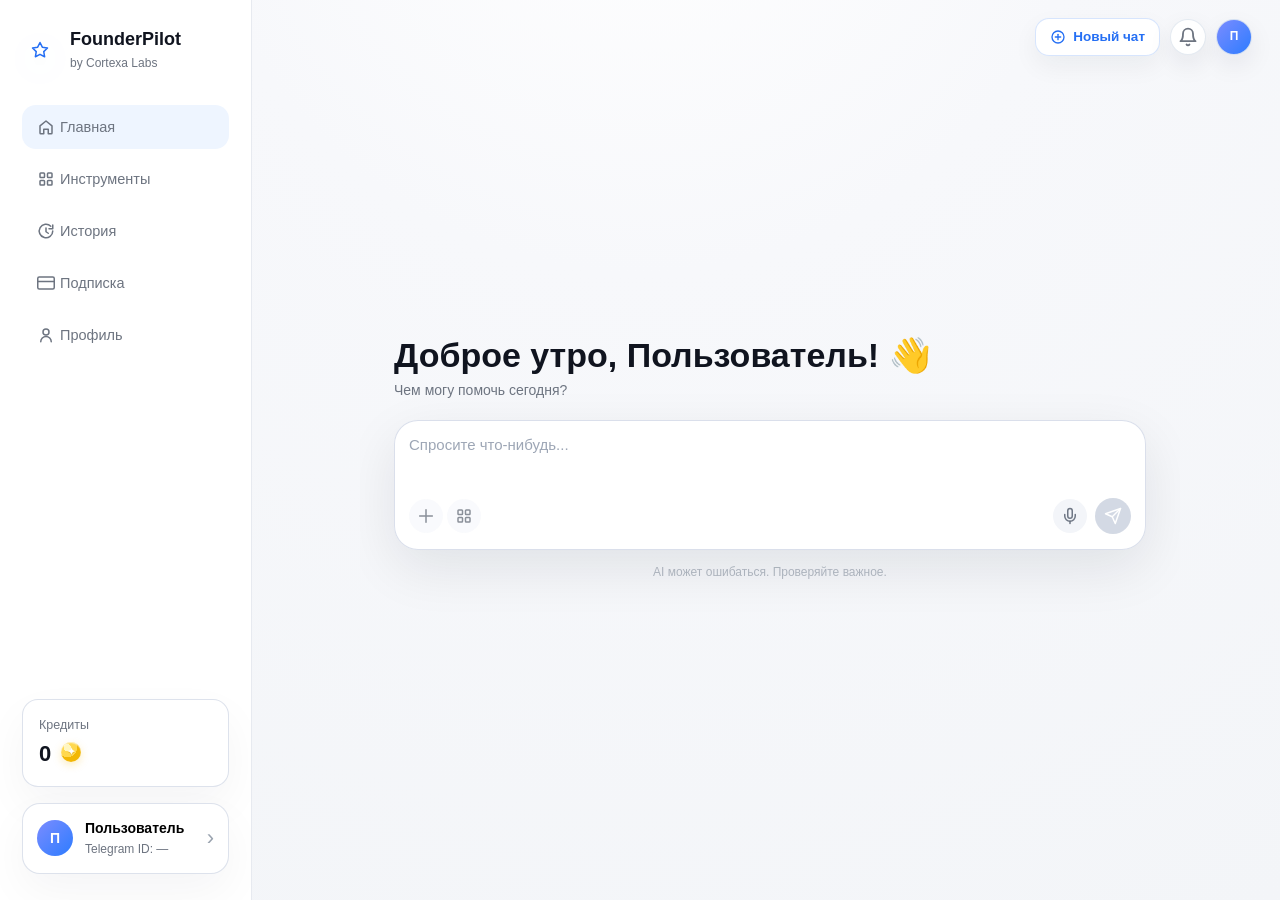
==== static/index.html @ 4bb4a383 "Add files via upload" ====
<!DOCTYPE html>
<html lang="ru">
<head>
  <meta charset="UTF-8">
  <meta name="viewport" content="width=device-width, initial-scale=1.0, maximum-scale=1.0, user-scalable=no, viewport-fit=cover">
  <title>FounderPilot AI</title>
  <link rel="stylesheet" href="/static/styles.css?v=payment-select-1">
  <script src="https://telegram.org/js/telegram-web-app.js"></script>
</head>
<body>
  <div id="appPreloader" class="app-preloader">
    <div class="preloader-content">
      <div class="preloader-mark" data-icon="stars"></div>
      <h2>FounderPilot</h2>
      <p>by Cortexa Labs</p>
      <div class="preloader-track"><div></div></div>
    </div>
  </div>

  <div class="app-shell" id="appContainer">
    <aside class="sidebar">
      <div class="brand-block">
        <div class="brand-mark" data-icon="stars"></div>
        <div>
          <strong>FounderPilot</strong>
          <span>by Cortexa Labs</span>
        </div>
      </div>

      <nav class="app-nav sidebar-nav">
        <button class="nav-item active" data-target="home"><span class="nav-icon" data-icon="home"></span><span>Главная</span></button>
        <button class="nav-item" data-target="tools"><span class="nav-icon" data-icon="tools"></span><span>Инструменты</span></button>
        <button class="nav-item" data-target="history"><span class="nav-icon" data-icon="history"></span><span>История</span></button>
        <button class="nav-item" data-target="subscription"><span class="nav-icon" data-icon="credit-card"></span><span>Подписка</span></button>
        <button class="nav-item" data-target="profile"><span class="nav-icon" data-icon="user"></span><span>Профиль</span></button>
      </nav>

      <div class="sidebar-spacer"></div>

      <div class="sidebar-mini-card">
        <span>Кредиты</span>
        <div class="credits-counter-row">
          <strong id="desktopTopCreditsValue">1 250</strong>
          <span class="coin-badge" aria-hidden="true">✦</span>
        </div>
      </div>

      <button class="sidebar-account" id="headerProfileBtn" type="button">
        <div class="avatar" id="headerUserAvatar">M</div>
        <div>
          <strong class="username" id="profileUserTitle">Пользователь</strong>
          <span class="sub" id="profileUserSubtitle">ID: —</span>
        </div>
        <span class="chevron">›</span>
      </button>
    </aside>

    <main class="main-content">
      <div class="desktop-top-bar desktop-only">
        <button type="button" class="desktop-new-chat-btn" id="newChatBtnDesktop"><span data-icon="plus"></span> Новый чат</button>
        <div class="top-credit-pill desktop-credit-pill" aria-label="Баланс кредитов"><span data-icon="coin"></span><b class="js-credit-balance-value" id="desktopHeaderCreditsValue">20</b></div>
        <button class="icon-soft-btn top-bell-btn"><svg width="20" height="20" viewBox="0 0 24 24" fill="none" stroke="currentColor" stroke-width="2.2" stroke-linecap="round" stroke-linejoin="round"><path d="M18 8A6 6 0 0 0 6 8c0 7-3 9-3 9h18s-3-2-3-9"></path><path d="M13.73 21a2 2 0 0 1-3.46 0"></path></svg></button>
        <div class="avatar compact-avatar" id="desktopTopAvatar">M</div>
      </div>

      <section id="view-home" class="view active">
        <div class="view-inner home-inner">
          <header class="page-head compact-head home-mobile-head chat-home-head">
            <div class="home-title-block">
              <h2 id="homeGreeting">Доброе утро, Пользователь! 👋</h2>
              <p>Чем могу помочь сегодня?</p>
            </div>
            <div class="home-head-actions">
              <button type="button" class="home-round-action" id="newChatBtn" title="Новый чат" aria-label="Новый чат"><span data-icon="plus"></span></button>
              <div class="top-credit-pill" id="mobileCreditsCard" aria-label="Баланс кредитов">
                <span data-icon="coin"></span>
                <b id="mobileCreditsValue" class="js-credit-balance-value">20</b>
              </div>
            </div>
          </header>

          <div class="chat-container">
            <div class="chat-scroll" id="homeChatScroll">
              <div class="chat-empty-state" id="chatEmptyState">
                </div>
            </div>
            
            <div class="chat-composer-zone">
              <textarea id="homeChatInput" rows="2" placeholder="Спросите что-нибудь..."></textarea>
              <div class="composer-actions-row">
                <div class="composer-left-actions">
                  <button type="button" class="icon-soft-btn" title="Добавить файл"><span data-icon="close" style="transform:rotate(45deg);"></span></button>
                  <button type="button" class="icon-soft-btn" title="Настройки"><span data-icon="tools"></span></button>
                  <span class="model-select-badge" id="desktopTopCreditsValueMirror" style="display:none;">FounderPilot AI</span>
                </div>
                <div class="composer-right-actions">
                  <button type="button" class="icon-soft-btn voice-btn"><span data-icon="mic"></span></button>
                  <button id="homeChatSendBtn" class="send-btn-circular" disabled><span data-icon="send"></span></button>
                </div>
              </div>
            </div>
          </div>
          <p class="ai-disclaimer-label">AI может ошибаться. Проверяйте важное.</p>

          <!-- Быстрые действия удалены: главная теперь работает как чистый чат. -->
        </div>
      </section>

      <section id="view-tools" class="view">
        <div class="view-inner">
          <header class="page-head split-head">
            <div>
              <h2>Инструменты</h2>
              <p>Готовые AI-режимы. Нажмите инструмент — промпт откроется в чате.</p>
            </div>
          </header>
          <div class="toolbar-filtering-flex">
            <div class="search-box"><span data-icon="search"></span><input type="text" id="toolsSearchInput" placeholder="Поиск инструментов..."></div>
          </div>
          <div class="list-panel app-style-list" id="toolsGrid"></div>
        </div>
      </section>

      <section id="view-history" class="view">
        <div class="view-inner">
          <header class="page-head split-head">
            <div>
              <h2>История</h2>
              <p>Ваши чаты и документы</p>
            </div>
            <div class="head-actions-group">
              <button type="button" class="plain-btn" id="historyNewChatBtn"><span data-icon="plus"></span> Новый чат</button>
              <button type="button" class="plain-btn" id="exportHistoryBtn"><span data-icon="save"></span> Экспорт</button>
            </div>
          </header>
          <div class="history-toolbar">
            <div class="history-filters" id="historyFilters">
              <button class="chip active" data-filter="all">Все</button>
              <button class="chip" data-filter="chat">Чаты</button>
              <button class="chip" data-filter="tools">Документы</button>
              <button class="chip" data-filter="favorites">Аналитика</button>
            </div>
            <div class="toolbar-right-search-controls desktop-only">
              <div class="search-box"><span data-icon="search"></span><input type="text" id="historySearchInput" placeholder="Поиск по истории..."></div>
              <button type="button" class="selector-dropdown-filter-btn">Все типы <span class="arrow-indicator">⌃</span></button>
              <button type="button" class="selector-dropdown-filter-btn"><span data-icon="history"></span> За всё время <span class="arrow-indicator">⌃</span></button>
            </div>
          </div>
          <div class="search-box mobile-only history-mobile-search"><span data-icon="search"></span><input type="text" id="historySearchInputMobile" placeholder="Поиск по истории..."></div>
          <div class="empty-panel" id="historyEmptyState" hidden>
            <span data-icon="history"></span>
            <h3>Пока здесь пусто</h3>
            <p>Ваши запросы появятся после первого диалога.</p>
          </div>
          <div class="list-panel app-style-list history-app-list" id="historyList"></div>
        </div>
      </section>

      <section id="view-subscription" class="view">
        <div class="view-inner subscription-page">
          <header class="page-head split-head mobile-hidden-head">
            <div>
              <h2>Подписка</h2>
              <p>Планы, кредиты и оплата</p>
            </div>
          </header>

          <div class="segmented-control subscription-tabs" id="subscriptionTabs">
            <button class="segmented-btn active" type="button" data-subscription-tab="plans">Подписки</button>
            <button class="segmented-btn" type="button" data-subscription-tab="credits">Кредиты</button>
          </div>

          <div class="subscription-layout">
            <div class="subscription-main subscription-panel" data-subscription-panel="plans">
              <div class="current-plan-card app-card-shadow">
                <div class="plan-meta-left">
                  <span>Текущий план</span>
                  <h3 id="subscriptionCurrentPlan">Free</h3>
                  <p><b id="subscriptionCurrentPrice">0 ₽</b></p>
                  <div class="plan-status"><span>Активен</span></div>
                </div>
                <div class="plan-decor-right">
                  <div class="stars-logo-medium" data-icon="stars"></div>
                </div>
              </div>

              <div class="benefits-card-container app-card-shadow">
                <h3>План включает</h3>
                <ul class="benefits-checklist" id="subscriptionBenefitsList">
                  <li><span class="bullet-check">✓</span> Базовые инструменты и стартовые лимиты</li>
                  <li><span class="bullet-check">✓</span> История и сохранение результатов</li>
                  <li><span class="bullet-check">✓</span> Серверная защита лимитов и баланса</li>
                </ul>
                <div class="plan-safety-note" id="subscriptionSafetyNote">Лимиты и кредиты обновляются автоматически.</div>
              </div>
            </div>

            <aside class="subscription-side">
              <section class="settings-section subscription-panel" data-subscription-panel="plans">
                <h3 class="section-ios-title">Доступные планы</h3>
                <div class="subscription-plan-list app-style-list" id="subscriptionPlanList"></div>
              </section>

              <section class="settings-section subscription-panel" data-subscription-panel="plans">
                <h3 class="section-ios-title">Способ оплаты</h3>
                <div class="payment-method-mask-card settings-list app-style-list single-row">
                  <div class="settings-row card-info-flex">
                    <span class="card-icon" data-icon="credit-card"></span>
                    <div class="card-masked-numbers">
                      <strong id="autopayStatusTitle">Карта не привязана</strong>
                      <small id="autopayStatusSubtitle">После первой оплаты с сохранением карты здесь появится способ оплаты</small>
                    </div>
                    <button type="button" class="change-payment-method-btn text-link-action-btn" id="unlinkAutopayCardBtn" hidden>Отвязать</button>
                  </div>
                </div>
              </section>

              <section class="settings-section subscription-panel" data-subscription-panel="plans">
                <div class="settings-list app-style-list single-row">
                  <label class="settings-row toggle-row">
                    <span><b>Автопродление</b><small id="subscriptionAutopayNote"></small></span>
                    <input type="checkbox" id="subscriptionAutopayToggle">
                  </label>
                </div>
              </section>


              <section class="settings-section subscription-panel" data-subscription-panel="plans" id="paymentSection" style="display:none;">
                <h3 class="section-ios-title">Выберите способ оплаты</h3>
                <div class="payment-grid" id="subscriptionPaymentProviders"></div>
              </section>

              <section class="settings-section subscription-panel" data-subscription-panel="credits">
                <h3 class="section-ios-title">Пакеты кредитов</h3>
                <div class="credit-pack-list" id="creditPackList"></div>
              </section>
            </aside>
          </div>
        </div>
      </section>

      <section id="view-profile" class="view">
        <div class="view-inner profile-page">
          <header class="page-head desktop-only">
            <h2>Профиль</h2>
            <p>Управление аккаунтом и настройками</p>
          </header>

          <div class="profile-shell" id="profileShell">
            <aside class="profile-menu app-card-shadow" id="profileDesktopRail">
              <button class="rail-link active" data-pane="account"><span data-icon="user"></span>Аккаунт</button>
              <button class="rail-link" data-pane="subscription"><span data-icon="stars"></span>Подписка</button>
              <button class="rail-link" data-pane="business"><span data-icon="wallet"></span>Бизнес-профиль</button>
              <button class="rail-link" data-pane="workspace"><span data-icon="target"></span>Проекты</button>
              <button class="rail-link" data-pane="team"><span data-icon="tools"></span>Команда</button>
              <button class="rail-link" data-pane="settings"><span data-icon="history"></span>Уведомления</button>
              <button class="rail-link" data-pane="support"><span data-icon="message"></span>Поддержка</button>
              <button class="rail-link" data-pane="legal"><span data-icon="save"></span>Реквизиты сервиса</button>
              <button class="rail-link" data-pane="about"><span data-icon="target"></span>О FounderPilot</button>
            </aside>

            <div class="mobile-profile-overview">
              <header class="page-head mobile-profile-head">
                <h2>Профиль</h2>
              </header>
              <button class="profile-hero-card app-card-shadow" type="button" data-pane="account">
                <div class="avatar profile-avatar" id="profileUserAvatar">M</div>
                <div>
                  <h3 id="profileUserTitleMirror">Пользователь</h3>
                  <p id="profileUserSubtitleMirror">ID: —</p>
                  <div class="profile-plan-inline-badge">
                    <span class="mini-plan-badge" id="profilePlanLabel">Free</span>
                    <span class="mini-price" id="profilePlanPrice">0 ₽</span>
                  </div>
                </div>
                <span class="chevron">›</span>
              </button>

              <div class="settings-list app-style-list profile-root-list">
                <button class="settings-row mobile-tab-link" data-pane="account" type="button"><span class="row-icon"><svg viewBox="0 0 24 24" fill="none" stroke="currentColor" stroke-width="2.2"><path d="M20 21v-2a4 4 0 0 0-4-4H8a4 4 0 0 0-4 4v2"></path><circle cx="12" cy="7" r="4"></circle></svg></span><span><b>Аккаунт</b></span><span class="chevron">›</span></button>
                <button class="settings-row mobile-tab-link" data-pane="subscription" type="button"><span class="row-icon"><svg viewBox="0 0 24 24" fill="none" stroke="currentColor" stroke-width="2.2"><polygon points="12 2 15.09 8.26 22 9.27 17 14.14 18.18 21.02 12 17.77 5.82 21.02 7 14.14 2 9.27 8.91 8.26 12 2"></polygon></svg></span><span><b>Подписка</b></span><span class="chevron">›</span></button>
                <button class="settings-row mobile-tab-link" data-pane="business" type="button"><span class="row-icon"><svg viewBox="0 0 24 24" fill="none" stroke="currentColor" stroke-width="2.2"><path d="M22 12V6a2 2 0 0 0-2-2H4a2 2 0 0 0-2 2v12a2 2 0 0 0 2 2h16a2 2 0 0 0 2-2v-2"></path></svg></span><span><b>Бизнес-профиль</b></span><span class="chevron">›</span></button>
                <button class="settings-row mobile-tab-link" data-pane="workspace" type="button"><span class="row-icon"><span data-icon="target"></span></span><span><b>Проекты</b><small>Память, документы, задачи</small></span><span class="chevron">›</span></button>
                <button class="settings-row mobile-tab-link" data-pane="team" type="button"><span class="row-icon"><svg viewBox="0 0 24 24" fill="none" stroke="currentColor" stroke-width="2.2"><rect x="3" y="3" width="7" height="7" rx="1"></rect><rect x="14" y="3" width="7" height="7" rx="1"></rect><rect x="14" y="14" width="7" height="7" rx="1"></rect><rect x="3" y="14" width="7" height="7" rx="1"></rect></svg></span><span><b>Команда</b></span><span class="chevron">›</span></button>
                <button class="settings-row mobile-tab-link" data-pane="settings" type="button"><span class="row-icon"><svg viewBox="0 0 24 24" fill="none" stroke="currentColor" stroke-width="2.2"><circle cx="12" cy="12" r="10"></circle><polyline points="12 6 12 12 16 14"></polyline></svg></span><span><b>Уведомления</b></span><span class="chevron">›</span></button>
                <button class="settings-row mobile-tab-link" data-pane="support" type="button"><span class="row-icon"><svg viewBox="0 0 24 24" fill="none" stroke="currentColor" stroke-width="2.2"><path d="M21 11.5a8.38 8.38 0 0 1-.9 3.8 8.5 8.5 0 0 1-7.6 4.7 8.38 8.38 0 0 1-3.8-.9L3 21l1.9-5.7a8.38 8.38 0 0 1-.9-3.8 8.5 8.5 0 0 1 4.7-7.6 8.38 8.38 0 0 1 3.8-.9h.5a8.48 8.48 0 0 1 8 8v.5z"></path></svg></span><span><b>Поддержка</b></span><span class="chevron">›</span></button>
                <button class="settings-row mobile-tab-link" data-pane="legal" type="button"><span class="row-icon"><svg viewBox="0 0 24 24" fill="none" stroke="currentColor" stroke-width="2.2"><path d="M19 21H5a2 2 0 0 1-2-2V5a2 2 0 0 1 2-2h11l5 5v11a2 2 0 0 1-2 2z"></path></svg></span><span><b>Реквизиты сервиса</b></span><span class="chevron">›</span></button>
                <button class="settings-row mobile-tab-link" data-pane="about" type="button"><span class="row-icon"><svg viewBox="0 0 24 24" fill="none" stroke="currentColor" stroke-width="2.2"><circle cx="12" cy="12" r="10"></circle><circle cx="12" cy="12" r="6"></circle></svg></span><span><b>О FounderPilot</b></span><span class="chevron">›</span></button>
              </div>
            </div>

            <section class="profile-content">
              <div class="profile-sub-pane active" id="pane-account">
                <header class="mobile-sub-header">
                  <button class="profile-back-btn" type="button" data-profile-back>‹</button>
                  <h3>Аккаунт</h3>
                </header>
                <div class="pane-card account-pane-card app-card-shadow">
                  <div class="profile-avatar-large avatar" id="profileUserAvatarLarge">M</div>
                  <div class="account-main-info">
                    <h3 id="profileUserTitleMirror2">Пользователь</h3>
                    <p id="profileUserSubtitleMirror2">Telegram ID: —</p>
                  </div>
                  <div class="account-plan-side"><span>Текущий план</span><b id="profilePlanLabelMirror">Free</b><small id="profilePlanPriceMirror">0 ₽</small></div>
                </div>
                <div class="settings-list app-style-list">
                  <div class="settings-row"><span><b>Имя</b></span><em id="profileNameValue">Пользователь</em></div>
                  <div class="settings-row"><span><b>Username</b></span><em id="profileUsernameValue">ID: —</em></div>
                  <div class="settings-row"><span id="copyTgIdBtn" class="copy-icon-action-trigger" data-copy-trigger="telegram_id" title="Копировать ID"><svg viewBox="0 0 24 24" width="18" height="18" fill="none" stroke="currentColor" stroke-width="2"><rect x="9" y="9" width="13" height="13" rx="2" ry="2"></rect><path d="M5 15H4a2 2 0 0 1-2-2V4a2 2 0 0 1 2-2h9a2 2 0 0 1 2 2v1"></path></svg></span><span><b>Telegram ID</b></span><em id="profileTelegramIdValue">—</em></div>
                  <div class="settings-row"><span><b>Дата регистрации</b></span><em id="profileRegistrationDateValue">—</em></div>
                </div>
              </div>

              <div class="profile-sub-pane" id="pane-subscription">
                 <header class="mobile-sub-header">
                  <button class="profile-back-btn" type="button" data-profile-back>‹</button>
                  <h3>Подписка</h3>
                </header>
                <div class="pane-card compact-plan-pane app-card-shadow">
                  <div>
                    <span>Текущий план</span>
                    <h3 id="profileSubscriptionPlanTitle">Free</h3>
                    <p><b id="profileSubscriptionPrice">0 ₽</b></p>
                  </div>
                  <div class="billing-side-meta-info-list">
                    <div>Следующее списание: <span style="font-weight:600;">—</span></div>
                    <div>Период: <span style="font-weight:600;">Ежемесячно</span></div>
                    <div>Статус: <span class="active-pill-inline-badge">Активна</span></div>
                  </div>
                </div>
                <div class="settings-list app-style-list">
                  <button type="button" class="settings-row" onclick="switchView('subscription')"><span><b>Управление подпиской</b><small>Открыть тарифы и кредиты</small></span></button>
                  <div class="settings-row" id="profileAutopayStatusRow"><span data-icon="credit-card"></span><span><b id="profileAutopayStatusTitle">Карта не привязана</b><small id="profileAutopayStatusSubtitle">Сохранённый способ оплаты появится после подключения автопродления</small></span></div>
                  <button type="button" class="settings-row danger-soft-row" id="profileUnlinkAutopayCardBtn" hidden><span><b>Отключить автопродление и отвязать карту</b><small>Удалить сохранённый способ оплаты из FounderPilot</small></span></button>
                </div>
              </div>

              <div class="profile-sub-pane" id="pane-business">
                <header class="mobile-sub-header">
                  <button class="profile-back-btn" type="button" data-profile-back>‹</button>
                  <h3>Бизнес-профиль</h3>
                </header>
                <div class="form-card app-card-shadow">
                  <label>Название компании</label>
                  <input type="text" id="profileCompanyName" placeholder="Например: Digital Ventures">
                  <label>Описание компании / ниша</label>
                  <textarea id="profileBusinessDescription" placeholder="Опишите нишу, бизнес-цели..."></textarea>
                  <button class="primary-btn" id="saveProfileBtn" type="button">Сохранить</button>
                </div>
              </div>


              <div class="profile-sub-pane" id="pane-workspace">
                <header class="mobile-sub-header">
                  <button class="profile-back-btn" type="button" data-profile-back>‹</button>
                  <h3>Проекты</h3>
                </header>
                <div class="workspace-dashboard-grid">
                  <section class="workspace-card app-card-shadow">
                    <div class="support-card-head"><h3>Активный проект</h3><button class="text-link-action-btn" id="refreshWorkspaceBtn" type="button">Обновить</button></div>
                    <div id="workspaceProjectCard" class="workspace-project-card"></div>
                    <div class="workspace-mini-form">
                      <input id="workspaceProjectName" type="text" placeholder="Название проекта">
                      <textarea id="workspaceProjectDescription" rows="3" placeholder="Кратко опишите идею, нишу и цель"></textarea>
                      <button id="createWorkspaceProjectBtn" type="button" class="primary-btn stretch">Создать проект</button>
                    </div>
                  </section>
                  <section class="workspace-card app-card-shadow">
                    <div class="support-card-head"><h3>FounderPilot Score</h3><button class="text-link-action-btn" id="scoreProjectBtn" type="button">Оценить</button></div>
                    <div id="workspaceScoreBox" class="score-box-empty">Оценка появится после анализа проекта.</div>
                  </section>
                </div>

                <div class="segmented-control workspace-tabs" id="workspaceTabs">
                  <button class="segmented-btn active" type="button" data-workspace-tab="documents">Документы</button>
                  <button class="segmented-btn" type="button" data-workspace-tab="memory">Память</button>
                  <button class="segmented-btn" type="button" data-workspace-tab="roadmap">Roadmap</button>
                  <button class="segmented-btn" type="button" data-workspace-tab="tasks">Задачи</button>
                </div>

                <section class="workspace-tab-panel active" data-workspace-panel="documents">
                  <div class="workspace-actions-row">
                    <button class="plain-btn" type="button" data-generate-document="business_plan">Бизнес-план</button>
                    <button class="plain-btn" type="button" data-generate-document="pitch_deck">Pitch</button>
                    <button class="plain-btn" type="button" data-generate-document="financial_model">Финмодель</button>
                    <button class="plain-btn" type="button" data-generate-document="marketing_plan">Маркетинг</button>
                  </div>
                  <div id="workspaceDocumentsList" class="settings-list app-style-list"></div>
                </section>

                <section class="workspace-tab-panel" data-workspace-panel="memory">
                  <div class="form-card app-card-shadow compact-workspace-form">
                    <textarea id="workspaceMemoryInput" rows="3" placeholder="Добавьте факт о проекте: ЦА, оффер, конкуренты, цена, ограничение..."></textarea>
                    <button class="primary-btn" id="addWorkspaceMemoryBtn" type="button">Добавить в память</button>
                  </div>
                  <div id="workspaceMemoryList" class="settings-list app-style-list"></div>
                </section>

                <section class="workspace-tab-panel" data-workspace-panel="roadmap">
                  <div class="workspace-actions-row"><button id="createRoadmapBtn" class="primary-btn" type="button">Создать roadmap</button></div>
                  <div id="workspaceRoadmapList" class="settings-list app-style-list"></div>
                </section>

                <section class="workspace-tab-panel" data-workspace-panel="tasks">
                  <div class="form-card app-card-shadow compact-workspace-form">
                    <input id="workspaceTaskTitle" type="text" placeholder="Новая задача">
                    <button class="primary-btn" id="addWorkspaceTaskBtn" type="button">Добавить задачу</button>
                  </div>
                  <div id="workspaceTaskList" class="settings-list app-style-list"></div>
                </section>
              </div>

              <div class="profile-sub-pane" id="pane-team">
                <header class="mobile-sub-header">
                  <button class="profile-back-btn" type="button" data-profile-back>‹</button>
                  <h3>Команда</h3>
                </header>
                <div class="business-lock-card app-card-shadow" id="teamBusinessNotice" style="display:block;">
                  <div class="stars-logo-medium" data-icon="stars" style="margin: 0 auto 12px; color: var(--blue);"></div>
                  <h3>Функция доступна на тарифе Business</h3>
                  <p>Расширьте возможности работы с командой и проектами.</p>
                  <ul class="benefits-checklist center-align">
                    <li><span class="bullet-check blue">✓</span> Приглашайте участников</li>
                    <li><span class="bullet-check blue">✓</span> Назначайте роли и права доступа</li>
                    <li><span class="bullet-check blue">✓</span> Работайте над проектами вместе</li>
                  </ul>
                  <button class="primary-btn stretch" type="button" onclick="switchView('subscription')">Перейти на Business</button>
                  <button class="text-link-action-btn stretch" style="margin-top: 10px;" type="button" onclick="switchView('subscription')">Подробнее о тарифах</button>
                </div>
                
                <div id="teamActiveContent" style="display: none;">
                  <div class="settings-section">
                    <h3 class="section-ios-title">Ваша организация</h3>
                    <div class="organization-container-card-header app-card-shadow">
                      <div class="org-meta-info-row-block">
                        <div class="org-avatar-placeholder-circle">FP</div>
                        <div class="org-titles-group-headers">
                          <h4 id="organizationNameLabel">Организация</h4>
                          <p id="organizationMetaLabel">Business • участники</p>
                        </div>
                        <button type="button" class="plain-btn compact-header-action-settings-btn">Настройки</button>
                      </div>
                    </div>
                    
                    <div class="team-workspace-action-grid-rows app-card-shadow" style="margin-top: 16px; padding: 16px;">
                      <div class="action-card-box">
                        <h5 style="margin-bottom: 4px; font-size: 15px;">Пригласить участника</h5>
                        <p style="color: var(--muted); font-size: 13px; margin-bottom: 12px;">Отправьте приглашение через Telegram</p>
                        <div class="input-action-inline-wrapper" style="display: flex; gap: 8px;">
                          <input type="text" id="organizationInviteUsername" placeholder="@username" style="flex:1;">
                          <button class="plain-btn" id="inviteOrganizationBtn" type="button">Пригласить</button>
                        </div>
                      </div>
                    </div>

                    <h3 class="section-ios-title" style="margin-top: 24px;">Участники команды</h3>
                    <div id="organizationList" class="settings-list app-style-list"></div>
                    <div id="organizationInviteList" class="settings-list app-style-list" style="margin-top: 12px; display:none;"></div>
                  </div>
                </div>
              </div>

              <div class="profile-sub-pane" id="pane-settings">
                <header class="mobile-sub-header">
                  <button class="profile-back-btn" type="button" data-profile-back>‹</button>
                  <h3>Уведомления</h3>
                </header>
                <p class="section-ios-desc">Уведомления в приложении</p>
                <div class="settings-list app-style-list single-row">
                  <label class="settings-row toggle-row">
                    <span class="row-icon-no-bg"><svg viewBox="0 0 24 24" width="22" height="22" fill="none" stroke="currentColor" stroke-width="2"><path d="M18 8A6 6 0 0 0 6 8c0 7-3 9-3 9h18s-3-2-3-9"></path><path d="M13.73 21a2 2 0 0 1-3.46 0"></path></svg></span>
                    <span><b>Лимиты</b><small>Уведомлять, когда лимиты почти исчерпаны</small></span>
                    <input type="checkbox" id="notifyLimitToggle" checked>
                  </label>
                  <label class="settings-row toggle-row">
                    <span class="row-icon-no-bg"><svg viewBox="0 0 24 24" width="22" height="22" fill="none" stroke="currentColor" stroke-width="2"><rect x="1" y="4" width="22" height="16" rx="2" ry="2"></rect><line x1="1" y1="10" x2="23" y2="10"></line></svg></span>
                    <span><b>Платежи</b><small>Уведомления о платежах и списаниях</small></span>
                    <input type="checkbox" id="notifyBillingToggle" checked>
                  </label>
                  <label class="settings-row toggle-row">
                    <span class="row-icon-no-bg"><svg viewBox="0 0 24 24" width="22" height="22" fill="none" stroke="currentColor" stroke-width="2"><circle cx="12" cy="12" r="10"></circle><polyline points="12 6 12 12 16 14"></polyline></svg></span>
                    <span><b>Обновления</b><small>Важные новости и обновления сервиса</small></span>
                    <input type="checkbox" id="notifyProductToggle" checked>
                  </label>
                </div>
                <p class="section-ios-desc" style="margin-top: 12px; font-size: 12px;">Уведомления приходят в Telegram и сохраняются здесь.</p>
                <button class="primary-btn stretch" id="saveNotificationsBtn" type="button" style="margin-top: 16px;">Сохранить настройки</button>
                <div class="notification-feed-card app-card-shadow">
                  <div class="support-card-head"><h3>Лента уведомлений</h3><button class="text-link-action-btn" id="markNotificationsReadBtn" type="button">Прочитать всё</button></div>
                  <div class="notification-feed" id="notificationFeed"></div>
                </div>
              </div>

              <div class="profile-sub-pane" id="pane-support">
                <header class="mobile-sub-header">
                  <button class="profile-back-btn" type="button" data-profile-back>‹</button>
                  <h3>Поддержка</h3>
                </header>

                <div class="segmented-control support-tabs" id="supportTabs">
                  <button class="segmented-btn active" type="button" data-support-tab="new">Новое</button>
                  <button class="segmented-btn" type="button" data-support-tab="history">История</button>
                  <button class="segmented-btn" type="button" data-support-tab="chat">Чат</button>
                </div>

                <div class="support-layout">
                  <section class="support-create-card form-card app-card-shadow support-tab-panel" data-support-panel="new">
                    <h3>Новое обращение</h3>
                    <p class="field-description">Опишите баг, проблему с оплатой или идею. Мы получим обращение и ответим в этом чате.</p>
                    <label>Категория</label>
                    <div class="fp-select" id="supportCategoryCustomSelect">
                      <select id="supportCategorySelect" class="field-select native-select-hidden" aria-hidden="true" tabindex="-1">
                        <option value="bug">Баг</option>
                        <option value="payment">Оплата</option>
                        <option value="account">Аккаунт</option>
                        <option value="idea">Идея</option>
                        <option value="other">Другое</option>
                      </select>
                      <button class="fp-select-trigger" id="supportCategoryTrigger" type="button" aria-haspopup="listbox" aria-expanded="false">
                        <span class="fp-select-icon" data-support-category-icon="bug"><span data-icon="bug"></span></span>
                        <span class="fp-select-value" id="supportCategoryValue">Баг</span>
                        <span class="fp-select-arrow" aria-hidden="true"></span>
                      </button>
                      <div class="fp-select-menu" id="supportCategoryMenu" role="listbox" aria-label="Категория обращения">
                        <button class="fp-select-option active" type="button" role="option" aria-selected="true" data-value="bug" data-icon="bug">
                          <span class="fp-select-option-icon"><span data-icon="bug"></span></span>
                          <span><b>Баг</b><small>Ошибка, визуальный баг или поломка функции</small></span>
                        </button>
                        <button class="fp-select-option" type="button" role="option" aria-selected="false" data-value="payment" data-icon="credit-card">
                          <span class="fp-select-option-icon"><span data-icon="credit-card"></span></span>
                          <span><b>Оплата</b><small>Платёж, подписка, кредиты или чек</small></span>
                        </button>
                        <button class="fp-select-option" type="button" role="option" aria-selected="false" data-value="account" data-icon="user">
                          <span class="fp-select-option-icon"><span data-icon="user"></span></span>
                          <span><b>Аккаунт</b><small>Профиль, Telegram ID или доступ</small></span>
                        </button>
                        <button class="fp-select-option" type="button" role="option" aria-selected="false" data-value="idea" data-icon="spark">
                          <span class="fp-select-option-icon"><span data-icon="spark"></span></span>
                          <span><b>Идея</b><small>Предложение по улучшению сервиса</small></span>
                        </button>
                        <button class="fp-select-option" type="button" role="option" aria-selected="false" data-value="other" data-icon="support">
                          <span class="fp-select-option-icon"><span data-icon="support"></span></span>
                          <span><b>Другое</b><small>Вопрос, который не подходит под категории</small></span>
                        </button>
                      </div>
                    </div>
                    <label>Тема</label>
                    <input id="supportSubjectInput" type="text" placeholder="Например: не обновилась подписка">
                    <label>Сообщение</label>
                    <textarea id="supportMessageInput" placeholder="Что произошло, где нажимали, что ожидали увидеть..."></textarea>
                    <button class="primary-btn" id="sendSupportTicketBtn" type="button">Отправить в поддержку</button>
                  </section>

                  <section class="support-history-card app-card-shadow support-tab-panel" data-support-panel="history">
                    <div class="support-card-head"><h3>История обращений</h3><button class="text-link-action-btn" id="closeSupportTicketBtn" type="button">Закрыть тикет</button></div>
                    <div class="settings-list app-style-list" id="supportTicketList"></div>
                  </section>

                  <section class="support-chat-card app-card-shadow support-tab-panel" data-support-panel="chat">
                    <div class="support-card-head"><h3>Чат поддержки</h3><span>Диалог по выбранному обращению</span></div>
                    <div class="support-chat-messages" id="supportChatMessages"></div>
                    <div class="support-reply-box">
                      <textarea id="supportReplyInput" rows="2" placeholder="Написать уточнение по выбранному тикету..."></textarea>
                      <button class="send-btn-circular" id="sendSupportReplyBtn" type="button"><span data-icon="send"></span></button>
                    </div>
                  </section>
                </div>
              </div>

              <div class="profile-sub-pane" id="pane-legal">
                <header class="mobile-sub-header">
                  <button class="profile-back-btn" type="button" data-profile-back>‹</button>
                  <h3>Реквизиты сервиса</h3>
                </header>
                <div class="pane-card legal-card app-card-shadow">
                  <span>Сервис и юридическая информация</span>
                  <h3 data-owner-name>Самозанятый Муравьев К.А</h3>
                  <p data-legal-inn>ИНН 713304603876</p>
                  <button class="plain-btn" type="button" data-copy-inn>Скопировать ИНН</button>
                </div>
                <p class="safe-note">Cortexa Labs — бренд продукта. Юридический владелец сервиса: Самозанятый Муравьев К.А.</p>
              </div>

              <div class="profile-sub-pane" id="pane-about">
                <header class="mobile-sub-header">
                  <button class="profile-back-btn" type="button" data-profile-back>‹</button>
                  <h3>О FounderPilot</h3>
                </header>
                <div class="settings-list app-style-list single-row">
                  <div class="settings-row"><span><b>Версия сервиса</b></span><em id="appVersionValue">—</em></div>
                  <div class="settings-row"><span><b>Дата обновления</b></span><em id="appUpdatedAtValue">—</em></div>
                  <div class="settings-row"><span><b>Поддержка</b><small>Профиль → Поддержка</small></span><em id="appSupportValue" style="color: var(--blue);">FounderPilot Support</em></div>
                </div>
              </div>
            </section>
          </div>
        </div>
      </section>
    </main>

    <nav class="mobile-nav app-nav">
      <button class="nav-item active" data-target="home"><span class="nav-icon" data-icon="home"></span><span>Главная</span></button>
      <button class="nav-item" data-target="tools"><span class="nav-icon" data-icon="tools"></span><span>Инструменты</span></button>
      <button class="nav-item" data-target="history"><span class="nav-icon" data-icon="history"></span><span>История</span></button>
      <button class="nav-item" data-target="subscription"><span class="nav-icon" data-icon="credit-card"></span><span>Подписка</span></button>
      <button class="nav-item" data-target="profile"><span class="nav-icon" data-icon="user"></span><span>Профиль</span></button>
    </nav>
  </div>

  <div id="billingModal" class="modal-overlay">
    <div class="modal-sheet">
      <div class="modal-header">
        <h3 id="billingTitle">Выбор тарифа</h3>
        <button id="closeBillingBtn" class="modal-close-btn" type="button"><span data-icon="close"></span></button>
      </div>
      <div class="modal-scroll-content">
        <div id="billingError" class="error-banner-zone" hidden></div>
        <div id="billingPlanList" class="plans-layout-stack"></div>
        <div id="paymentProviderBox" class="providers-layout-zone" hidden>
          <p class="provider-intro-text">Выберите способ оплаты</p>
          <div id="providerList" class="providers-stack"></div>
          <button id="backToPlansBtn" class="btn-text-back" type="button"><span data-icon="back"></span> К тарифам</button>
        </div>
      </div>
    </div>
  </div>

  <div id="onboardingModal" class="modal-overlay">
    <div class="modal-sheet onboarding-sheet">
      <div class="modal-header no-border"><div class="onboarding-progress-indicator" id="onboardingProgressRow"><span class="dot"></span><span class="dot"></span><span class="dot"></span></div></div>
      <div class="modal-scroll-content">
        <h2 class="onboarding-step-title" id="onboardingTitle">Конфигурация</h2>
        <div id="onboardingError" class="error-banner-zone mb-16" hidden></div>
        <div id="onboardingBody" class="onboarding-interactive-body"></div>
      </div>
      <div class="modal-footer-actions">
        <button id="onboardingBackBtn" class="btn-secondary" disabled type="button">Назад</button>
        <button id="onboardingNextBtn" class="btn-primary" type="button">Продолжить</button>
      </div>
    </div>
  </div>

  <div id="organizationInviteBannerModal" class="modal-overlay">
    <div class="modal-sheet mini-sheet">
      <div class="modal-header"><h3>Приглашение в команду</h3><button type="button" class="modal-close-btn" onclick="document.getElementById('organizationInviteBannerModal').classList.remove('active')"><span data-icon="close"></span></button></div>
      <div class="modal-scroll-content"><p class="field-description" id="incomingInviteBannerText">Вас пригласили присоединиться к общему пространству.</p><div class="modal-footer-actions"><button id="declineIncomingInviteBtn" class="btn-secondary" type="button">Отклонить</button><button id="acceptIncomingInviteBtn" class="btn-primary" type="button">Вступить</button></div></div>
    </div>
  </div>

  <div id="organizationAcceptedModal" class="modal-overlay">
    <div class="modal-sheet mini-sheet">
      <div class="modal-header"><h3>Вы вступили в компанию</h3><button id="closeOrganizationAcceptedBtn" class="modal-close-btn" type="button"><span data-icon="close"></span></button></div>
      <div class="modal-scroll-content"><p class="field-description" id="organizationAcceptedText">Теперь организация отображается в профиле.</p><button id="closeOrganizationAcceptedBtn2" class="primary-btn stretch" type="button" onclick="document.getElementById('organizationAcceptedModal').classList.remove('active')">Ок</button></div>
    </div>
  </div>

  <div id="profileCreditsMonthPct" style="display:none;"></div>
  <div id="profileCreditsTodayPct" style="display:none;"></div>
  <div id="toast" class="toast-component">Оповещение</div>
  <script src="/static/app.js?v=payment-select-1"></script>
</body>
</html>
---- static/styles.css ----
:root {
  --bg: #F6F8FA;
  --surface: #ffffff;
  --surface-soft: #f8f9fc;
  --line: #E7EAF0;
  --line-strong: #d8deea;
  --text: #10141f;
  --muted: #6d7480;
  --ghost: #9aa3af;
  --blue: #256ff4;
  --blue-soft: #eef5ff;
  --green: #29a357;
  --red: #d83a3a;
  --shadow: 0 12px 34px rgba(22, 28, 45, .04);
  --radius: 16px;
  --font: -apple-system, BlinkMacSystemFont, "SF Pro Text", "SF Pro Display", "Segoe UI", Roboto, Arial, sans-serif;
  --safe-bottom: env(safe-area-inset-bottom, 0px);
  --safe-top: env(safe-area-inset-top, 0px);
}

* { box-sizing: border-box; margin: 0; padding: 0; -webkit-tap-highlight-color: transparent; }
html, body { width: 100%; height: 100%; }
body {
  font-family: var(--font);
  background: var(--bg);
  color: var(--text);
  overflow: hidden;
  font-size: 15px;
  line-height: 1.45;
  -webkit-font-smoothing: antialiased;
}
button, input, textarea { font: inherit; }
button { cursor: pointer; }
[data-icon] { width: 20px; height: 20px; display: inline-flex; align-items: center; justify-content: center; flex: 0 0 auto; }
[data-icon] svg { width: 100%; height: 100%; }

/* Boot */
.app-preloader {
  position: fixed; inset: 0; z-index: 9999;
  background: #fff; display: grid; place-items: center;
  opacity: 1; visibility: visible; transition: .28s ease;
}
.app-preloader.loaded { opacity: 0; visibility: hidden; pointer-events: none; }
.preloader-content { text-align: center; display: flex; flex-direction: column; align-items: center; gap: 8px; }
.preloader-content h2 { font-size: 24px; letter-spacing: 0; }
.preloader-content p { color: var(--muted); font-size: 12px; }
.preloader-mark { width: 42px; height: 42px; color: var(--blue); }
.preloader-track { margin-top: 14px; width: 124px; height: 3px; background: #eef0f4; border-radius: 99px; overflow: hidden; }
.preloader-track div { width: 44px; height: 100%; background: var(--blue); border-radius: inherit; animation: load 1.05s infinite ease-in-out; }
@keyframes load { from { transform: translateX(-44px); } to { transform: translateX(124px); } }

/* Shell */
.app-shell { width: 100vw; height: 100vh; display: flex; opacity: 0; transition: opacity .3s ease; }
.app-shell.loaded { opacity: 1; }
.sidebar { display: none; }
.main-content { flex: 1; min-width: 0; height: 100vh; display: flex; flex-direction: column; overflow: hidden; position: relative; }
.mobile-header { display: none !important; }

.avatar, .compact-avatar {
  border-radius: 50%; background: linear-gradient(135deg, #7b8cff, #2d7cff);
  color: #fff; display: grid; place-items: center; font-weight: 750; background-size: cover; background-position: center;
}
.avatar { width: 36px; height: 36px; font-size: 14px; }
.compact-avatar { width: 30px; height: 30px; font-size: 12px; }

.view { display: none; min-height: 0; flex: 1; overflow: hidden; }
.view.active { display: block; }
.view-inner {
  height: 100%; overflow-y: auto; padding: calc(24px + var(--safe-top)) 18px calc(90px + var(--safe-bottom));
  max-width: 1060px; margin: 0 auto; width: 100%;
}
.page-head { margin-bottom: 24px; }
.page-head h2 { font-size: 28px; line-height: 1.1; letter-spacing: 0; font-weight: 760; }
.page-head p { margin-top: 4px; color: var(--muted); font-size: 15px; }
.split-head { display: flex; align-items: flex-start; justify-content: space-between; gap: 18px; }
.desktop-only { display: none; }

/* Navigation */
.mobile-nav {
  position: fixed; left: 0; right: 0; bottom: 0; z-index: 70;
  height: calc(70px + var(--safe-bottom)); padding: 8px 6px calc(7px + var(--safe-bottom));
  display: grid; grid-template-columns: repeat(5, 1fr); gap: 2px;
  background: rgba(255,255,255,.93); backdrop-filter: blur(24px); -webkit-backdrop-filter: blur(24px);
  border-top: 1px solid var(--line);
}
.nav-item {
  border: 0; background: transparent; color: var(--muted); border-radius: 14px;
  display: flex; align-items: center; justify-content: center; gap: 5px; font-weight: 600;
}
.mobile-nav .nav-item { flex-direction: column; font-size: 10px; }
.nav-item .nav-icon { width: 22px; height: 22px; }
.mobile-nav .nav-item.active { background: transparent; color: var(--blue); }

/* Home */
.home-inner { display: flex; flex-direction: column; gap: 20px; }
.compact-head { margin-bottom: 0; }
.compact-head h2 { font-size: 24px; }
.chat-container {
  background: var(--surface); border: 1px solid var(--line); border-radius: 20px;
  min-height: 200px; display: flex; flex-direction: column; overflow: hidden; box-shadow: var(--shadow);
}
.chat-scroll { flex: 1; overflow-y: auto; padding: 16px; display: flex; flex-direction: column; gap: 12px; }
.chat-empty-state { margin: auto; }
.chat-composer-zone { border-top: 1px solid var(--line); padding: 12px; background: #fff; }
.chat-composer-zone textarea { width: 100%; border: 0; outline: 0; resize: none; min-height: 44px; color: var(--text); background: transparent; font-size: 15px; }
.chat-composer-zone textarea::placeholder { color: var(--ghost); }
.composer-actions-row { display: flex; justify-content: space-between; align-items: center; gap: 10px; }
.composer-left-actions { display: flex; align-items: center; gap: 4px; min-width: 0; }
.composer-right-actions { display: flex; align-items: center; justify-content: flex-end; gap: 8px; margin-left: auto; flex: 0 0 auto; }
.icon-soft-btn { width: 34px; height: 34px; border: 0; border-radius: 50%; background: var(--surface-soft); color: var(--muted); display: grid; place-items: center; transition: background .2s; }
.icon-soft-btn:hover { background: #E7EAF0; }
.model-select-badge { color: var(--ghost); font-size: 12px; font-weight: 700; }
.send-btn-circular { width: 36px; height: 36px; border: 0; border-radius: 50%; background: var(--blue); color: #fff; display: grid; place-items: center; }
.send-btn-circular:disabled { background: #d9dee8; }
.ai-disclaimer-label { color: var(--ghost); font-size: 12px; text-align: center; }
.quick-section h3, .settings-section h3 { font-size: 17px; font-weight: 720; margin-bottom: 12px; letter-spacing: 0; }
.quick-strip { display: grid; gap: 10px; }
.quick-pill {
  border: 1px solid var(--line); background: var(--surface); border-radius: 16px; padding: 14px; text-align: left;
  display: grid; grid-template-columns: 40px 1fr 18px; align-items: center; gap: 12px; color: var(--text); min-height: 64px;
}
.quick-pill::after { content: '›'; color: var(--ghost); font-size: 22px; justify-self: right; }
.quick-pill > span { grid-row: span 2; background: var(--blue-soft); color: var(--blue); border-radius: 12px; width: 40px; height: 40px; display: grid; place-items: center; }
.quick-pill b { display: block; font-size: 14.5px; font-weight: 600; }
.quick-pill small { display: block; color: var(--muted); font-size: 12.5px; margin-top: 2px; }
.app-card-shadow { background: var(--surface); border: 1px solid var(--line); border-radius: 20px; box-shadow: var(--shadow); }

/* Lists & Tables */
.search-box { height: 44px; border: 1px solid var(--line); background: var(--surface); border-radius: 14px; display: flex; align-items: center; gap: 10px; padding: 0 14px; color: var(--ghost); }
.search-box input { border: 0; background: transparent; outline: 0; min-width: 0; width: 100%; color: var(--text); font-size: 15px; }
.app-style-list {
  background: var(--surface); border: 1px solid var(--line); border-radius: var(--radius); overflow: hidden; box-shadow: var(--shadow);
}
.tool-card, .history-item, .settings-row, .workspace-row, .template-row, .pack-row, .organization-row {
  width: 100%; border: 0; background: transparent; display: flex; align-items: center; gap: 14px;
  padding: 16px; border-bottom: 1px solid var(--line); text-align: left; color: var(--text);
}
.tool-card:last-child, .history-item:last-child, .settings-row:last-child, .workspace-row:last-child, .template-row:last-child, .pack-row:last-child, .organization-row:last-child { border-bottom: 0; }
.tool-icon-bg, .row-icon, .menu-icon-box { width: 36px; height: 36px; border-radius: 10px; background: var(--blue-soft); color: var(--blue); display: grid; place-items: center; flex: 0 0 auto; }
.row-icon-no-bg { width: 28px; height: 28px; color: var(--muted); display: grid; place-items: center; flex: 0 0 auto; }
.tool-info h4, .history-item h4, .settings-row b { font-size: 15px; font-weight: 600; }
.tool-info p, .settings-row small, .workspace-row small, .template-row small, .organization-row small { display: block; color: var(--muted); font-size: 13px; margin-top: 2px; }
.tool-card::after, .settings-row .chevron, .sidebar-account .chevron { content: '›'; margin-left: auto; color: var(--ghost); font-size: 22px; }
.history-toolbar { display: flex; flex-direction: column; gap: 12px; margin-bottom: 16px; }
.history-filters { display: flex; gap: 8px; overflow-x: auto; scrollbar-width: none; }
.history-filters::-webkit-scrollbar { display: none; }
.chip { border: 1px solid var(--line); background: var(--surface); color: var(--muted); padding: 8px 14px; border-radius: 999px; white-space: nowrap; font-weight: 600; font-size: 13.5px; }
.chip.active { background: var(--blue-soft); border-color: var(--blue-soft); color: var(--blue); }
.plain-btn { border: 1px solid var(--line); background: var(--surface); color: var(--text); border-radius: 14px; padding: 10px 16px; font-weight: 600; display: inline-flex; align-items: center; justify-content: center; gap: 8px; }
.primary-btn, .btn-primary { border: 0; background: var(--blue); color: #fff; border-radius: 14px; padding: 14px 18px; font-weight: 600; font-size: 15px; }
.btn-secondary { border: 1px solid var(--line); background: var(--surface); color: var(--text); border-radius: 14px; padding: 14px 18px; font-weight: 600; font-size: 15px; }
.stretch { width: 100%; }
.text-link-action-btn { background: transparent; border: 0; color: var(--blue); font-size: 14px; font-weight: 500; }
.empty-panel { background: var(--surface); border: 1px solid var(--line); border-radius: var(--radius); padding: 34px; text-align: center; color: var(--muted); }
.empty-panel span { margin: 0 auto 14px; color: var(--blue); }
.empty-panel h3 { color: var(--text); font-weight: 600; font-size: 16px; margin-bottom: 4px; }

/* Subscription */
.subscription-layout { display: grid; gap: 20px; }
.subscription-main, .subscription-side { display: flex; flex-direction: column; gap: 20px; }
.current-plan-card, .pane-card {
  background: var(--surface); border: 1px solid var(--line); border-radius: 20px; padding: 22px;
  box-shadow: var(--shadow); display: flex; justify-content: space-between; gap: 16px; align-items: center;
}
.current-plan-card span, .pane-card span { color: var(--muted); font-size: 13.5px; }
.current-plan-card h3, .pane-card h3 { margin-top: 4px; font-size: 28px; letter-spacing: 0; font-weight: 700; }
.plan-status span, .mini-plan-badge { display: inline-flex; align-items: center; border-radius: 6px; background: #eaf8ef; color: var(--green); font-weight: 600; font-size: 11px; padding: 4px 8px; text-transform: uppercase; margin-top: 8px; }
.benefits-card-container { background: var(--surface); border: 1px solid var(--line); border-radius: 20px; padding: 22px; box-shadow: var(--shadow); }
.benefits-checklist { list-style: none; padding: 0; margin: 12px 0 0; display: flex; flex-direction: column; gap: 12px; }
.benefits-checklist li { display: flex; align-items: flex-start; gap: 10px; font-size: 14px; color: var(--text); }
.bullet-check { color: var(--text); font-weight: bold; font-size: 13px; }
.bullet-check.blue { color: var(--blue); }
.center-align { align-items: center; text-align: left; max-width: 260px; margin: 0 auto 20px; }
.subscription-plan-row, .plan-card {
  border: 0; border-bottom: 1px solid var(--line); background: transparent; padding: 18px; display: grid; grid-template-columns: 1fr auto 24px; align-items: center; gap: 12px; width: 100%; text-align: left;
}
.subscription-plan-row:last-child, .plan-card:last-child { border-bottom: 0; }
.subscription-plan-row h4, .plan-card strong { font-size: 16px; font-weight: 600; }
.subscription-plan-row small, .plan-card p { color: var(--muted); font-size: 13px; }
.subscription-price { font-size: 16px; font-weight: 600; white-space: nowrap; color: var(--text); }
.subscription-plan-row .check { width: 22px; height: 22px; border-radius: 50%; border: 1px solid var(--line-strong); display: grid; place-items: center; color: transparent; transition: all 0.2s; font-size: 12px; }
.subscription-plan-row.active .check { background: var(--blue); border-color: var(--blue); color: #fff; }
.subscription-plan-row.active h4 { color: var(--blue); }
.subscription-plan-row.active .subscription-price { color: var(--blue); }
.settings-section > p, .safe-note, .field-description, .hint-line { color: var(--muted); font-size: 13px; margin: 8px 0 12px; }
.payment-grid { display: grid; grid-template-columns: 1fr 1fr; gap: 12px; }
.payment-btn, .provider-btn { min-height: 60px; border: 1px solid var(--line); background: var(--surface); border-radius: 16px; padding: 14px; display: flex; align-items: center; gap: 12px; text-align: left; }
.payment-btn span:first-child, .provider-btn span:first-child { color: var(--blue); }

/* Profile */
.profile-shell { display: grid; gap: 20px; }
.profile-menu { display: none; }
.mobile-profile-head { margin-bottom: 16px; }
.profile-hero-card { width: 100%; border: 1px solid var(--line); background: var(--surface); border-radius: 20px; padding: 20px; display: flex; align-items: center; gap: 16px; text-align: left; margin-bottom: 20px; }
.profile-avatar { width: 64px; height: 64px; font-size: 26px; }
.profile-hero-card h3 { font-size: 20px; letter-spacing: 0; font-weight: 600; margin-bottom: 2px; }
.profile-hero-card p { color: var(--muted); font-size: 14px; margin-bottom: 6px; }
.profile-plan-inline-badge { display: flex; align-items: center; gap: 8px; }
.mini-plan-badge { background: var(--blue-soft); color: var(--blue); border-radius: 6px; padding: 3px 8px; font-size: 11px; font-weight: 600; text-transform: uppercase; margin: 0; }
.mini-price { color: var(--muted); font-size: 13px; font-weight: 500; }
.profile-content { min-width: 0; }
.profile-sub-pane { display: none; }
.profile-sub-pane.active { display: flex; flex-direction: column; gap: 20px; }
.mobile-sub-header { display: flex; align-items: center; gap: 12px; margin-bottom: 4px; }
.mobile-sub-header h3 { font-size: 20px; font-weight: 600; }
.profile-back-btn { border: 0; background: transparent; color: var(--text); font-size: 26px; font-weight: 300; line-height: 1; padding: 0 8px 4px 0; }
.profile-avatar-large { width: 84px; height: 84px; font-size: 34px; margin-right: 8px; }
.account-pane-card { align-items: center; padding: 24px; }
.account-main-info { flex: 1; }
.account-main-info h3 { font-size: 22px; margin-bottom: 4px; }
.account-main-info p { color: var(--muted); font-size: 14px; }
.account-plan-side { text-align: right; }
.account-plan-side b { display: block; color: var(--blue); font-size: 16px; margin: 2px 0; }
.settings-row em { margin-left: auto; color: var(--muted); font-style: normal; font-size: 14px; text-align: right; }
.danger-row { width: 100%; border: 1px solid var(--line); background: var(--surface); border-radius: 16px; color: var(--red); padding: 16px; font-weight: 600; font-size: 15px; }
.form-card { background: var(--surface); border: 1px solid var(--line); border-radius: var(--radius); padding: 20px; display: flex; flex-direction: column; gap: 12px; }
.form-card label { font-weight: 600; font-size: 14px; color: var(--text); }
.form-card input, .form-card textarea, .form-inline input, .settings-section input, .settings-section textarea {
  border: 1px solid var(--line); background: var(--surface-soft); border-radius: 14px; padding: 14px; outline: 0; color: var(--text); width: 100%; font-size: 15px;
}
.form-card textarea { min-height: 120px; resize: vertical; }
.section-ios-title { font-size: 13px; text-transform: uppercase; color: var(--muted); margin-bottom: 8px; font-weight: 600; letter-spacing: 0.05em; padding-left: 12px; }
.section-ios-desc { color: var(--muted); font-size: 13px; padding-left: 12px; margin-bottom: 8px; }
.business-lock-card { background: var(--surface); border: 1px solid var(--line); border-radius: 20px; padding: 32px 24px; text-align: center; }
.business-lock-card h3 { margin: 12px 0 8px; font-size: 18px; }
.business-lock-card p { color: var(--muted); margin-bottom: 20px; font-size: 14px; }
.legal-card { align-items: flex-start; flex-direction: column; gap: 8px; }
.legal-card h3 { font-size: 18px; margin-top: 8px; }
.legal-card p { color: var(--muted); margin-bottom: 8px; }

/* Toggles */
.toggle-row { cursor: pointer; }
.toggle-row input { appearance: none; margin-left: auto; width: 48px !important; height: 28px; border: 0; background: #E7EAF0; border-radius: 999px; position: relative; flex: 0 0 auto; transition: .2s ease; outline: none; }
.toggle-row input::before { content: ''; position: absolute; width: 24px; height: 24px; top: 2px; left: 2px; background: #fff; border-radius: 50%; box-shadow: 0 2px 6px rgba(0,0,0,.15); transition: .2s ease; }
.toggle-row input:checked { background: var(--blue); }
.toggle-row input:checked::before { transform: translateX(20px); }

/* Modal */
.modal-overlay { position: fixed; inset: 0; z-index: 200; display: none; align-items: flex-end; justify-content: center; background: rgba(16,20,31,.3); backdrop-filter: blur(8px); -webkit-backdrop-filter: blur(8px); }
.modal-overlay.active { display: flex; }
.modal-sheet { width: 100%; max-height: 88vh; background: var(--surface); border-radius: 24px 24px 0 0; overflow: hidden; box-shadow: 0 -10px 40px rgba(0,0,0,.1); }
.modal-header { padding: 20px 20px 14px; display: flex; align-items: center; justify-content: space-between; border-bottom: 1px solid var(--line); }
.modal-header h3 { font-size: 18px; font-weight: 600; }
.modal-close-btn { border: 0; width: 34px; height: 34px; border-radius: 50%; background: var(--surface-soft); color: var(--muted); display: grid; place-items: center; transition: background .2s; }
.modal-scroll-content { max-height: 72vh; overflow-y: auto; padding: 20px; }
.plans-layout-stack, .providers-stack { display: flex; flex-direction: column; gap: 12px; }
.choice-btn { border: 1px solid var(--line); border-radius: 16px; background: var(--surface); padding: 16px; text-align: left; }
.btn-text-back { border: 0; background: transparent; color: var(--blue); margin-top: 16px; font-weight: 600; display: inline-flex; gap: 8px; align-items: center; font-size: 15px; }
.modal-footer-actions { display: flex; gap: 12px; padding: 20px; border-top: 1px solid var(--line); }
.modal-footer-actions > * { flex: 1; }
.onboarding-interactive-body { display: grid; gap: 12px; }
.onboarding-choice { border: 1px solid var(--line); background: var(--surface); border-radius: 16px; padding: 16px; text-align: left; font-weight: 500; font-size: 15px; }
.onboarding-choice.active { border-color: var(--blue); background: var(--blue-soft); color: var(--blue); }
.toast-component { position: fixed; left: 50%; bottom: calc(96px + var(--safe-bottom)); transform: translateX(-50%) translateY(10px); background: rgba(16,20,31,.95); color: #fff; padding: 12px 18px; border-radius: 999px; font-weight: 500; font-size: 14px; opacity: 0; pointer-events: none; transition: .2s ease; z-index: 300; box-shadow: 0 8px 24px rgba(0,0,0,.15); }
.toast-component.visible { opacity: 1; transform: translateX(-50%) translateY(0); }

/* Markdown */
.md-content { line-height: 1.55; font-size: 15px; }
.md-content > * + * { margin-top: .7em; }
.md-content h1, .md-content h2, .md-content h3, .md-content h4, .md-content h5, .md-content h6 { font-size: 1em; font-weight: 600; margin-top: .9em; }
.md-content ul, .md-content ol { padding-left: 1.4em; }
.md-content code { background: #f0f2f5; border: 1px solid #E7EAF0; padding: .15em .4em; border-radius: 6px; font-family: ui-monospace, SFMono-Regular, Menlo, Consolas, monospace; font-size: .9em; }
.md-content pre { background: #f8f9fc; border: 1px solid var(--line); border-radius: 12px; padding: 14px; overflow-x: auto; }
.md-content pre code { border: 0; background: transparent; padding: 0; }
.md-content blockquote { border-left: 3px solid var(--blue); padding-left: 12px; color: var(--muted); }
.md-content a { color: var(--blue); text-decoration: none; font-weight: 500; }
.msg { max-width: 88%; padding: 12px 16px; border-radius: 18px; word-break: break-word; }
.msg.user { align-self: flex-end; background: var(--blue); color: #fff; border-bottom-right-radius: 4px; }
.msg.bot { align-self: flex-start; background: #fff; border: 1px solid var(--line); border-bottom-left-radius: 4px; box-shadow: 0 4px 12px rgba(0,0,0,.03); }
.msg.system { align-self: center; color: var(--muted); font-size: 13px; }
.msg.user .md-content code { background: rgba(255,255,255,.2); border-color: rgba(255,255,255,.3); }
.message-actions { display: flex; gap: 8px; margin-top: 12px; padding-top: 10px; border-top: 1px solid var(--line); }
.message-actions button { border: 1px solid var(--line); background: var(--surface); border-radius: 8px; padding: 6px 10px; color: var(--muted); font-size: 12px; font-weight: 500; display: flex; gap: 6px; align-items: center; transition: background .2s; }
.message-actions button:hover { background: var(--surface-soft); }

/* --- MOCKUP OVERRIDES & DESKTOP --- */
.desktop-top-bar { display: none; }
.history-mobile-search { margin-bottom: 16px; }

@media (max-width: 1099px) {
  .profile-shell.detail-open .mobile-profile-overview { display: none; }
  .profile-shell:not(.detail-open) .profile-content { display: none; }
  .profile-shell:not(.detail-open) .profile-sub-pane { display: none !important; }
}

@media (min-width: 760px) {
  .quick-strip { grid-template-columns: repeat(2, 1fr); }
  .form-inline { grid-template-columns: repeat(2, 1fr) auto; align-items: end; }
  .subscription-layout { grid-template-columns: 1.35fr .85fr; align-items: start; }
}

@media (min-width: 1100px) {
  .desktop-top-bar { display: flex; justify-content: flex-end; align-items: center; gap: 16px; padding: 24px 34px 0; position: absolute; top: 0; right: 0; left: 0; z-index: 10; pointer-events: none; }
  .desktop-top-bar > * { pointer-events: auto; }
  .top-bell-btn { width: 38px; height: 38px; background: #fff; border: 1px solid var(--line); box-shadow: var(--shadow); }
  
  .sidebar {
    width: 250px; flex: 0 0 250px; height: 100vh; display: flex; flex-direction: column;
    background: #fff; border-right: 1px solid var(--line); padding: 24px 20px;
  }
  .brand-block { display: flex; align-items: center; gap: 12px; margin-bottom: 32px; }
  .brand-mark { width: 36px; height: 36px; color: var(--blue); }
  .brand-block strong { display: block; font-size: 18px; letter-spacing: 0; font-weight: 700; }
  .brand-block span { color: var(--muted); font-size: 12px; }
  .sidebar-nav { display: flex; flex-direction: column; gap: 8px; }
  .sidebar-nav .nav-item { justify-content: flex-start; min-height: 44px; padding: 0 14px; font-size: 14.5px; font-weight: 500; }
  .sidebar-nav .nav-item.active { background: var(--blue-soft); }
  .sidebar-spacer { flex: 1; }
  .sidebar-mini-card { border: 1px solid var(--line); border-radius: 16px; padding: 16px; margin-bottom: 16px; background: #fff; }
  .sidebar-mini-card span { color: var(--muted); font-size: 12.5px; display: block; margin-bottom: 4px; }
  .sidebar-mini-card strong { font-size: 22px; font-weight: 600; }
  .coin-badge { background: #FFD233; color: #fff; width: 22px; height: 22px; border-radius: 50%; display: inline-flex; align-items: center; justify-content: center; font-size: 12px; font-weight: bold; margin-left: auto; }
  .credits-counter-row { display: flex; align-items: center; }
  .sidebar-account { border: 1px solid var(--line); background: #fff; border-radius: 18px; padding: 14px; display: grid; grid-template-columns: auto 1fr auto; gap: 12px; align-items: center; text-align: left; transition: background .2s; }
  .sidebar-account:hover { background: var(--surface-soft); }
  .sidebar-account strong { display: block; font-size: 14px; font-weight: 600; }
  .sidebar-account span.sub { color: var(--muted); font-size: 12px; }
  .mobile-nav { display: none; }
  
  .main-content { height: 100vh; }
  .view-inner { max-width: 1140px; padding: 40px 40px 40px; margin-top: 30px; }
  .page-head h2 { font-size: 32px; }
  .home-inner { max-width: 880px; margin-left: 0; }
  .chat-container { min-height: 240px; }
  .quick-strip { grid-template-columns: repeat(2, minmax(0, 1fr)); }
  .search-box { min-width: 360px; }
  .history-toolbar { display: grid; grid-template-columns: auto 1fr; align-items: center; }
  .mobile-hidden-head { display: flex !important; }
  .history-mobile-search { display: none; }
  .subscription-layout { grid-template-columns: 1.2fr .8fr; gap: 24px; }
  .subscription-plan-list { display: grid; grid-template-columns: repeat(3, 1fr); gap: 12px; border: 0; background: transparent; box-shadow: none; }
  .subscription-plan-row { border: 1px solid var(--line); border-radius: 18px; min-height: 120px; display: flex; flex-direction: column; align-items: flex-start; justify-content: space-between; background: var(--surface); box-shadow: var(--shadow); }
  .subscription-plan-row .check { position: absolute; visibility: hidden; }
  .payment-grid { grid-template-columns: 1fr; }
  
  .profile-shell { grid-template-columns: 260px minmax(0, 1fr); align-items: start; gap: 24px; }
  .profile-menu { display: flex; flex-direction: column; gap: 8px; background: var(--surface); border: 1px solid var(--line); border-radius: 20px; padding: 12px; min-height: 420px; }
  .rail-link { border: 0; background: transparent; border-radius: 12px; padding: 14px 16px; display: flex; align-items: center; gap: 12px; color: var(--text); font-weight: 500; text-align: left; font-size: 15px; transition: background .2s; }
  .rail-link span { color: var(--muted); }
  .rail-link:hover { background: var(--surface-soft); }
  .rail-link.active { background: var(--blue-soft); color: var(--blue); font-weight: 600; }
  .rail-link.active span { color: var(--blue); }
  .mobile-profile-overview, .mobile-profile-head, .mobile-sub-header { display: none !important; }
  .profile-content { display: block !important; }
  .account-pane-card { padding: 32px; }
  
  .modal-overlay { align-items: center; }
  .modal-sheet { max-width: 580px; border-radius: 24px; }
  .desktop-only { display: flex; }
}
/* --- FOUNDERPILOT PIXEL PASS: clean iOS/Stripe layout fixes --- */
:root {
  --content-max: 980px;
  --content-wide: 1020px;
  --sidebar-w: 260px;
}

/* Mobile-first tightening */
body {
  font-size: 14.5px;
}

.view-inner {
  max-width: var(--content-max);
  padding: calc(18px + var(--safe-top)) 16px calc(96px + var(--safe-bottom));
}

.page-head {
  margin-bottom: 18px;
}

.page-head h2 {
  font-size: 24px;
  letter-spacing: 0;
}

.page-head p {
  font-size: 13.5px;
  line-height: 1.45;
}

/* Home chat: light floating composer instead of heavy bottom block */
#view-home .view-inner {
  min-height: 100%;
}

#view-home .chat-container {
  min-height: 0;
  border: 0;
  background: transparent;
  box-shadow: none;
  overflow: visible;
  gap: 12px;
}

#view-home .chat-scroll {
  min-height: 160px;
  max-height: min(44vh, 330px);
  border: 1px solid var(--line);
  background: var(--surface);
  border-radius: 20px;
  box-shadow: var(--shadow);
}

#view-home .chat-composer-zone {
  position: sticky;
  bottom: calc(78px + var(--safe-bottom));
  z-index: 12;
  border: 1px solid var(--line);
  border-radius: 20px;
  padding: 12px;
  background: rgba(255, 255, 255, .96);
  backdrop-filter: blur(18px);
  -webkit-backdrop-filter: blur(18px);
  box-shadow: 0 16px 44px rgba(16, 20, 31, .10);
}

#view-home .chat-composer-zone textarea {
  min-height: 42px;
  font-size: 14.5px;
}

/* Quick actions: strict 2-column mobile grid and fixed icon/text separation */
.quick-section h3,
.settings-section h3 {
  font-size: 16px;
  margin-bottom: 10px;
}

.quick-strip {
  display: grid;
  grid-template-columns: repeat(2, minmax(0, 1fr));
  gap: 10px;
}

.quick-pill {
  min-height: 86px;
  grid-template-columns: 34px minmax(0, 1fr);
  grid-template-rows: auto;
  align-items: center;
  gap: 10px;
  padding: 12px;
  border-radius: 16px;
  overflow: hidden;
}

.quick-pill::after {
  display: none;
}

.quick-pill > span[data-icon] {
  width: 34px;
  height: 34px;
  border-radius: 10px;
  display: grid;
  place-items: center;
  background: var(--blue-soft);
  color: var(--blue);
  grid-row: auto;
}

.quick-pill > span[data-icon] svg {
  width: 18px;
  height: 18px;
}

.quick-pill > span:not([data-icon]) {
  min-width: 0;
  background: transparent;
  color: inherit;
  width: auto;
  height: auto;
  display: block;
  grid-row: auto;
}

.quick-pill b {
  font-size: 13.5px;
  line-height: 1.2;
}

.quick-pill small {
  font-size: 12px;
  line-height: 1.25;
  display: -webkit-box;
  -webkit-line-clamp: 2;
  -webkit-box-orient: vertical;
  overflow: hidden;
}

/* iOS-like row sizing */
.tool-card,
.history-item,
.settings-row,
.workspace-row,
.template-row,
.pack-row,
.organization-row {
  padding: 13px 14px;
  gap: 12px;
}

.tool-info h4,
.history-item h4,
.settings-row b {
  font-size: 14.5px;
}

.tool-info p,
.settings-row small,
.workspace-row small,
.template-row small,
.organization-row small {
  font-size: 12.5px;
}

.app-style-list,
.app-card-shadow,
.current-plan-card,
.pane-card,
.benefits-card-container,
.profile-hero-card {
  border: 1px solid var(--line);
  box-shadow: 0 10px 30px rgba(22, 28, 45, .035);
}

/* Subscription mobile: clean rows */
.subscription-layout,
.subscription-main,
.subscription-side {
  gap: 16px;
}

.current-plan-card,
.pane-card,
.benefits-card-container {
  border-radius: 20px;
  padding: 18px;
}

.current-plan-card h3,
.pane-card h3 {
  font-size: 25px;
}

.subscription-plan-row,
.plan-card {
  padding: 14px;
}

.subscription-plan-row h4,
.plan-card strong {
  font-size: 15px;
}

.subscription-price {
  font-size: 14.5px;
}

.payment-grid {
  gap: 10px;
}

.payment-btn,
.provider-btn {
  min-height: 52px;
  border-radius: 16px;
  padding: 12px;
}

/* Profile mobile: settings style, no dashboard heaviness */
.profile-shell {
  gap: 16px;
}

.profile-hero-card {
  margin-bottom: 16px;
  padding: 16px;
  border-radius: 20px;
}

.profile-avatar {
  width: 58px;
  height: 58px;
  font-size: 24px;
}

.mobile-sub-header {
  position: sticky;
  top: 0;
  z-index: 6;
  padding: 6px 0 10px;
  background: linear-gradient(to bottom, var(--bg) 70%, rgba(246,248,250,0));
}

/* Desktop precision pass */
@media (min-width: 1100px) {
  body {
    background: #f7f8fb;
  }

  .app-shell {
    align-items: stretch;
  }

  .sidebar {
    position: fixed;
    left: 0;
    top: 0;
    bottom: 0;
    width: var(--sidebar-w);
    flex-basis: var(--sidebar-w);
    padding: 26px 22px;
    overflow-y: auto;
  }

  .main-content {
    margin-left: var(--sidebar-w);
    width: calc(100vw - var(--sidebar-w));
  }

  .desktop-top-bar {
    position: fixed;
    left: var(--sidebar-w);
    right: 28px;
    top: 20px;
    padding: 0;
    z-index: 40;
  }

  .view-inner {
    max-width: var(--content-wide);
    margin: 0 auto;
    padding: 44px 28px 48px;
  }

  .page-head {
    margin-bottom: 22px;
  }

  .page-head h2 {
    font-size: 28px;
  }

  .page-head p {
    font-size: 14px;
  }

  .home-inner {
    max-width: 900px;
    margin: 0 auto;
  }

  #view-home .chat-container {
    gap: 14px;
  }

  #view-home .chat-scroll {
    max-height: 360px;
    min-height: 210px;
  }

  #view-home .chat-composer-zone {
    position: static;
    border-radius: 20px;
    box-shadow: 0 14px 38px rgba(22, 28, 45, .055);
  }

  .quick-strip {
    grid-template-columns: repeat(2, minmax(0, 1fr));
  }

  .quick-pill {
    min-height: 72px;
  }

  #view-tools .view-inner,
  #view-history .view-inner,
  #view-subscription .view-inner,
  #view-profile .view-inner {
    max-width: var(--content-wide);
  }

  .subscription-layout {
    grid-template-columns: minmax(0, 1fr);
    gap: 20px;
  }

  .subscription-main {
    display: grid;
    grid-template-columns: minmax(0, .95fr) minmax(0, 1.05fr);
    gap: 18px;
  }

  .subscription-side {
    display: grid;
    grid-template-columns: minmax(0, 1.25fr) minmax(280px, .75fr);
    gap: 18px;
    align-items: start;
  }

  .subscription-side .settings-section:first-child {
    grid-row: span 3;
  }

  .subscription-plan-list {
    display: grid;
    grid-template-columns: repeat(3, minmax(0, 1fr));
    gap: 12px;
    border: 0;
    background: transparent;
    box-shadow: none;
  }

  .subscription-plan-row {
    min-height: 118px;
    padding: 16px;
    border: 1px solid var(--line);
    border-radius: 18px;
    background: #fff;
    box-shadow: 0 10px 26px rgba(22, 28, 45, .035);
  }

  .subscription-plan-row.active {
    border-color: rgba(37, 111, 244, .55);
    box-shadow: 0 12px 28px rgba(37, 111, 244, .08);
  }

  .profile-shell {
    display: grid;
    grid-template-columns: 250px minmax(0, 1fr);
    align-items: start;
    gap: 24px;
  }

  .profile-menu {
    position: sticky;
    top: 44px;
    align-self: start;
    min-height: 0;
    max-height: calc(100vh - 88px);
    overflow-y: auto;
  }

  .profile-content {
    min-width: 0;
  }

  .profile-sub-pane.active {
    gap: 18px;
  }

  .account-pane-card {
    padding: 26px;
  }

  .modal-sheet {
    max-width: 560px;
  }
}

@media (min-width: 1440px) {
  .view-inner {
    max-width: 1020px;
  }
}


/* === FounderPilot emergency preloader/layout patch === */
.app-shell.loaded { opacity: 1; }
.app-preloader.loaded { opacity: 0; visibility: hidden; pointer-events: none; }

.credit-pack-list { display: grid; gap: 10px; }
.credit-pack {
  border: 1px solid var(--line);
  background: var(--surface);
  border-radius: 16px;
  padding: 14px;
  display: flex;
  align-items: center;
  justify-content: space-between;
  gap: 12px;
}
.credit-pack h5 { font-size: 14px; font-weight: 650; }
.credit-pack p { color: var(--muted); font-size: 12px; margin-top: 2px; }
.price-btn {
  border: 1px solid var(--line);
  background: var(--blue-soft);
  color: var(--blue);
  border-radius: 999px;
  padding: 8px 12px;
  font-weight: 650;
  white-space: nowrap;
}
#paymentSection { scroll-margin: 16px; }

.quick-pill .icon-box,
.quick-pill > .icon-box {
  background: var(--blue-soft);
  color: var(--blue);
  border-radius: 12px;
  width: 40px;
  height: 40px;
  display: grid;
  place-items: center;
}
.quick-pill .text-box { min-width: 0; }
.quick-pill .text-box b { display: block; }
.quick-pill .text-box small { display: block; color: var(--muted); font-size: 12px; white-space: nowrap; overflow: hidden; text-overflow: ellipsis; }

.view-home.chat-active .quick-section,
#view-home.chat-active .quick-section { display: none !important; }
#view-home.chat-active .chat-container { flex: 1; min-height: min(58vh, 620px); }

@media (max-width: 1099px) {
  .view-inner { padding-top: calc(18px + var(--safe-top)); }
  .home-inner { min-height: 100%; }
  #view-home.chat-active .home-inner { height: 100%; }
  #view-home.chat-active .chat-container { min-height: 0; flex: 1; }
}

@media (min-width: 1100px) {
  .sidebar { display: flex; width: 260px; flex: 0 0 260px; position: sticky; top: 0; height: 100vh; }
  .main-content { width: calc(100vw - 260px); }
  .view-inner { max-width: 980px; padding-top: 56px; }
  .desktop-top-bar { position: fixed; top: 20px; right: 24px; z-index: 80; display: flex; gap: 10px; align-items: center; }
  .subscription-plan-list { display: grid; grid-template-columns: repeat(3, minmax(0, 1fr)); }
  .subscription-plan-list .plan-card { border-bottom: 0; border-right: 1px solid var(--line); min-height: 112px; }
  .subscription-plan-list .plan-card:nth-child(3n) { border-right: 0; }
}


/* === FounderPilot checked functional/layout patch v2 === */
.quick-pill .icon-box,
.quick-pill > .icon-box {
  grid-row: auto !important;
  background: var(--blue-soft) !important;
  color: var(--blue) !important;
  border-radius: 12px;
  width: 40px;
  height: 40px;
  display: grid;
  place-items: center;
}
.quick-pill .text-box { min-width: 0; }
.quick-pill .text-box b { display: block; font-size: 14px; white-space: nowrap; overflow: hidden; text-overflow: ellipsis; }
.quick-pill .text-box small { display: block; color: var(--muted); font-size: 12px; white-space: nowrap; overflow: hidden; text-overflow: ellipsis; }
#view-home.chat-active .quick-section { display: none !important; }
#view-home.chat-active .chat-container { flex: 1; min-height: min(64vh, 680px); }
#view-home.chat-active .chat-scroll { min-height: 0; }
#view-home.chat-active .home-mobile-head { display: none; }

.organization-container-card-header { padding: 16px; border-radius: 20px; border: 1px solid var(--line); background: var(--surface); }
.org-meta-info-row-block { display: flex; align-items: center; gap: 12px; }
.org-avatar-placeholder-circle { width: 42px; height: 42px; border-radius: 50%; background: var(--blue-soft); color: var(--blue); display: grid; place-items: center; font-weight: 750; }
.org-titles-group-headers { min-width: 0; flex: 1; }
.org-titles-group-headers h4 { font-size: 15px; font-weight: 650; }
.org-titles-group-headers p { color: var(--muted); font-size: 13px; }

@media (max-width: 1099px) {
  .view-inner { padding: calc(18px + var(--safe-top)) 18px calc(86px + var(--safe-bottom)); }
  .home-inner { min-height: 100%; gap: 14px; }
  #view-home.chat-active .home-inner { height: 100%; }
  #view-home.chat-active .chat-container { min-height: 0; height: 100%; }
  .chat-container { background: transparent; border: 0; box-shadow: none; overflow: visible; }
  .chat-scroll { padding: 4px 0 12px; }
  .chat-composer-zone { border: 1px solid var(--line); border-radius: 22px; box-shadow: 0 12px 34px rgba(22,28,45,.08); }
  .quick-strip { grid-template-columns: repeat(2, minmax(0, 1fr)); }
  .quick-pill { grid-template-columns: 36px minmax(0,1fr); min-height: 70px; padding: 12px; }
  .quick-pill::after { display: none; }
}

@media (min-width: 1100px) {
  .sidebar { display: flex !important; width: 260px; flex: 0 0 260px; position: fixed; inset: 0 auto 0 0; height: 100vh; }
  .main-content { margin-left: 260px; width: calc(100vw - 260px); }
  .mobile-nav { display: none !important; }
  .view-inner { max-width: 980px; padding: 54px 28px 56px; }
  .home-inner { max-width: 900px; }
  #view-home.chat-active .chat-container { min-height: calc(100vh - 170px); }
  #view-home.chat-active .chat-scroll { max-height: none; }
  .desktop-top-bar { position: fixed; top: 20px; right: 28px; z-index: 80; display: flex !important; gap: 10px; align-items: center; }
  .profile-shell { display: grid; grid-template-columns: 250px minmax(0, 1fr); align-items: start; gap: 24px; }
  .profile-menu { display: flex !important; position: sticky; top: 48px; align-self: start; }
  .subscription-plan-list { display: grid; grid-template-columns: repeat(3, minmax(0, 1fr)); gap: 12px; border: 0; background: transparent; box-shadow: none; }
  .subscription-plan-list .plan-card { border: 1px solid var(--line); border-radius: 18px; background: var(--surface); min-height: 118px; }
}


/* Server-backed functions polish */
.provider-btn.disabled,
.provider-btn:disabled {
  opacity: .55;
  cursor: not-allowed;
  background: var(--surface-soft);
}
.provider-btn.disabled:hover,
.provider-btn:disabled:hover {
  transform: none !important;
  border-color: var(--line) !important;
}
.provider-soon {
  display: inline-flex;
  align-items: center;
  margin-left: 6px;
  padding: 2px 6px;
  border-radius: 999px;
  background: var(--surface-soft);
  color: var(--muted);
  font-size: 10px;
  font-weight: 700;
  vertical-align: middle;
}
.org-create-form {
  display: grid !important;
  grid-template-columns: 1fr auto;
  gap: 10px;
  align-items: center;
}
.org-create-form input {
  min-width: 0;
  border: 1px solid var(--line);
  background: var(--surface-soft);
  border-radius: 14px;
  padding: 12px 14px;
  outline: none;
}
@media (max-width: 520px) {
  .org-create-form { grid-template-columns: 1fr; }
}


/* === FounderPilot mockup alignment pass === */
:root {
  --panel-radius: 18px;
  --control-radius: 14px;
  --content-wide: 1040px;
}

body,
button,
input,
textarea,
h1,
h2,
h3,
h4,
h5,
h6,
p,
span,
b,
strong,
small,
label,
em {
  letter-spacing: 0 !important;
}

.mobile-only { display: block; }
.mobile-only.search-box { display: flex; }
.toolbar-filtering-flex {
  display: grid;
  grid-template-columns: minmax(0, 1fr) max-content;
  gap: 12px;
  align-items: center;
  margin-bottom: 16px;
}
.toolbar-filtering-flex .search-box,
.toolbar-right-search-controls .search-box {
  min-width: 0;
}
.toolbar-right-search-controls {
  display: flex;
  justify-content: flex-end;
  align-items: center;
  gap: 10px;
  min-width: 0;
}
.selector-dropdown-filter-btn {
  min-height: 44px;
  border: 1px solid var(--line);
  background: var(--surface);
  color: var(--text);
  border-radius: var(--control-radius);
  padding: 0 14px;
  display: inline-flex;
  align-items: center;
  justify-content: center;
  gap: 8px;
  font-weight: 600;
  white-space: nowrap;
  box-shadow: 0 8px 24px rgba(22, 28, 45, .025);
}
.selector-dropdown-filter-btn .arrow-indicator {
  color: var(--ghost);
  font-size: 12px;
  line-height: 1;
}

.app-style-list .list-row {
  width: 100%;
  min-height: 68px;
  border: 0;
  border-bottom: 1px solid var(--line);
  background: var(--surface);
  display: flex;
  align-items: center;
  gap: 14px;
  padding: 14px 16px;
  text-align: left;
  color: var(--text);
  transition: background .18s ease, border-color .18s ease, transform .18s ease;
}
.app-style-list .list-row:last-child { border-bottom: 0; }
.app-style-list .list-row:hover { background: #fbfcff; }
.tool-card::after { content: none !important; }
.icon-box {
  width: 38px;
  height: 38px;
  border-radius: 12px;
  background: var(--blue-soft);
  color: var(--blue);
  display: grid;
  place-items: center;
  flex: 0 0 auto;
}
.icon-box [data-icon],
.icon-box svg {
  width: 19px;
  height: 19px;
}
.info {
  min-width: 0;
  flex: 1 1 auto;
}
.info h4,
.info h5 {
  margin: 0;
  color: var(--text);
  font-size: 15px;
  font-weight: 650;
  line-height: 1.25;
  overflow: hidden;
  text-overflow: ellipsis;
}
.info p {
  margin-top: 3px;
  color: var(--muted);
  font-size: 13px;
  line-height: 1.35;
  display: -webkit-box;
  -webkit-line-clamp: 2;
  -webkit-box-orient: vertical;
  overflow: hidden;
}
.list-row .meta {
  color: var(--muted);
  font-size: 12.5px;
  white-space: nowrap;
  margin-left: auto;
}
.chevron {
  margin-left: auto;
  color: var(--ghost);
  font-size: 22px;
  line-height: 1;
  flex: 0 0 auto;
}
.embedded-empty {
  border: 0;
  box-shadow: none;
  border-radius: 0;
}

.settings-row > span,
.profile-hero-card > div,
.account-main-info,
.card-masked-numbers {
  min-width: 0;
}
.settings-row b,
.settings-row small,
.card-masked-numbers strong,
.card-masked-numbers small {
  overflow: hidden;
  text-overflow: ellipsis;
}
.settings-list.single-row .settings-row,
.payment-method-mask-card .settings-row {
  border-bottom: 0;
}
.card-info-flex {
  display: grid;
  grid-template-columns: auto minmax(0, 1fr) auto;
  align-items: center;
}
.card-icon {
  width: 34px;
  height: 34px;
  border-radius: 10px;
  background: var(--blue-soft);
  color: var(--blue);
  display: grid;
  place-items: center;
}
.active-pill-inline-badge {
  display: inline-flex;
  align-items: center;
  justify-content: center;
  border-radius: 999px;
  padding: 3px 8px;
  background: #eaf8ef;
  color: var(--green);
  font-size: 11px;
  font-weight: 700;
}
.billing-side-meta-info-list {
  display: grid;
  gap: 8px;
  color: var(--muted);
  font-size: 13px;
  text-align: right;
}
.copy-icon-action-trigger {
  width: 28px;
  height: 28px;
  border-radius: 9px;
  color: var(--muted);
  display: grid;
  place-items: center;
  flex: 0 0 auto;
}
.copy-icon-action-trigger:hover {
  background: var(--surface-soft);
  color: var(--blue);
}
.provider-btn .icon {
  width: 34px;
  height: 34px;
  border-radius: 10px;
  background: var(--blue-soft);
  color: var(--blue);
  display: grid;
  place-items: center;
  flex: 0 0 auto;
}
.provider-btn .info h5 {
  display: flex;
  align-items: center;
  gap: 6px;
  flex-wrap: wrap;
}
.credit-pack,
.provider-btn,
.subscription-plan-row,
.settings-row {
  min-width: 0;
}

@media (max-width: 1099px) {
  body { background: #f7f9fc; }
  .desktop-only { display: none !important; }
  .mobile-hidden-head { display: none !important; }
  #view-subscription .mobile-hidden-head {
    display: block !important;
    text-align: center;
    margin-bottom: 18px;
  }
  #view-subscription .mobile-hidden-head p {
    display: none;
  }
  .view-inner {
    padding: calc(16px + var(--safe-top)) 16px calc(92px + var(--safe-bottom));
  }
  .page-head h2 { font-size: 24px; line-height: 1.12; }
  .page-head p { font-size: 13.5px; }
  .toolbar-filtering-flex {
    grid-template-columns: 1fr;
    gap: 8px;
  }
  .toolbar-filtering-flex .selector-dropdown-filter-btn {
    justify-self: start;
    min-height: 32px;
    padding: 0 10px;
    font-size: 13px;
    border-radius: 8px;
    box-shadow: none;
  }
  .app-style-list {
    border-radius: 16px;
  }
  .app-style-list .list-row {
    min-height: 72px;
    padding: 14px 16px;
  }
  .history-toolbar {
    gap: 10px;
    margin-bottom: 12px;
  }
  .history-mobile-search {
    margin: 0 0 14px;
  }
  .profile-hero-card {
    min-height: 122px;
    border-radius: 18px;
    padding: 16px;
  }
  .profile-root-list .settings-row,
  .profile-sub-pane .settings-row {
    min-height: 60px;
  }
  .profile-sub-pane.active {
    gap: 16px;
  }
  .mobile-sub-header {
    min-height: 40px;
    justify-content: center;
    position: relative;
  }
  .profile-back-btn {
    position: absolute;
    left: 0;
  }
  .account-pane-card {
    display: grid;
    grid-template-columns: auto minmax(0, 1fr);
    align-items: center;
  }
  .account-plan-side {
    grid-column: 1 / -1;
    text-align: left;
    padding-top: 12px;
    border-top: 1px solid var(--line);
    width: 100%;
  }
  .current-plan-card,
  .benefits-card-container,
  .pane-card,
  .form-card,
  .business-lock-card {
    border-radius: 18px;
  }
  .current-plan-card {
    min-height: 120px;
    border-color: rgba(37, 111, 244, .22);
  }
  .subscription-layout,
  .subscription-main,
  .subscription-side {
    gap: 16px;
  }
  .subscription-plan-list {
    display: flex !important;
    flex-direction: column;
    gap: 0 !important;
  }
  .subscription-plan-row {
    min-height: 72px !important;
    border: 0 !important;
    border-bottom: 1px solid var(--line) !important;
    border-radius: 0 !important;
    box-shadow: none !important;
    background: var(--surface) !important;
    display: grid !important;
    grid-template-columns: minmax(0, 1fr) auto 24px !important;
  }
  .subscription-plan-row:last-child {
    border-bottom: 0 !important;
  }
  .subscription-plan-row.active {
    background: #f8fbff !important;
  }
  .payment-grid {
    grid-template-columns: 1fr;
  }
  .card-info-flex {
    grid-template-columns: auto minmax(0, 1fr);
  }
  .change-payment-method-btn {
    grid-column: 2;
    justify-self: start;
    margin-top: 4px;
  }
  .billing-side-meta-info-list {
    text-align: left;
  }
}

@media (min-width: 1100px) {
  .mobile-only { display: none !important; }
  .desktop-only { display: flex !important; }
  .page-head.desktop-only:not(.split-head) {
    display: block !important;
  }
  .page-head.desktop-only:not(.split-head) p {
    margin-top: 4px;
  }
  .sidebar {
    width: var(--sidebar-w) !important;
    flex-basis: var(--sidebar-w) !important;
  }
  .main-content {
    margin-left: var(--sidebar-w) !important;
    width: calc(100vw - var(--sidebar-w)) !important;
  }
  .desktop-top-bar {
    top: 18px !important;
    right: 28px !important;
  }
  .view-inner {
    max-width: var(--content-wide);
    padding: 54px 32px 56px;
    margin-top: 0;
  }
  #view-home .view-inner {
    max-width: 900px;
  }
  #view-profile .view-inner {
    max-width: 980px;
  }
  #view-subscription .view-inner,
  #view-tools .view-inner,
  #view-history .view-inner {
    max-width: 1060px;
  }
  .page-head {
    margin-bottom: 22px;
  }
  .page-head h2 {
    font-size: 30px;
    line-height: 1.12;
  }
  .search-box {
    height: 46px;
  }
  .app-style-list,
  .app-card-shadow,
  .current-plan-card,
  .pane-card,
  .benefits-card-container,
  .form-card,
  .business-lock-card {
    border-radius: var(--panel-radius);
  }
  .history-toolbar {
    display: grid;
    grid-template-columns: minmax(240px, auto) minmax(0, 1fr);
    gap: 14px;
  }
  .profile-shell {
    grid-template-columns: 250px minmax(0, 1fr) !important;
    gap: 24px !important;
  }
  .profile-menu {
    border-radius: var(--panel-radius) !important;
    padding: 12px !important;
    min-height: 420px;
  }
  .rail-link {
    min-height: 48px;
    border-radius: 12px;
  }
  .account-pane-card {
    display: grid;
    grid-template-columns: auto minmax(0, 1fr) auto;
    min-height: 138px;
  }
  .settings-list .settings-row {
    min-height: 58px;
  }
  .subscription-layout {
    grid-template-columns: minmax(0, 1fr) 420px !important;
    gap: 24px !important;
    align-items: start;
  }
  .subscription-main,
  .subscription-side {
    display: flex !important;
    flex-direction: column;
    gap: 18px !important;
  }
  .current-plan-card {
    min-height: 146px;
  }
  .subscription-plan-list {
    display: flex !important;
    flex-direction: column;
    gap: 0 !important;
    border: 1px solid var(--line) !important;
    background: var(--surface) !important;
    box-shadow: var(--shadow) !important;
    border-radius: var(--panel-radius) !important;
    overflow: hidden;
  }
  .subscription-plan-list .subscription-plan-row,
  .subscription-plan-list .plan-card {
    min-height: 72px !important;
    padding: 14px 16px !important;
    border: 0 !important;
    border-bottom: 1px solid var(--line) !important;
    border-radius: 0 !important;
    background: var(--surface) !important;
    box-shadow: none !important;
    display: grid !important;
    grid-template-columns: minmax(0, 1fr) auto 24px !important;
    align-items: center !important;
  }
  .subscription-plan-list .subscription-plan-row:last-child,
  .subscription-plan-list .plan-card:last-child {
    border-bottom: 0 !important;
  }
  .subscription-plan-list .subscription-plan-row.active,
  .subscription-plan-list .plan-card.active {
    background: #f8fbff !important;
    box-shadow: inset 0 0 0 1px rgba(37, 111, 244, .35) !important;
  }
  .payment-grid {
    grid-template-columns: 1fr;
  }
}

@media (max-width: 560px) {
  .view-inner {
    padding-left: 14px;
    padding-right: 14px;
  }
  .quick-strip {
    grid-template-columns: 1fr;
  }
  .quick-pill {
    min-height: 68px;
  }
  .profile-hero-card {
    grid-template-columns: auto minmax(0, 1fr) auto;
  }
  .profile-avatar {
    width: 60px;
    height: 60px;
  }
  .current-plan-card,
  .pane-card {
    padding: 18px;
  }
  .current-plan-card h3,
  .pane-card h3 {
    font-size: 24px;
  }
  .subscription-price,
  .settings-row em {
    font-size: 13px;
  }
  .toast-component {
    max-width: calc(100vw - 28px);
    border-radius: 16px;
    text-align: center;
  }
}

/* Chat composer action alignment */
.chat-composer-zone {
  display: flex;
  flex-direction: column;
  gap: 8px;
}
.chat-composer-zone textarea {
  display: block;
}
.composer-actions-row,
.composer-left-actions,
.composer-right-actions {
  min-height: 38px;
}
.composer-actions-row {
  width: 100%;
  align-items: center !important;
}
.composer-left-actions,
.composer-right-actions {
  display: flex !important;
  align-items: center !important;
}
.composer-left-actions { justify-content: flex-start; }
.composer-right-actions {
  justify-content: flex-end;
  gap: 8px;
  margin-left: auto;
}
.chat-composer-zone .icon-soft-btn,
.chat-composer-zone .send-btn-circular {
  flex: 0 0 auto;
  display: grid;
  place-items: center;
}
.voice-btn {
  color: #6f7785;
  background: #f3f5f9;
}
.send-btn-circular:disabled {
  background: #d3d9e4;
  color: #fff;
  opacity: 1;
}
#view-home:not(.chat-active) .chat-scroll {
  display: none;
}
#view-home:not(.chat-active) .chat-composer-zone {
  position: static;
}

@media (max-width: 560px) {
  #view-home .chat-composer-zone {
    min-height: 142px;
    padding: 12px;
  }
  #view-home .chat-composer-zone textarea {
    min-height: 54px;
  }
  .composer-actions-row {
    margin-top: auto;
  }
  .chat-composer-zone .icon-soft-btn,
  .chat-composer-zone .send-btn-circular {
    width: 36px;
    height: 36px;
  }
}

/* === FounderPilot production polish patch: payment UX + mockup alignment === */
:root {
  --surface-elevated: rgba(255, 255, 255, .96);
  --focus-ring: 0 0 0 4px rgba(37, 111, 244, .12);
}

button, a, input, textarea { transition: background-color .18s ease, border-color .18s ease, box-shadow .18s ease, transform .18s ease, opacity .18s ease; }
button:active { transform: scale(.985); }
input:focus, textarea:focus, button:focus-visible { outline: none; box-shadow: var(--focus-ring); }

.app-style-list,
.list-panel,
.current-plan-card,
.benefits-card-container,
.pane-card,
.form-card,
.profile-menu,
.sidebar-mini-card,
.sidebar-account,
.profile-hero-card {
  border-color: rgba(214, 220, 232, .82) !important;
  box-shadow: 0 18px 45px rgba(20, 28, 45, .045) !important;
}

.brand-mark,
.preloader-mark,
.stars-logo-medium {
  filter: drop-shadow(0 8px 16px rgba(37, 111, 244, .14));
}

.list-row,
.settings-row,
.quick-pill,
.subscription-plan-row,
.provider-btn,
.credit-pack {
  min-height: 56px;
}

.quick-pill:hover,
.tool-card:hover,
.subscription-plan-row:hover,
.provider-btn:hover,
.settings-row:hover {
  background: #f8fbff;
  border-color: rgba(37, 111, 244, .2) !important;
}

.subscription-plan-row.active,
.plan-card.active {
  background: linear-gradient(180deg, #ffffff 0%, #f7fbff 100%) !important;
  border-color: rgba(37, 111, 244, .5) !important;
  box-shadow: 0 0 0 3px rgba(37, 111, 244, .08), 0 18px 40px rgba(37, 111, 244, .07) !important;
}

.subscription-price {
  white-space: nowrap;
  font-weight: 750;
  color: var(--text);
}

.provider-btn {
  border: 1px solid var(--line);
  background: var(--surface);
  border-radius: 18px;
  padding: 14px;
  display: grid;
  grid-template-columns: 40px minmax(0, 1fr);
  gap: 12px;
  text-align: left;
  align-items: center;
  color: var(--text);
}
.provider-btn.provider-primary {
  grid-column: 1 / -1;
  color: #fff;
  border-color: transparent !important;
  background: linear-gradient(135deg, #256ff4, #1f61dd);
  box-shadow: 0 18px 40px rgba(37, 111, 244, .24) !important;
}
.provider-btn.provider-primary .icon {
  background: rgba(255,255,255,.18);
  color: #fff;
}
.provider-btn.provider-primary p,
.provider-btn.provider-primary h5 { color: #fff; }
.provider-btn.disabled { opacity: .52; cursor: not-allowed; }
.provider-btn .icon,
.provider-empty-note::before {
  width: 38px;
  height: 38px;
  border-radius: 12px;
  display: grid;
  place-items: center;
  background: var(--blue-soft);
  color: var(--blue);
}
.provider-btn h5 { font-size: 14px; font-weight: 750; display: flex; gap: 6px; align-items: center; }
.provider-btn p { font-size: 12px; color: var(--muted); margin-top: 2px; }
.provider-soon {
  font-size: 11px;
  border-radius: 999px;
  padding: 2px 7px;
  background: #eef2f7;
  color: var(--muted);
}
.provider-empty-note {
  border: 1px dashed var(--line-strong);
  border-radius: 18px;
  padding: 16px;
  background: #fbfcff;
  color: var(--text);
}
.provider-empty-note p { color: var(--muted); margin-top: 4px; font-size: 13px; }

.payment-grid { gap: 10px !important; }
.credit-pack-list { display: grid; gap: 10px; }
.credit-pack {
  border: 1px solid var(--line);
  background: var(--surface);
  border-radius: 16px;
  padding: 12px;
  display: grid;
  grid-template-columns: minmax(0, 1fr) auto;
  gap: 10px;
  align-items: center;
}
.credit-pack h5 { font-size: 14px; font-weight: 750; }
.credit-pack p { font-size: 12px; color: var(--muted); }
.price-btn {
  border: 1px solid rgba(37, 111, 244, .18);
  background: var(--blue-soft);
  color: var(--blue);
  border-radius: 999px;
  padding: 8px 12px;
  font-weight: 750;
}
.price-btn:hover { background: #e4efff; }
.toast-component { box-shadow: 0 18px 45px rgba(20,28,45,.18); }

@media (min-width: 900px) {
  body { background: radial-gradient(circle at 50% -180px, #ffffff 0, #f7f8fb 36%, #f3f5f8 100%); }
  .sidebar { width: 252px !important; flex: 0 0 252px !important; }
  .view-inner { max-width: 1120px; padding: 34px 34px 42px; }
  .page-head h2 { font-size: 30px; }
  .chat-container { min-height: 160px; border-radius: 20px; }
  .quick-strip { grid-template-columns: repeat(2, minmax(0, 1fr)); }
  .tools-grid, #toolsGrid { border-radius: 18px; }
  .subscription-layout { grid-template-columns: minmax(0, .95fr) minmax(340px, .8fr); gap: 22px; align-items: start; }
  .payment-grid { grid-template-columns: repeat(2, minmax(0, 1fr)); }
  .profile-shell { gap: 22px; }
  .profile-menu { min-height: 420px; }
}

@media (max-width: 899px) {
  .view-inner { padding-left: 16px; padding-right: 16px; }
  .app-shell { background: #fff; }
  .page-head h2 { font-size: 22px; }
  .chat-container { border-radius: 18px; min-height: 174px; }
  .quick-section { margin-top: 2px; }
  .quick-strip { gap: 8px; }
  .quick-pill { border-radius: 14px; padding: 12px; grid-template-columns: 36px 1fr 14px; }
  .subscription-page .current-plan-card { min-height: 126px; }
  .subscription-plan-list { border-radius: 18px; overflow: hidden; }
  .subscription-plan-row { grid-template-columns: minmax(0, 1fr) auto 20px !important; padding: 15px 14px !important; }
  .payment-grid { display: grid; grid-template-columns: 1fr; }
  .provider-btn { border-radius: 16px; }
  .credit-pack { border-radius: 14px; }
  .mobile-nav { box-shadow: 0 -12px 32px rgba(20, 28, 45, .07); }
}

@media (max-width: 390px) {
  .subscription-price { font-size: 13px; }
  .nav-item span:last-child { font-size: 9px; }
  .quick-pill small, .settings-row small, .provider-btn p { font-size: 11px; }
}

/* Economics guard polish */
.plan-row-main { min-width: 0; }
.plan-feature-chips {
  display: flex;
  flex-wrap: wrap;
  gap: 6px;
  margin-top: 8px;
}
.plan-feature-chips span {
  display: inline-flex;
  align-items: center;
  min-height: 22px;
  border-radius: 999px;
  padding: 3px 8px;
  background: rgba(37, 111, 244, .07);
  color: #31527a;
  font-size: 11px;
  font-weight: 650;
  line-height: 1.2;
}
.plan-safety-note {
  margin-top: 12px;
  border-radius: 14px;
  padding: 10px 12px;
  background: linear-gradient(180deg, rgba(37,111,244,.08), rgba(37,111,244,.04));
  border: 1px solid rgba(37,111,244,.14);
  color: #31527a;
  font-size: 12px;
  font-weight: 650;
}
.subscription-plan-row {
  align-items: start !important;
  transition: transform .16s ease, border-color .16s ease, background .16s ease, box-shadow .16s ease;
}
.subscription-plan-row:hover {
  transform: translateY(-1px);
  box-shadow: 0 12px 30px rgba(20, 28, 45, .06);
}
.subscription-plan-row.active .plan-feature-chips span {
  background: rgba(37, 111, 244, .12);
  color: var(--blue);
}
@media (max-width: 899px) {
  .plan-feature-chips { gap: 5px; margin-top: 7px; }
  .plan-feature-chips span { font-size: 10px; padding: 3px 7px; }
  .plan-safety-note { font-size: 11px; }
}

/* === FounderPilot final mobile billing UX fix === */
.disabled-row {
  opacity: .62;
}
.disabled-row input {
  cursor: not-allowed;
}

.toast-component {
  max-width: min(520px, calc(100vw - 28px));
  width: max-content;
  white-space: normal;
  text-align: center;
  border-radius: 18px;
  line-height: 1.35;
}

@media (max-width: 899px) {
  body { background: #fff; }
  .main-content { height: 100dvh; }
  .view-inner {
    padding: calc(16px + var(--safe-top)) 16px calc(82px + var(--safe-bottom)) !important;
  }
  .home-inner {
    gap: 12px !important;
  }
  .compact-head h2,
  .page-head h2 {
    font-size: 24px !important;
    line-height: 1.12 !important;
    letter-spacing: -.02em;
  }
  .compact-head p,
  .page-head p {
    font-size: 14px !important;
    margin-top: 3px !important;
  }
  #view-home .chat-container,
  #view-home:not(.chat-active) .chat-container {
    min-height: 0 !important;
    height: auto !important;
    background: transparent !important;
    border: 0 !important;
    box-shadow: none !important;
    overflow: visible !important;
  }
  #view-home:not(.chat-active) .chat-scroll {
    display: none !important;
  }
  #view-home .chat-composer-zone {
    min-height: 120px !important;
    padding: 12px 11px 10px !important;
    border: 1px solid var(--line) !important;
    border-radius: 21px !important;
    background: #fff !important;
    box-shadow: 0 10px 28px rgba(20, 28, 45, .055) !important;
  }
  #view-home .chat-composer-zone textarea {
    min-height: 44px !important;
    font-size: 15px !important;
    line-height: 1.35 !important;
  }
  .composer-actions-row {
    min-height: 36px !important;
    margin-top: auto !important;
  }
  .chat-composer-zone .icon-soft-btn,
  .chat-composer-zone .send-btn-circular {
    width: 36px !important;
    height: 36px !important;
  }
  .ai-disclaimer-label {
    display: none !important;
  }
  .quick-section {
    margin-top: 0 !important;
    padding-bottom: 4px;
  }
  .quick-section h3 {
    margin-bottom: 8px !important;
    font-size: 16px !important;
  }
  .quick-strip {
    grid-template-columns: 1fr !important;
    gap: 8px !important;
  }
  .quick-pill {
    min-height: 64px !important;
    padding: 10px 12px !important;
    border-radius: 15px !important;
    grid-template-columns: 36px minmax(0, 1fr) 12px !important;
    gap: 10px !important;
    box-shadow: none !important;
  }
  .quick-pill::after {
    display: block !important;
    content: '›' !important;
    color: var(--ghost) !important;
    font-size: 20px !important;
  }
  .quick-pill > span[data-icon],
  .quick-pill .icon-box,
  .quick-pill > .icon-box {
    width: 34px !important;
    height: 34px !important;
    border-radius: 11px !important;
  }
  .quick-pill b,
  .quick-pill .text-box b {
    font-size: 14px !important;
    line-height: 1.15 !important;
    white-space: nowrap;
    overflow: hidden;
    text-overflow: ellipsis;
  }
  .quick-pill small,
  .quick-pill .text-box small {
    font-size: 12px !important;
    line-height: 1.2 !important;
    margin-top: 2px !important;
    white-space: nowrap;
    overflow: hidden;
    text-overflow: ellipsis;
  }
  .mobile-nav {
    height: calc(64px + var(--safe-bottom)) !important;
    padding: 6px 8px calc(5px + var(--safe-bottom)) !important;
  }
  .mobile-nav .nav-item {
    border: 0 !important;
    outline: 0 !important;
    box-shadow: none !important;
    background: transparent !important;
    border-radius: 12px !important;
  }
  .mobile-nav .nav-item.active {
    color: var(--blue) !important;
    background: transparent !important;
  }
  .toast-component {
    bottom: calc(82px + var(--safe-bottom)) !important;
    width: calc(100vw - 28px);
    max-width: 420px;
    padding: 12px 14px;
    border-radius: 16px;
    font-size: 13px;
  }
}

@media (max-width: 390px) {
  .view-inner { padding-left: 14px !important; padding-right: 14px !important; }
  .compact-head h2,
  .page-head h2 { font-size: 23px !important; }
  #view-home .chat-composer-zone { min-height: 116px !important; }
  .quick-pill { min-height: 62px !important; }
}

/* === FounderPilot clean ChatGPT-style home patch ===
   Быстрые действия полностью убраны. Главная: только приветствие + чат по центру.
   После первого сообщения поле ввода плавно опускается вниз, чат занимает экран. */
#view-home .quick-section,
#quickStrip {
  display: none !important;
}

#view-home .view-inner.home-inner {
  width: 100%;
  min-height: 100%;
  height: 100%;
  max-width: 780px;
  display: flex !important;
  flex-direction: column;
  justify-content: center;
  gap: 14px;
  overflow: hidden !important;
  padding-top: calc(18px + var(--safe-top)) !important;
  padding-bottom: calc(84px + var(--safe-bottom)) !important;
  transition: max-width .38s cubic-bezier(.22,.61,.36,1), padding .38s cubic-bezier(.22,.61,.36,1);
}

#view-home .home-mobile-head {
  width: 100%;
  max-width: 720px;
  margin: 0 auto 6px !important;
  transition: opacity .26s ease, transform .34s cubic-bezier(.22,.61,.36,1), max-height .34s ease, margin .34s ease;
}

#view-home .home-mobile-head h2 {
  font-size: clamp(24px, 6vw, 34px) !important;
  line-height: 1.08 !important;
  font-weight: 760 !important;
}

#view-home .home-mobile-head p {
  margin-top: 6px !important;
  font-size: 14px !important;
}

#view-home .chat-container {
  width: 100% !important;
  max-width: 720px;
  min-height: 0 !important;
  height: auto;
  margin: 0 auto;
  display: flex !important;
  flex-direction: column;
  gap: 10px;
  border: 0 !important;
  background: transparent !important;
  box-shadow: none !important;
  overflow: visible !important;
  transition: max-width .38s cubic-bezier(.22,.61,.36,1), height .38s cubic-bezier(.22,.61,.36,1);
}

#view-home:not(.chat-active) .chat-scroll {
  display: none !important;
}

#view-home .chat-composer-zone {
  width: 100%;
  min-height: 118px !important;
  border: 1px solid rgba(216, 222, 234, .95) !important;
  border-radius: 24px !important;
  background: rgba(255, 255, 255, .97) !important;
  backdrop-filter: blur(18px);
  -webkit-backdrop-filter: blur(18px);
  box-shadow: 0 18px 54px rgba(16, 20, 31, .09) !important;
  padding: 14px !important;
  position: relative !important;
  bottom: auto !important;
  z-index: 16;
  transition: border-radius .34s ease, box-shadow .34s ease, min-height .34s ease, padding .34s ease;
}

#view-home .chat-composer-zone textarea {
  min-height: 46px !important;
  max-height: 138px;
  font-size: 15px !important;
  line-height: 1.35 !important;
}

#view-home .composer-actions-row {
  margin-top: 8px;
}

#view-home .ai-disclaimer-label {
  width: 100%;
  max-width: 720px;
  margin: 0 auto !important;
  font-size: 12px !important;
  opacity: .72;
  transition: opacity .24s ease, transform .3s ease, max-height .3s ease, margin .3s ease;
}

#view-home.chat-active .view-inner.home-inner {
  max-width: 920px;
  justify-content: flex-start;
  gap: 0;
  padding-top: calc(12px + var(--safe-top)) !important;
  padding-bottom: calc(76px + var(--safe-bottom)) !important;
}

#view-home.chat-active .home-mobile-head {
  max-height: 0;
  margin: 0 !important;
  opacity: 0;
  transform: translateY(-10px);
  pointer-events: none;
  overflow: hidden;
}

#view-home.chat-active .chat-container {
  flex: 1 1 auto;
  height: 100%;
  max-width: 920px;
  min-height: 0 !important;
  overflow: hidden !important;
}

#view-home.chat-active .chat-scroll {
  display: flex !important;
  flex: 1 1 auto;
  min-height: 0 !important;
  max-height: none !important;
  overflow-y: auto !important;
  padding: 8px 2px 16px !important;
  gap: 12px;
  border: 0 !important;
  border-radius: 0 !important;
  background: transparent !important;
  box-shadow: none !important;
  scroll-behavior: smooth;
}

#view-home.chat-active .chat-composer-zone {
  flex: 0 0 auto;
  min-height: 86px !important;
  margin-top: auto;
  border-radius: 24px !important;
  box-shadow: 0 14px 44px rgba(16, 20, 31, .12) !important;
}

#view-home.chat-active .ai-disclaimer-label {
  max-height: 0;
  opacity: 0;
  transform: translateY(8px);
  margin: 0 !important;
  pointer-events: none;
  overflow: hidden;
}

#view-home .msg {
  max-width: min(86%, 720px);
}

@media (max-width: 560px) {
  #view-home .view-inner.home-inner {
    padding-left: 22px !important;
    padding-right: 22px !important;
    padding-bottom: calc(76px + var(--safe-bottom)) !important;
  }

  #view-home .home-mobile-head h2 {
    font-size: 25px !important;
  }

  #view-home .chat-composer-zone {
    min-height: 112px !important;
    border-radius: 22px !important;
  }

  #view-home.chat-active .view-inner.home-inner {
    padding-left: 14px !important;
    padding-right: 14px !important;
    padding-top: calc(8px + var(--safe-top)) !important;
    padding-bottom: calc(70px + var(--safe-bottom)) !important;
  }

  #view-home.chat-active .chat-scroll {
    padding-top: 4px !important;
  }

  #view-home.chat-active .chat-composer-zone {
    min-height: 82px !important;
    border-radius: 22px !important;
  }
}

@media (min-width: 1100px) {
  #view-home .view-inner.home-inner {
    max-width: 820px !important;
    padding-top: 72px !important;
    padding-bottom: 54px !important;
  }

  #view-home .chat-container,
  #view-home .home-mobile-head,
  #view-home .ai-disclaimer-label {
    max-width: 760px;
  }

  #view-home.chat-active .view-inner.home-inner {
    max-width: 960px !important;
    padding-top: 54px !important;
    padding-bottom: 40px !important;
  }

  #view-home.chat-active .chat-container {
    max-width: 920px;
  }

  #view-home.chat-active .chat-scroll {
    padding-left: 18px !important;
    padding-right: 18px !important;
  }
}

/* === FounderPilot global polish: support center and final click states === */
.field-select {
  border: 1px solid var(--line);
  background: var(--surface-soft);
  border-radius: 14px;
  padding: 13px 14px;
  outline: 0;
  color: var(--text);
  width: 100%;
  font: inherit;
}

.disabled-row { opacity: .62; }

.support-layout {
  display: grid;
  gap: 16px;
}

.support-create-card h3,
.support-history-card h3,
.support-chat-card h3 {
  font-size: 17px;
  font-weight: 700;
  margin: 0;
}

.support-history-card,
.support-chat-card {
  background: var(--surface);
  border: 1px solid var(--line);
  border-radius: 20px;
  padding: 16px;
  box-shadow: var(--shadow);
  min-width: 0;
}

.support-card-head {
  display: flex;
  align-items: center;
  justify-content: space-between;
  gap: 12px;
  margin-bottom: 12px;
}

.support-card-head span {
  color: var(--muted);
  font-size: 12.5px;
  text-align: right;
}

.support-ticket-row.active {
  background: var(--blue-soft);
}

.support-ticket-row.active b {
  color: var(--blue);
}

.support-chat-messages {
  min-height: 220px;
  max-height: 420px;
  overflow-y: auto;
  padding: 12px;
  border: 1px solid var(--line);
  border-radius: 16px;
  background: #fbfcff;
  display: flex;
  flex-direction: column;
  gap: 10px;
}

.support-empty {
  margin: auto;
  text-align: center;
  color: var(--muted);
  display: flex;
  flex-direction: column;
  gap: 4px;
}

.support-empty b { color: var(--text); }

.support-msg {
  max-width: 88%;
  padding: 11px 13px;
  border-radius: 16px;
  background: #fff;
  border: 1px solid var(--line);
  box-shadow: 0 6px 16px rgba(22,28,45,.035);
}

.support-msg.user {
  align-self: flex-end;
  background: var(--blue);
  border-color: var(--blue);
  color: #fff;
}

.support-msg.support {
  align-self: flex-start;
}

.support-msg-author {
  font-size: 11px;
  font-weight: 700;
  opacity: .72;
  margin-bottom: 4px;
}

.support-msg.user .md-content code {
  background: rgba(255,255,255,.2);
  border-color: rgba(255,255,255,.3);
}

.support-reply-box {
  margin-top: 12px;
  display: grid;
  grid-template-columns: minmax(0, 1fr) auto;
  gap: 10px;
  align-items: end;
}

.support-reply-box textarea {
  width: 100%;
  min-height: 48px;
  max-height: 120px;
  resize: vertical;
  border: 1px solid var(--line);
  background: var(--surface-soft);
  border-radius: 16px;
  padding: 13px 14px;
  outline: 0;
}

@media (min-width: 1100px) {
  .support-layout {
    grid-template-columns: minmax(280px, .85fr) minmax(0, 1.15fr);
    align-items: start;
  }
  .support-create-card { grid-column: 1; }
  .support-history-card { grid-column: 1; }
  .support-chat-card { grid-column: 2; grid-row: 1 / span 2; }
  .support-chat-messages { min-height: 430px; max-height: calc(100vh - 250px); }
}

@media (max-width: 560px) {
  .support-history-card,
  .support-chat-card,
  .support-create-card { padding: 14px; border-radius: 18px; }
  .support-card-head { align-items: flex-start; }
  .support-card-head span { text-align: left; }
  .support-chat-messages { min-height: 260px; max-height: 46vh; }
  .support-msg { max-width: 94%; }
}

/* === FounderPilot casual chat + markdown polish patch === */
.coin-badge {
  width: 20px !important;
  height: 20px !important;
  min-width: 20px !important;
  margin-left: 8px !important;
  border-radius: 50% !important;
  display: inline-grid !important;
  place-items: center !important;
  background: radial-gradient(circle at 32% 28%, #fff6bf 0 18%, #ffd84f 19% 48%, #f2b705 49% 100%) !important;
  color: #fff !important;
  font-size: 10px !important;
  font-weight: 900 !important;
  line-height: 1 !important;
  box-shadow: inset 0 1px 1px rgba(255,255,255,.65), 0 3px 8px rgba(242,183,5,.25) !important;
  text-shadow: 0 1px 0 rgba(151, 103, 0, .28) !important;
}

.credits-counter-row {
  display: flex !important;
  align-items: center !important;
  gap: 2px !important;
}

.md-content {
  font-size: 15px;
  line-height: 1.62;
  color: inherit;
  overflow-wrap: anywhere;
}

.md-content > *:first-child { margin-top: 0 !important; }
.md-content > *:last-child { margin-bottom: 0 !important; }

.md-content p {
  margin: 0 0 .72em;
}

.md-content h1,
.md-content h2,
.md-content h3,
.md-content h4 {
  margin: 1em 0 .45em;
  line-height: 1.22;
  font-weight: 760;
  color: var(--text);
}

.md-content h1 { font-size: 1.24em; }
.md-content h2 { font-size: 1.16em; }
.md-content h3 { font-size: 1.08em; }
.md-content h4 { font-size: 1em; }

.md-content ul,
.md-content ol {
  margin: .5em 0 .85em;
  padding-left: 1.35em;
}

.md-content li {
  margin: .28em 0;
  padding-left: .12em;
}

.md-content li::marker {
  color: var(--blue);
  font-weight: 700;
}

.md-content a {
  color: var(--blue);
  text-decoration: none;
  border-bottom: 1px solid rgba(37,111,244,.22);
}

.md-content a:hover { border-bottom-color: rgba(37,111,244,.55); }

.md-content code {
  background: #f1f4f9;
  border: 1px solid #e3e8f2;
  color: #172033;
  padding: .13em .38em;
  border-radius: 7px;
  font-family: ui-monospace, SFMono-Regular, Menlo, Consolas, monospace;
  font-size: .92em;
}

.md-content pre {
  margin: .75em 0 1em;
  background: #0f172a;
  color: #e7eefc;
  border: 1px solid rgba(15,23,42,.85);
  border-radius: 14px;
  padding: 14px;
  overflow-x: auto;
  -webkit-overflow-scrolling: touch;
  box-shadow: inset 0 1px 0 rgba(255,255,255,.06);
}

.md-content pre code {
  background: transparent;
  border: 0;
  color: inherit;
  padding: 0;
  border-radius: 0;
  white-space: pre;
}

.md-content blockquote {
  margin: .75em 0;
  padding: .1em 0 .1em 12px;
  border-left: 3px solid var(--blue);
  color: var(--muted);
}

.md-table-wrap {
  width: 100%;
  overflow-x: auto;
  margin: .75em 0 1em;
  border: 1px solid var(--line);
  border-radius: 14px;
  background: #fff;
}

.md-content table {
  width: 100%;
  border-collapse: collapse;
  min-width: 420px;
  font-size: 14px;
}

.md-content th,
.md-content td {
  padding: 10px 12px;
  border-bottom: 1px solid var(--line);
  text-align: left;
  vertical-align: top;
}

.md-content th {
  background: #f7f9fd;
  font-weight: 700;
  color: var(--text);
}

.md-content tr:last-child td { border-bottom: 0; }

.msg {
  animation: msgIn .22s ease both;
}

@keyframes msgIn {
  from { opacity: 0; transform: translateY(6px); }
  to { opacity: 1; transform: translateY(0); }
}

#view-home.chat-active .msg.bot {
  max-width: min(100%, 760px) !important;
  padding: 16px 18px !important;
  border-radius: 20px !important;
  background: rgba(255,255,255,.92) !important;
  border: 1px solid rgba(231,234,240,.92) !important;
  box-shadow: 0 10px 28px rgba(22,28,45,.045) !important;
}

#view-home.chat-active .msg.user {
  max-width: min(78%, 560px) !important;
  padding: 11px 15px !important;
  border-radius: 18px 18px 5px 18px !important;
  box-shadow: 0 8px 20px rgba(37,111,244,.18) !important;
}

#view-home.chat-active .msg.system {
  padding: 7px 12px !important;
  border-radius: 999px !important;
  background: rgba(255,255,255,.68) !important;
  border: 1px solid rgba(231,234,240,.75) !important;
}

#view-home.chat-active .chat-scroll {
  padding-bottom: 18px !important;
}

#view-home .chat-composer-zone {
  max-width: 100%;
}

#view-home .chat-composer-zone textarea::placeholder {
  color: #9da6b5 !important;
}

#view-home .composer-left-actions .icon-soft-btn[title="Добавить файл"],
#view-home .composer-left-actions .icon-soft-btn[title="Настройки"] {
  opacity: .8;
}

#view-home .composer-left-actions .icon-soft-btn[title="Добавить файл"]:hover,
#view-home .composer-left-actions .icon-soft-btn[title="Настройки"]:hover {
  opacity: 1;
}

@media (max-width: 560px) {
  .md-content { font-size: 15px; line-height: 1.58; }
  .md-content table { min-width: 360px; font-size: 13.5px; }
  .md-content th,
  .md-content td { padding: 9px 10px; }

  #view-home.chat-active .msg.bot {
    max-width: calc(100vw - 28px) !important;
    padding: 14px 15px !important;
    border-radius: 18px !important;
  }

  #view-home.chat-active .msg.user {
    max-width: 82% !important;
  }

  #view-home.chat-active .chat-scroll {
    padding-left: 2px !important;
    padding-right: 2px !important;
  }
}

/* === FounderPilot final polish: clean frames, tabs, animations, support/history/notifications === */
* { -webkit-tap-highlight-color: transparent; }
textarea:focus,
input:focus,
select:focus,
button:focus { outline: none !important; }
textarea:focus-visible,
input:focus-visible,
select:focus-visible,
button:focus-visible { outline: none !important; box-shadow: 0 0 0 3px rgba(37,111,244,.10); }
#homeChatInput:focus,
#homeChatInput:focus-visible { outline: none !important; border: 0 !important; box-shadow: none !important; }
#homeChatInput { display: block; border: 0 !important; outline: none !important; box-shadow: none !important; }

.view.active .view-inner { animation: viewSoftIn .28s cubic-bezier(.22,.61,.36,1) both; }
@keyframes viewSoftIn { from { opacity: 0; transform: translateY(8px); } to { opacity: 1; transform: translateY(0); } }

.nav-item,
.settings-row,
.tool-card-modern,
.history-row-clean,
.support-ticket-card,
.credit-pack,
.plan-card,
.provider-btn,
.primary-btn,
.plain-btn,
.icon-soft-btn {
  transition: transform .18s ease, background .18s ease, border-color .18s ease, box-shadow .18s ease, color .18s ease, opacity .18s ease;
}
.nav-item:active,
.settings-row:active,
.tool-card-modern:active,
.history-row-clean:active,
.support-ticket-card:active,
.credit-pack:active,
.plan-card:active,
.provider-btn:active,
.primary-btn:active,
.plain-btn:active,
.icon-soft-btn:active { transform: scale(.985); }

[data-icon] svg,
.nav-icon svg,
.row-icon svg,
.icon-box svg { stroke-width: 2.15; }
.nav-icon { width: 20px !important; height: 20px !important; }
.row-icon,
.icon-box,
.menu-icon-box {
  width: 34px !important;
  height: 34px !important;
  border-radius: 11px !important;
}
.row-icon svg,
.icon-box svg,
.menu-icon-box svg { width: 18px !important; height: 18px !important; }
.row-icon-no-bg svg { width: 19px !important; height: 19px !important; }

.segmented-control {
  display: inline-grid;
  grid-auto-flow: column;
  gap: 4px;
  padding: 4px;
  border: 1px solid var(--line);
  background: rgba(255,255,255,.72);
  border-radius: 16px;
  box-shadow: 0 10px 28px rgba(22,28,45,.035);
  backdrop-filter: blur(18px);
  -webkit-backdrop-filter: blur(18px);
}
.segmented-btn {
  border: 0;
  min-height: 36px;
  padding: 0 16px;
  border-radius: 12px;
  background: transparent;
  color: var(--muted);
  font-weight: 650;
  white-space: nowrap;
}
.segmented-btn.active { background: #fff; color: var(--blue); box-shadow: 0 6px 18px rgba(37,111,244,.10); }
.subscription-tabs,
.support-tabs { margin: -4px 0 18px; width: max-content; max-width: 100%; }

.subscription-page.tab-credits [data-subscription-panel="plans"] { display: none !important; }
.subscription-page:not(.tab-credits) [data-subscription-panel="credits"] { display: none !important; }
.subscription-page.tab-credits .subscription-layout { display: block; }
.subscription-page.tab-credits .subscription-side { display: block !important; max-width: 760px; }
.subscription-page.tab-credits .credit-pack-list { display: grid; gap: 12px; }
.polished-pack { animation: listItemIn .28s ease both; animation-delay: calc(var(--i, 0) * 28ms); }

.tool-card-modern {
  width: 100%;
  min-height: 76px;
  border: 1px solid var(--line);
  background: rgba(255,255,255,.92);
  border-radius: 18px;
  padding: 14px;
  display: grid;
  grid-template-columns: 38px minmax(0, 1fr) auto;
  gap: 12px;
  align-items: center;
  text-align: left;
  color: var(--text);
  box-shadow: 0 10px 28px rgba(22,28,45,.035);
  animation: listItemIn .3s ease both;
  animation-delay: calc(var(--i, 0) * 25ms);
}
.tool-card-modern + .tool-card-modern { margin-top: 10px; }
.tool-card-modern:hover { border-color: rgba(37,111,244,.28); box-shadow: 0 14px 32px rgba(37,111,244,.065); transform: translateY(-1px); }
.tool-mini-icon,
.support-ticket-icon {
  width: 38px;
  height: 38px;
  border-radius: 12px;
  display: grid;
  place-items: center;
  color: var(--blue);
  background: linear-gradient(180deg, #f2f7ff, #eaf2ff);
  flex: 0 0 auto;
}
.tool-mini-icon svg,
.support-ticket-icon svg { width: 18px; height: 18px; }
.tool-card-text { min-width: 0; }
.tool-card-text b { display: block; font-size: 15px; line-height: 1.25; overflow: hidden; text-overflow: ellipsis; white-space: nowrap; }
.tool-card-text small { display: -webkit-box; color: var(--muted); font-size: 13px; line-height: 1.3; margin-top: 3px; -webkit-line-clamp: 2; -webkit-box-orient: vertical; overflow: hidden; }
.tool-open-label { color: var(--blue); font-size: 12px; font-weight: 700; background: var(--blue-soft); padding: 7px 10px; border-radius: 999px; }

.history-row-clean { animation: listItemIn .28s ease both; animation-delay: calc(var(--i, 0) * 24ms); }
.history-row-clean:hover { background: #fbfdff; }
@keyframes listItemIn { from { opacity: 0; transform: translateY(7px); } to { opacity: 1; transform: translateY(0); } }

.support-layout { display: grid; gap: 16px; }
.support-tab-panel { display: none !important; }
.support-tab-panel.active { display: flex !important; }
.support-history-card.support-tab-panel.active,
.support-chat-card.support-tab-panel.active { display: flex !important; flex-direction: column; }
.support-create-card { gap: 13px; }
.field-select,
.support-create-card input,
.support-create-card textarea,
.support-reply-box textarea {
  border: 1px solid var(--line);
  background: #f9fbff;
  border-radius: 16px;
  padding: 13px 14px;
  width: 100%;
  color: var(--text);
}
.field-select { min-height: 48px; }
.support-create-card textarea { min-height: 120px; resize: vertical; }
.support-card-head { display: flex; align-items: center; justify-content: space-between; gap: 12px; margin-bottom: 12px; }
.support-card-head h3 { font-size: 17px; font-weight: 730; }
.support-card-head span { color: var(--muted); font-size: 12.5px; }
.support-history-card,
.support-chat-card,
.notification-feed-card {
  border: 1px solid var(--line);
  background: var(--surface);
  border-radius: 20px;
  padding: 16px;
  box-shadow: 0 10px 30px rgba(22,28,45,.035);
}
.support-ticket-card {
  width: 100%;
  border: 1px solid var(--line);
  background: #fff;
  border-radius: 16px;
  padding: 12px;
  display: grid;
  grid-template-columns: 38px minmax(0,1fr);
  align-items: center;
  gap: 12px;
  text-align: left;
  color: var(--text);
  animation: listItemIn .25s ease both;
  animation-delay: calc(var(--i, 0) * 24ms);
}
.support-ticket-card + .support-ticket-card { margin-top: 10px; }
.support-ticket-card.active { border-color: rgba(37,111,244,.45); background: #f8fbff; box-shadow: inset 0 0 0 1px rgba(37,111,244,.15); }
.support-ticket-main { min-width: 0; }
.support-ticket-main b { display: block; font-size: 14.5px; line-height: 1.25; overflow: hidden; white-space: nowrap; text-overflow: ellipsis; }
.support-ticket-main small { display: block; color: var(--blue); font-size: 12px; margin-top: 2px; }
.support-ticket-main em { display: block; color: var(--muted); font-style: normal; font-size: 12.5px; margin-top: 3px; overflow: hidden; white-space: nowrap; text-overflow: ellipsis; }
.support-empty.clean { padding: 28px 18px; text-align: center; color: var(--muted); }
.support-empty.clean b { display: block; color: var(--text); margin-bottom: 4px; }
.support-empty.clean small { display: block; line-height: 1.45; }
.support-chat-messages { min-height: 260px; max-height: 48vh; overflow-y: auto; display: flex; flex-direction: column; gap: 10px; padding: 4px; }
.support-msg { max-width: 88%; border-radius: 18px; padding: 11px 13px; animation: msgIn .2s ease both; }
.support-msg.user { align-self: flex-end; background: var(--blue); color: #fff; border-bottom-right-radius: 5px; }
.support-msg.support { align-self: flex-start; background: #f7f9fd; border: 1px solid var(--line); border-bottom-left-radius: 5px; }
.support-msg-author { font-size: 11px; opacity: .75; margin-bottom: 4px; font-weight: 700; }
.support-reply-box { display: grid; grid-template-columns: minmax(0,1fr) 40px; gap: 10px; align-items: end; margin-top: 12px; }
.support-reply-box textarea { min-height: 46px; max-height: 110px; resize: none; }

.notification-feed-card { margin-top: 18px; }
.notification-feed { display: grid; gap: 9px; }
.notification-item { display: grid; grid-template-columns: 10px minmax(0,1fr); gap: 10px; align-items: start; padding: 12px; border: 1px solid var(--line); border-radius: 15px; background: #fff; animation: listItemIn .24s ease both; animation-delay: calc(var(--i, 0) * 22ms); }
.notification-item.unread { background: #f8fbff; border-color: rgba(37,111,244,.22); }
.notification-dot { width: 8px; height: 8px; margin-top: 6px; border-radius: 50%; background: #c6cfdd; }
.notification-item.unread .notification-dot { background: var(--blue); box-shadow: 0 0 0 4px rgba(37,111,244,.10); }
.notification-item b { display: block; font-size: 14px; }
.notification-item small { display: block; color: var(--muted); margin-top: 2px; line-height: 1.35; }
.notification-item em { display: block; color: var(--ghost); margin-top: 5px; font-size: 11.5px; font-style: normal; }

.settings-row em { max-width: 55%; overflow: hidden; text-overflow: ellipsis; white-space: nowrap; }
.danger-row { display: none !important; }
.account-pane-card { overflow: hidden; }

@media (max-width: 1099px) {
  .segmented-control { width: 100%; grid-auto-columns: 1fr; }
  .segmented-btn { padding: 0 10px; }
  .support-tabs,
  .subscription-tabs { width: 100%; margin-top: -2px; }
  .tool-card-modern { min-height: 70px; }
  .tool-open-label { display: none; }
  .support-chat-messages { min-height: 330px; max-height: calc(100vh - 320px); }
  #view-tools .page-head { margin-bottom: 14px; }
  #view-tools .toolbar-filtering-flex { margin-bottom: 12px; }
  .profile-root-list .row-icon { width: 32px !important; height: 32px !important; }
  .profile-root-list .row-icon svg { width: 17px !important; height: 17px !important; }
}

@media (min-width: 1100px) {
  .support-layout { grid-template-columns: minmax(0, 1fr); max-width: 860px; }
  .support-tab-panel.active { min-height: 360px; }
  .support-chat-messages { min-height: 360px; max-height: 56vh; }
  .tool-card-modern { grid-template-columns: 40px minmax(0,1fr) auto; }
  #view-tools .list-panel { display: grid; grid-template-columns: repeat(2, minmax(0,1fr)); gap: 12px; border: 0; background: transparent; box-shadow: none; }
  .tool-card-modern + .tool-card-modern { margin-top: 0; }
}

/* === FounderPilot UI polish v3: subscription credits + support, no mockup chaos === */
:root {
  --fp-card-shadow: 0 18px 48px rgba(20, 28, 45, .055);
  --fp-card-shadow-soft: 0 10px 30px rgba(20, 28, 45, .04);
}

/* Small, calmer icons across the product */
[data-icon] svg,
.nav-icon svg,
.row-icon svg,
.icon-box svg,
.tool-mini-icon svg,
.support-ticket-icon svg,
.card-icon svg {
  width: 18px !important;
  height: 18px !important;
  stroke-width: 2 !important;
}
.nav-icon { width: 19px !important; height: 19px !important; }
.row-icon,
.icon-box,
.card-icon,
.tool-mini-icon,
.support-ticket-icon {
  width: 34px !important;
  height: 34px !important;
  border-radius: 12px !important;
  background: linear-gradient(180deg, #f3f7ff 0%, #eaf2ff 100%) !important;
  color: var(--blue) !important;
}

/* Clean focus without ugly blue rectangles */
*:focus { outline: none !important; }
input:focus-visible,
textarea:focus-visible,
select:focus-visible,
button:focus-visible {
  box-shadow: 0 0 0 3px rgba(37, 111, 244, .10) !important;
  border-color: rgba(37, 111, 244, .35) !important;
}
#homeChatInput:focus-visible { box-shadow: none !important; border-color: transparent !important; }

/* Better shared panels */
.current-plan-card,
.benefits-card-container,
.settings-section,
.form-card,
.support-history-card,
.support-chat-card,
.notification-feed-card,
.app-style-list {
  box-shadow: var(--fp-card-shadow-soft) !important;
}

/* Subscription page */
.subscription-page {
  --subscription-content: 980px;
}
.subscription-tabs {
  margin-bottom: 20px !important;
}
.subscription-layout {
  align-items: start;
}
.subscription-page .section-ios-title {
  padding-left: 2px;
  margin-bottom: 12px;
  color: #737b89;
  font-size: 12px;
  letter-spacing: .07em !important;
}
.subscription-plan-row,
.plan-card {
  min-width: 0 !important;
}
.plan-row-main {
  min-width: 0;
}
.plan-feature-chips {
  display: flex;
  flex-wrap: wrap;
  gap: 6px;
  margin-top: 8px;
}
.plan-feature-chips span {
  display: inline-flex;
  max-width: 100%;
  padding: 4px 8px;
  border-radius: 999px;
  background: #f4f7fc;
  color: #667085;
  font-size: 11.5px;
  line-height: 1.15;
}

/* Credits tab: cards instead of stretched mutant rows */
.subscription-page.tab-credits .subscription-layout {
  display: block !important;
  max-width: 920px;
  margin: 0 auto;
}
.subscription-page.tab-credits .subscription-side {
  display: block !important;
  max-width: none !important;
}
.subscription-page.tab-credits .settings-section[data-subscription-panel="credits"] {
  border: 0;
  background: transparent;
  box-shadow: none !important;
  padding: 0;
}
.subscription-page.tab-credits .credit-pack-list {
  display: grid !important;
  grid-template-columns: repeat(2, minmax(0, 1fr));
  gap: 14px !important;
}
.credit-pack.polished-pack {
  position: relative;
  min-height: 148px;
  border: 1px solid var(--line) !important;
  border-radius: 22px !important;
  padding: 16px !important;
  background: rgba(255, 255, 255, .94) !important;
  box-shadow: var(--fp-card-shadow-soft) !important;
  display: grid !important;
  grid-template-rows: 1fr auto;
  gap: 14px;
  overflow: hidden;
}
.credit-pack.polished-pack::before {
  content: "";
  position: absolute;
  inset: 0;
  pointer-events: none;
  background: radial-gradient(circle at 18px 10px, rgba(37,111,244,.10), transparent 34%);
  opacity: .9;
}
.credit-pack .pack-head {
  position: relative;
  z-index: 1;
  display: grid;
  grid-template-columns: 38px minmax(0, 1fr);
  gap: 12px;
  align-items: start;
}
.credit-pack .pack-title { min-width: 0; }
.credit-pack .pack-title h5 {
  margin: 0;
  font-size: 16px !important;
  line-height: 1.2;
  font-weight: 760 !important;
}
.credit-pack .pack-title p {
  margin-top: 5px !important;
  font-size: 13px !important;
  line-height: 1.35;
  color: var(--muted) !important;
}
.credit-pack .price-btn {
  position: relative;
  z-index: 1;
  width: 100%;
  min-height: 42px;
  border: 1px solid rgba(37, 111, 244, .22) !important;
  background: linear-gradient(180deg, #f2f7ff, #edf4ff) !important;
  color: var(--blue) !important;
  border-radius: 14px !important;
  font-size: 15px;
  box-shadow: inset 0 1px 0 rgba(255,255,255,.8);
}
.credit-pack.polished-pack:hover {
  transform: translateY(-2px);
  border-color: rgba(37,111,244,.32) !important;
  box-shadow: 0 18px 44px rgba(37,111,244,.08) !important;
}

/* Support page: product UI, not admin/debug UI */
#pane-support .mobile-sub-header h3,
#view-profile #pane-support .mobile-sub-header h3 {
  font-size: 20px;
  font-weight: 760;
}
.support-tabs {
  margin: 0 0 18px !important;
}
.support-layout {
  max-width: 820px;
  margin: 0 auto;
}
.support-tab-panel.active {
  animation: panelIn .26s cubic-bezier(.22,.61,.36,1) both;
}
@keyframes panelIn {
  from { opacity: 0; transform: translateY(8px) scale(.995); }
  to { opacity: 1; transform: translateY(0) scale(1); }
}
.support-create-card,
.support-history-card,
.support-chat-card {
  border: 1px solid var(--line) !important;
  border-radius: 24px !important;
  background: rgba(255,255,255,.96) !important;
  box-shadow: var(--fp-card-shadow) !important;
  padding: 18px !important;
}
.support-create-card h3,
.support-history-card h3,
.support-chat-card h3 {
  font-size: 18px !important;
  line-height: 1.2;
  font-weight: 760 !important;
}
.support-create-card .field-description {
  margin: -4px 0 8px !important;
  color: #667085;
  line-height: 1.45;
}
.support-create-card label {
  margin-top: 3px;
  color: #222b3a;
  font-size: 13px;
  font-weight: 720;
}
.field-select,
.support-create-card input,
.support-create-card textarea,
.support-reply-box textarea {
  background: #f8fafc !important;
  border: 1px solid #e3e8f1 !important;
  border-radius: 16px !important;
  color: var(--text) !important;
  transition: background .18s ease, border-color .18s ease, box-shadow .18s ease;
}
.field-select:focus,
.support-create-card input:focus,
.support-create-card textarea:focus,
.support-reply-box textarea:focus {
  background: #fff !important;
}
.support-card-head {
  align-items: flex-start !important;
}
.support-card-head span {
  max-width: 230px;
  text-align: right;
  color: #7a8493 !important;
}
.support-history-card .settings-list {
  border: 0 !important;
  background: transparent !important;
  box-shadow: none !important;
}
.support-ticket-card {
  border-radius: 18px !important;
  padding: 14px !important;
  grid-template-columns: 36px minmax(0, 1fr) !important;
  background: #fff !important;
}
.support-ticket-card.active {
  background: linear-gradient(180deg, #f8fbff, #f3f8ff) !important;
}
.support-empty.clean {
  min-height: 230px;
  border: 1px dashed #dbe2ee;
  border-radius: 20px;
  background: linear-gradient(180deg, #fbfcff, #f7f9fd);
  display: grid;
  align-content: center;
  justify-items: center;
  gap: 4px;
}
.support-empty.clean b {
  font-size: 16px;
}
.support-chat-messages {
  min-height: 360px !important;
  max-height: min(58vh, 560px) !important;
  padding: 10px !important;
  border: 1px solid #edf1f7;
  border-radius: 20px;
  background: linear-gradient(180deg, #fbfcff, #f8fafc);
}
.support-msg {
  box-shadow: 0 8px 22px rgba(20,28,45,.045);
}
.support-reply-box {
  border: 1px solid #edf1f7;
  border-radius: 20px;
  padding: 10px;
  background: #fff;
}
.support-reply-box textarea {
  border: 0 !important;
  background: transparent !important;
  padding: 8px 6px !important;
}
.support-reply-box textarea:focus-visible { box-shadow: none !important; }

/* Top right buttons on desktop: less random, more product */
.desktop-top-bar .top-bell-btn,
.desktop-top-bar .compact-avatar {
  width: 36px !important;
  height: 36px !important;
  box-shadow: 0 10px 26px rgba(20,28,45,.08) !important;
  border: 1px solid rgba(226,232,240,.9) !important;
}

@media (max-width: 1099px) {
  .subscription-page .page-head.mobile-hidden-head {
    text-align: center;
    margin-bottom: 16px;
  }
  .subscription-tabs,
  .support-tabs {
    width: 100% !important;
    position: sticky;
    top: 0;
    z-index: 8;
    background: rgba(255,255,255,.78);
  }
  .subscription-page.tab-credits .credit-pack-list {
    grid-template-columns: 1fr !important;
    gap: 12px !important;
  }
  .credit-pack.polished-pack {
    min-height: 128px;
    border-radius: 20px !important;
  }
  .credit-pack .pack-title h5 { font-size: 15.5px !important; }
  .credit-pack .price-btn { min-height: 40px; }
  .support-layout {
    max-width: none;
  }
  .support-create-card,
  .support-history-card,
  .support-chat-card {
    border-radius: 22px !important;
    padding: 16px !important;
  }
  .support-card-head {
    display: block !important;
  }
  .support-card-head span {
    display: block;
    max-width: none;
    text-align: left;
    margin-top: 4px;
  }
  .support-chat-messages {
    min-height: calc(100vh - 360px) !important;
    max-height: calc(100vh - 300px) !important;
  }
  #pane-support .mobile-sub-header {
    margin-bottom: 10px;
  }
}

@media (min-width: 1100px) {
  .subscription-tabs,
  .support-tabs {
    width: fit-content !important;
  }
  #view-subscription .view-inner {
    max-width: 1040px !important;
  }
  .subscription-page.tab-credits .section-ios-title {
    font-size: 13px;
    margin-bottom: 14px;
  }
  .support-layout {
    max-width: 900px;
  }
  .support-create-card.support-tab-panel.active {
    max-width: 760px;
    margin: 0 auto;
  }
  .support-history-card.support-tab-panel.active,
  .support-chat-card.support-tab-panel.active {
    max-width: 860px;
    margin: 0 auto;
  }
}

/* === FounderPilot custom support select polish === */
.native-select-hidden {
  position: absolute !important;
  width: 1px !important;
  height: 1px !important;
  opacity: 0 !important;
  pointer-events: none !important;
  border: 0 !important;
  padding: 0 !important;
  margin: 0 !important;
}

.fp-select {
  position: relative;
  width: 100%;
  z-index: 5;
}

.fp-select.open { z-index: 80; }

.fp-select-trigger {
  width: 100%;
  min-height: 56px;
  border: 1px solid #dfe6f2;
  background: linear-gradient(180deg, #ffffff 0%, #f8fbff 100%);
  color: var(--text);
  border-radius: 18px;
  padding: 10px 14px 10px 12px;
  display: grid;
  grid-template-columns: 34px minmax(0, 1fr) 18px;
  align-items: center;
  gap: 10px;
  text-align: left;
  box-shadow: 0 8px 24px rgba(24, 33, 52, .035);
  transition: border-color .18s ease, background .18s ease, box-shadow .18s ease, transform .18s ease;
}

.fp-select-trigger:hover {
  border-color: rgba(37, 111, 244, .28);
  background: #fff;
  box-shadow: 0 12px 30px rgba(24, 33, 52, .055);
}

.fp-select.open .fp-select-trigger,
.fp-select-trigger:focus-visible {
  border-color: rgba(37, 111, 244, .55);
  background: #fff;
  box-shadow: 0 0 0 4px rgba(37, 111, 244, .10), 0 14px 34px rgba(24, 33, 52, .075);
  outline: 0;
}

.fp-select-icon,
.fp-select-option-icon {
  width: 34px;
  height: 34px;
  border-radius: 12px;
  background: var(--blue-soft);
  color: var(--blue);
  display: grid;
  place-items: center;
  flex: 0 0 auto;
}

.fp-select-icon svg,
.fp-select-option-icon svg {
  width: 17px;
  height: 17px;
}

.fp-select-value {
  min-width: 0;
  overflow: hidden;
  text-overflow: ellipsis;
  white-space: nowrap;
  font-size: 15px;
  font-weight: 650;
}

.fp-select-arrow {
  width: 10px;
  height: 10px;
  justify-self: end;
  border-right: 2px solid #8b95a3;
  border-bottom: 2px solid #8b95a3;
  transform: rotate(45deg) translateY(-2px);
  transition: transform .18s ease, border-color .18s ease;
}

.fp-select.open .fp-select-arrow {
  border-color: var(--blue);
  transform: rotate(-135deg) translateY(-1px);
}

.fp-select-menu {
  position: absolute;
  left: 0;
  right: 0;
  top: calc(100% + 8px);
  padding: 8px;
  border: 1px solid rgba(216, 222, 234, .95);
  border-radius: 18px;
  background: rgba(255, 255, 255, .98);
  box-shadow: 0 22px 54px rgba(16, 24, 40, .16);
  backdrop-filter: blur(18px);
  -webkit-backdrop-filter: blur(18px);
  opacity: 0;
  visibility: hidden;
  pointer-events: none;
  transform: translateY(-6px) scale(.985);
  transform-origin: top center;
  transition: opacity .16s ease, transform .16s ease, visibility .16s ease;
  max-height: min(330px, 52vh);
  overflow-y: auto;
}

.fp-select.open .fp-select-menu {
  opacity: 1;
  visibility: visible;
  pointer-events: auto;
  transform: translateY(0) scale(1);
}

.fp-select-option {
  width: 100%;
  min-height: 58px;
  border: 0;
  background: transparent;
  border-radius: 14px;
  padding: 10px;
  display: grid;
  grid-template-columns: 34px minmax(0, 1fr);
  align-items: center;
  gap: 10px;
  color: var(--text);
  text-align: left;
  transition: background .15s ease, transform .15s ease, color .15s ease;
}

.fp-select-option:hover,
.fp-select-option:focus-visible {
  background: #f5f8ff;
  outline: 0;
}

.fp-select-option.active {
  background: var(--blue-soft);
  color: var(--blue);
}

.fp-select-option.active .fp-select-option-icon {
  background: #fff;
  color: var(--blue);
}

.fp-select-option b {
  display: block;
  font-size: 14.5px;
  line-height: 1.22;
  font-weight: 700;
}

.fp-select-option small {
  display: block;
  margin-top: 2px;
  color: #687385;
  font-size: 12.2px;
  line-height: 1.25;
  overflow: hidden;
  text-overflow: ellipsis;
  white-space: nowrap;
}

.fp-select-option.active small { color: #4b74c9; }

@media (max-width: 520px) {
  .fp-select-trigger {
    min-height: 54px;
    border-radius: 17px;
  }
  .fp-select-menu {
    max-height: 300px;
    border-radius: 17px;
  }
  .fp-select-option {
    min-height: 56px;
  }
  .fp-select-option small {
    max-width: 260px;
  }
}


/* === FounderPilot runtime polish: Postgres fix UI pass === */
#view-tools .view-inner {
  display: flex;
  flex-direction: column;
  overflow: hidden;
}
#view-tools .page-head,
#view-tools .toolbar-filtering-flex {
  flex: 0 0 auto;
}
#toolsGrid {
  flex: 1 1 auto;
  min-height: 0;
  overflow-y: auto;
  overscroll-behavior: contain;
  scrollbar-width: thin;
  -webkit-overflow-scrolling: touch;
}
#toolsGrid::-webkit-scrollbar { width: 8px; }
#toolsGrid::-webkit-scrollbar-thumb { background: #d8deea; border-radius: 99px; }
#toolsGrid::-webkit-scrollbar-track { background: transparent; }

.mobile-credits-card {
  display: none;
}
.thinking-msg {
  align-self: center !important;
  max-width: 92% !important;
  padding: 0 !important;
  color: var(--muted) !important;
}
.thinking-card {
  display: inline-grid;
  grid-template-columns: auto auto auto;
  align-items: center;
  gap: 8px;
  padding: 9px 13px;
  border: 1px solid var(--line);
  background: rgba(255,255,255,.92);
  border-radius: 999px;
  box-shadow: 0 10px 26px rgba(22,28,45,.06);
}
.thinking-card b { font-size: 12.5px; font-weight: 650; color: var(--text); }
.thinking-card small { font-size: 12px; color: var(--muted); }
.thinking-dot {
  width: 8px;
  height: 8px;
  border-radius: 50%;
  background: var(--blue);
  box-shadow: 0 0 0 0 rgba(37,111,244,.35);
  animation: thinkingPulse 1.1s infinite ease-out;
}
@keyframes thinkingPulse {
  0% { transform: scale(.9); box-shadow: 0 0 0 0 rgba(37,111,244,.35); }
  70% { transform: scale(1); box-shadow: 0 0 0 9px rgba(37,111,244,0); }
  100% { transform: scale(.9); box-shadow: 0 0 0 0 rgba(37,111,244,0); }
}
.business-page-lock {
  border: 0;
  box-shadow: none;
  padding: 26px 18px;
}
.business-lock-icon {
  width: 52px;
  height: 52px;
  margin: 0 auto 12px;
  border-radius: 17px;
  display: grid;
  place-items: center;
  color: var(--blue);
  background: var(--blue-soft);
}
.business-lock-icon svg { width: 24px; height: 24px; }
.md-content h1,
.md-content h2,
.md-content h3 { margin: .9em 0 .35em; line-height: 1.18; }
.md-content p { margin: .45em 0; }
.md-content ul,
.md-content ol { margin: .45em 0 .55em; padding-left: 1.35em; }
.md-content li + li { margin-top: .25em; }
.md-table-wrap {
  width: 100%;
  overflow-x: auto;
  border: 1px solid var(--line);
  border-radius: 14px;
  margin: .7em 0;
}
.md-table-wrap table {
  width: 100%;
  border-collapse: collapse;
  min-width: 420px;
  background: #fff;
}
.md-table-wrap th,
.md-table-wrap td {
  padding: 10px 12px;
  border-bottom: 1px solid var(--line);
  text-align: left;
  vertical-align: top;
  font-size: 13.5px;
}
.md-table-wrap th { background: #f8faff; font-weight: 750; }
.md-table-wrap tr:last-child td { border-bottom: 0; }

@media (max-width: 1099px) {
  #view-tools .view-inner {
    height: 100%;
    padding-bottom: calc(82px + var(--safe-bottom));
  }
  #toolsGrid {
    border-radius: 18px;
    max-height: none;
  }
  .mobile-credits-card {
    display: grid;
    grid-template-columns: 38px minmax(0,1fr) auto;
    align-items: center;
    gap: 10px;
    padding: 12px 14px;
    border: 1px solid rgba(216,222,234,.95);
    background: rgba(255,255,255,.92);
    border-radius: 18px;
    box-shadow: 0 12px 34px rgba(22,28,45,.045);
    margin: -2px 0 4px;
  }
  .mobile-credits-icon {
    width: 38px;
    height: 38px;
    border-radius: 13px;
    background: var(--blue-soft);
    color: var(--blue);
    display: grid;
    place-items: center;
  }
  .mobile-credits-card span {
    display: block;
    color: var(--muted);
    font-size: 12px;
    line-height: 1.15;
  }
  .mobile-credits-card b {
    display: block;
    font-size: 19px;
    line-height: 1.1;
    margin-top: 2px;
  }
  .mobile-credits-card small {
    color: var(--muted);
    font-size: 11.5px;
    white-space: nowrap;
  }
}

@media (min-width: 1100px) {
  #view-tools .view-inner { max-height: 100vh; }
  #toolsGrid { max-height: calc(100vh - 190px); }
}

/* === Chat balance, new chat and history polish v2 === */
.chat-home-head {
  display: flex;
  align-items: flex-start;
  justify-content: space-between;
  gap: 14px;
  margin-bottom: 18px;
}
.home-title-block { min-width: 0; }
.home-title-block h2 { margin: 0; }
.home-title-block p { margin-top: 4px; }
.home-head-actions {
  display: inline-flex;
  align-items: center;
  gap: 8px;
  flex: 0 0 auto;
  padding-top: 2px;
}
.home-round-action,
.desktop-new-chat-btn {
  border: 1px solid rgba(37,111,244,.18);
  background: rgba(255,255,255,.92);
  color: var(--blue);
  box-shadow: 0 10px 26px rgba(22,28,45,.055);
  transition: transform .18s ease, background .18s ease, box-shadow .18s ease;
}
.home-round-action {
  width: 38px;
  height: 38px;
  border-radius: 14px;
  display: grid;
  place-items: center;
}
.home-round-action svg { width: 18px; height: 18px; }
.home-round-action:hover,
.desktop-new-chat-btn:hover,
.history-delete-btn:hover { transform: translateY(-1px); background: #fff; box-shadow: 0 14px 30px rgba(22,28,45,.09); }
.top-credit-pill {
  min-width: 64px;
  height: 38px;
  border: 1px solid rgba(37,111,244,.18);
  background: rgba(255,255,255,.94);
  color: var(--text);
  border-radius: 999px;
  display: inline-flex;
  align-items: center;
  justify-content: center;
  gap: 7px;
  padding: 0 12px;
  box-shadow: 0 10px 26px rgba(22,28,45,.055);
  font-weight: 760;
  font-variant-numeric: tabular-nums;
}
.top-credit-pill [data-icon], .top-credit-pill svg { width: 16px; height: 16px; color: var(--blue); }
.mobile-credits-card.top-credit-pill small,
#mobileCreditsMeta { display: none !important; }
.desktop-new-chat-btn {
  height: 38px;
  border-radius: 999px;
  padding: 0 14px;
  display: inline-flex;
  align-items: center;
  gap: 7px;
  font-weight: 700;
  font-size: 13.5px;
}
.desktop-new-chat-btn [data-icon], .desktop-new-chat-btn svg { width: 16px; height: 16px; }
.head-actions-group { display: inline-flex; align-items: center; gap: 10px; flex-wrap: wrap; justify-content: flex-end; }

/* remove the old large mobile credit card shape when it is reused as a pill */
#view-home .mobile-credits-card {
  margin: 0;
  width: auto;
}
#view-home .mobile-credits-card > div:not(.mobile-credits-icon),
#view-home .mobile-credits-card .mobile-credits-icon + div span,
#view-home .mobile-credits-card .mobile-credits-icon + div { display: contents; }
#view-home .mobile-credits-card .mobile-credits-icon { display: none; }

.history-row-clean { position: relative; padding-right: 54px !important; }
.history-delete-btn {
  position: absolute;
  right: 12px;
  top: 50%;
  transform: translateY(-50%);
  width: 32px;
  height: 32px;
  border-radius: 11px;
  display: grid;
  place-items: center;
  color: var(--ghost);
  background: transparent;
  transition: transform .18s ease, background .18s ease, color .18s ease;
}
.history-delete-btn:hover { color: var(--red); background: #fff2f2; transform: translateY(-50%) scale(1.02); }
.history-delete-btn svg { width: 16px; height: 16px; }
.history-row-clean .meta { margin-right: 4px; }

.message-actions.compact {
  margin-top: 8px;
  padding-top: 8px;
  border-top: 1px solid rgba(231,234,240,.74);
  display: flex;
  justify-content: flex-start;
  gap: 6px;
}
.message-action-btn,
.message-actions.compact button {
  min-height: 28px;
  border-radius: 9px;
  border: 1px solid var(--line);
  background: rgba(255,255,255,.72);
  color: var(--muted);
  padding: 5px 8px;
  display: inline-flex;
  align-items: center;
  gap: 5px;
  font-size: 11.5px;
  font-weight: 650;
}
.message-action-btn svg { width: 14px; height: 14px; }
.message-action-btn:hover { color: var(--blue); background: var(--blue-soft); border-color: rgba(37,111,244,.18); }

.md-content { line-height: 1.58; }
.md-content h1, .md-content h2, .md-content h3, .md-content h4 {
  margin: .78em 0 .38em;
  line-height: 1.2;
  font-weight: 760;
  letter-spacing: -.01em !important;
}
.md-content h1 { font-size: 1.32em; }
.md-content h2 { font-size: 1.2em; }
.md-content h3 { font-size: 1.08em; }
.md-content h4 { font-size: 1em; }
.md-content p { margin: .42em 0; }
.md-content ul, .md-content ol { margin: .44em 0 .44em 1.15em; padding-left: .75em; }
.md-content li { margin: .22em 0; padding-left: .1em; }
.md-content blockquote {
  margin: .64em 0;
  border-left: 3px solid rgba(37,111,244,.45);
  background: rgba(37,111,244,.045);
  border-radius: 0 12px 12px 0;
  padding: 9px 12px;
  color: #3f4652;
}
.md-content hr { border: 0; border-top: 1px solid var(--line); margin: .9em 0; }
.md-content a { color: var(--blue); text-decoration: none; font-weight: 650; }
.md-content a:hover { text-decoration: underline; }
.md-content del { color: var(--muted); }
.md-content code {
  background: #f3f6fb;
  border: 1px solid #e5eaf3;
  padding: .14em .38em;
  border-radius: 7px;
  font-size: .9em;
}
.code-block {
  margin: .7em 0;
  border: 1px solid var(--line);
  border-radius: 14px;
  overflow: hidden;
  background: #f8fafc;
}
.code-label {
  height: 28px;
  display: flex;
  align-items: center;
  padding: 0 12px;
  border-bottom: 1px solid var(--line);
  color: var(--muted);
  font-size: 11px;
  font-weight: 750;
  text-transform: uppercase;
}
.md-content .code-block pre,
.md-content pre {
  margin: 0;
  border: 0;
  border-radius: 0;
  background: transparent;
  padding: 13px;
  overflow-x: auto;
}
.md-table-wrap {
  margin: .75em 0;
  overflow-x: auto;
  border: 1px solid var(--line);
  border-radius: 14px;
  background: #fff;
}
.md-table-wrap table { width: 100%; border-collapse: collapse; min-width: 420px; font-size: .92em; }
.md-table-wrap th, .md-table-wrap td { padding: 10px 12px; border-bottom: 1px solid var(--line); text-align: left; vertical-align: top; }
.md-table-wrap th { background: #f8fafc; font-weight: 760; color: #2d3440; }
.md-table-wrap tr:last-child td { border-bottom: 0; }
.md-check {
  width: 16px;
  height: 16px;
  border-radius: 5px;
  border: 1px solid var(--line-strong);
  display: inline-flex;
  align-items: center;
  justify-content: center;
  margin-right: 7px;
  font-size: 11px;
  color: #fff;
  vertical-align: -2px;
}
.md-check.done { background: var(--blue); border-color: var(--blue); }

@media (max-width: 560px) {
  .chat-home-head { align-items: flex-start; gap: 10px; }
  .home-title-block h2 { font-size: 24px; line-height: 1.08; }
  .home-head-actions { gap: 6px; }
  .home-round-action { width: 36px; height: 36px; border-radius: 13px; }
  .top-credit-pill { height: 36px; min-width: 58px; padding: 0 10px; gap: 6px; }
  .top-credit-pill [data-icon], .top-credit-pill svg { width: 15px; height: 15px; }
  .head-actions-group { width: 100%; justify-content: flex-start; margin-top: 10px; }
  .head-actions-group .plain-btn { flex: 1; min-width: 0; padding-left: 10px; padding-right: 10px; }
  .history-row-clean { padding-right: 48px !important; }
  .history-delete-btn { right: 9px; }
  .history-row-clean .meta { display: none; }
  .message-actions.compact .action-label { display: none; }
  .message-action-btn, .message-actions.compact button { width: 30px; height: 28px; justify-content: center; padding: 0; }
}

@media (min-width: 1100px) {
  .chat-home-head { margin-bottom: 22px; }
  #view-home.chat-active .chat-home-head { max-width: 900px; width: 100%; margin-left: auto; margin-right: auto; }
  .desktop-credit-pill { height: 38px; }
  .history-row-clean { padding-right: 58px !important; }
  .history-delete-btn { opacity: 0; }
  .history-row-clean:hover .history-delete-btn { opacity: 1; }
}

/* === FounderPilot Mega Features UI === */
.workspace-dashboard-grid {
  display: grid;
  grid-template-columns: minmax(0, 1.2fr) minmax(260px, .8fr);
  gap: 14px;
  margin-bottom: 16px;
}
.workspace-card {
  background: var(--surface);
  border: 1px solid var(--line);
  border-radius: 20px;
  padding: 16px;
}
.workspace-project-card,
.workspace-empty,
.score-box-empty {
  border: 1px solid var(--line);
  background: var(--surface-soft);
  border-radius: 16px;
  padding: 14px;
  color: var(--muted);
  margin-bottom: 12px;
}
.workspace-active-project {
  display: grid;
  grid-template-columns: auto minmax(0, 1fr);
  gap: 12px;
  align-items: center;
}
.workspace-mini-form,
.compact-workspace-form {
  display: grid;
  gap: 10px;
}
.workspace-mini-form input,
.workspace-mini-form textarea,
.compact-workspace-form input,
.compact-workspace-form textarea {
  border: 1px solid var(--line);
  background: var(--surface-soft);
  border-radius: 14px;
  padding: 12px 14px;
  outline: none;
  resize: vertical;
}
.workspace-tabs {
  margin: 12px 0 14px;
  overflow-x: auto;
}
.workspace-tab-panel { display: none; }
.workspace-tab-panel.active { display: block; animation: softPageIn .22s ease both; }
.workspace-actions-row {
  display: flex;
  gap: 8px;
  overflow-x: auto;
  padding: 2px 0 12px;
}
.workspace-actions-row .plain-btn { white-space: nowrap; }
.score-box { display: grid; gap: 10px; }
.score-main {
  display: flex;
  align-items: baseline;
  gap: 4px;
  color: var(--blue);
}
.score-main b { font-size: 42px; line-height: 1; letter-spacing: -0.04em !important; }
.score-main span { font-weight: 700; color: var(--muted); }
.score-box p { color: var(--text); font-size: 13px; margin: 0; }
.score-bars { display: grid; gap: 8px; }
.score-bars div { display: grid; grid-template-columns: 76px minmax(0, 1fr) 30px; align-items: center; gap: 8px; font-size: 12px; color: var(--muted); }
.score-bars i { height: 6px; border-radius: 999px; background: var(--surface-soft); overflow: hidden; }
.score-bars i b { display: block; height: 100%; border-radius: inherit; background: var(--blue); }
.mini-action-btn {
  min-width: 34px;
  height: 32px;
  border: 1px solid var(--line);
  background: var(--surface-soft);
  color: var(--blue);
  border-radius: 10px;
  display: inline-grid;
  place-items: center;
  padding: 0 8px;
  font-size: 11px;
  font-weight: 750;
  flex: 0 0 auto;
}
.mini-action-btn.danger { color: var(--muted); background: transparent; }
.task-row.done .info,
.task-row.done span:not(.row-icon) { opacity: .65; }
.task-check {
  width: 30px;
  height: 30px;
  border: 1px solid var(--line-strong);
  background: #fff;
  color: var(--blue);
  border-radius: 50%;
  display: grid;
  place-items: center;
  font-weight: 800;
  flex: 0 0 auto;
}
.task-row.done .task-check { background: var(--blue); color: white; border-color: var(--blue); }
.message-actions.compact { gap: 6px; }
.message-action-btn.icon-only { width: 30px; padding: 0; }
@keyframes softPageIn { from { opacity: 0; transform: translateY(6px); } to { opacity: 1; transform: translateY(0); } }
@media (max-width: 1099px) {
  .workspace-dashboard-grid { grid-template-columns: 1fr; gap: 12px; }
  .workspace-card { padding: 14px; border-radius: 18px; }
  .workspace-tabs { margin-left: -2px; margin-right: -2px; }
  .workspace-tabs .segmented-btn { min-width: max-content; }
  .workspace-actions-row { padding-bottom: 10px; }
  .score-main b { font-size: 36px; }
  .score-bars div { grid-template-columns: 68px minmax(0, 1fr) 28px; }
  .workspace-doc-row { align-items: center; }
}

/* Autopay card state */
.danger-soft-row { color: var(--red); }
.danger-soft-row b { color: var(--red); }
.settings-row[hidden], .change-payment-method-btn[hidden] { display: none !important; }
.card-masked-numbers strong { display: block; white-space: nowrap; overflow: hidden; text-overflow: ellipsis; }
.card-masked-numbers small { display: block; margin-top: 2px; line-height: 1.35; }

/* === FounderPilot desktop polish pass: subscription, workspace, support === */
@media (min-width: 1100px) {
  /* Desktop already has global controls in the top bar/sidebar. Keep the chat header clean. */
  #view-home .home-head-actions,
  .desktop-credit-pill {
    display: none !important;
  }
  .desktop-top-bar {
    gap: 10px !important;
  }
  .desktop-new-chat-btn {
    height: 38px !important;
    padding: 0 14px !important;
    border-radius: 14px !important;
  }

  /* Subscription: compact desktop layout without endless page scrolling */
  #view-subscription .view-inner.subscription-page {
    max-width: 1080px !important;
    padding-top: 42px !important;
    padding-bottom: 34px !important;
  }
  #view-subscription .page-head {
    margin-bottom: 14px !important;
  }
  #view-subscription .page-head h2 {
    font-size: 29px !important;
  }
  #view-subscription .subscription-tabs {
    margin-bottom: 14px !important;
  }
  #view-subscription .subscription-layout {
    grid-template-columns: minmax(420px, .98fr) minmax(360px, .88fr) !important;
    gap: 16px !important;
    align-items: start !important;
  }
  #view-subscription .subscription-main,
  #view-subscription .subscription-side {
    gap: 14px !important;
  }
  #view-subscription .current-plan-card,
  #view-subscription .benefits-card-container,
  #view-subscription .settings-section,
  #view-subscription .pane-card {
    border-radius: 18px !important;
    padding: 16px !important;
    box-shadow: 0 12px 28px rgba(22, 28, 45, .035) !important;
  }
  #view-subscription .current-plan-card {
    min-height: 112px !important;
  }
  #view-subscription .current-plan-card h3,
  #view-subscription .pane-card h3 {
    font-size: 26px !important;
  }
  #view-subscription .benefits-checklist {
    gap: 9px !important;
    margin-top: 10px !important;
  }
  #view-subscription .benefits-checklist li {
    font-size: 13.5px !important;
  }
  #view-subscription .plan-safety-note {
    padding: 10px 12px !important;
    border-radius: 12px !important;
    font-size: 12.5px !important;
  }
  #view-subscription .subscription-plan-list {
    max-height: min(54vh, 460px) !important;
    overflow-y: auto !important;
    overscroll-behavior: contain !important;
    border-radius: 18px !important;
  }
  #view-subscription .subscription-plan-list .subscription-plan-row,
  #view-subscription .subscription-plan-list .plan-card {
    min-height: 68px !important;
    padding: 12px 14px !important;
  }
  #view-subscription .subscription-plan-row h4,
  #view-subscription .plan-card strong {
    font-size: 15px !important;
  }
  #view-subscription .subscription-plan-row small,
  #view-subscription .plan-card p {
    font-size: 12.5px !important;
  }
  #view-subscription .plan-feature-chips {
    display: flex !important;
    flex-wrap: wrap !important;
    gap: 5px !important;
    margin-top: 7px !important;
  }
  #view-subscription .plan-feature-chips span {
    font-size: 11.5px !important;
    padding: 4px 7px !important;
    border-radius: 999px !important;
    background: #eef4ff !important;
    color: #47658f !important;
  }
  #view-subscription .subscription-price {
    font-size: 15px !important;
  }
  #view-subscription .payment-method-mask-card .settings-row,
  #view-subscription .settings-list .settings-row,
  #view-subscription .toggle-row {
    min-height: 58px !important;
    padding: 12px 14px !important;
  }
  #view-subscription .payment-grid,
  #view-subscription #subscriptionPaymentProviders {
    gap: 9px !important;
  }
  #view-subscription .provider-btn,
  #view-subscription .payment-btn {
    min-height: 54px !important;
    padding: 11px 12px !important;
  }
  #view-subscription.tab-credits .subscription-side,
  #view-subscription .subscription-page.tab-credits .subscription-side,
  #view-subscription .subscription-page.tab-credits .subscription-layout {
    max-width: none !important;
  }
  #view-subscription .credit-pack-list {
    grid-template-columns: repeat(2, minmax(0, 1fr)) !important;
    gap: 12px !important;
  }
  #view-subscription .credit-pack.polished-pack {
    min-height: 104px !important;
    align-items: stretch !important;
    border-radius: 18px !important;
    padding: 14px !important;
  }

  /* Workspace: denser, cleaner desktop layout */
  #pane-workspace.profile-sub-pane.active {
    max-width: 960px !important;
  }
  #pane-workspace .workspace-dashboard-grid {
    grid-template-columns: minmax(0, 1.35fr) minmax(280px, .75fr) !important;
    gap: 14px !important;
    margin-bottom: 14px !important;
  }
  #pane-workspace .workspace-card {
    border-radius: 18px !important;
    padding: 15px !important;
    box-shadow: 0 12px 28px rgba(22, 28, 45, .035) !important;
  }
  #pane-workspace .support-card-head {
    margin-bottom: 10px !important;
  }
  #pane-workspace .support-card-head h3 {
    font-size: 16px !important;
  }
  #pane-workspace .workspace-project-card,
  #pane-workspace .workspace-empty,
  #pane-workspace .score-box-empty {
    border-radius: 15px !important;
    padding: 12px !important;
    margin-bottom: 10px !important;
  }
  #pane-workspace .workspace-mini-form {
    grid-template-columns: minmax(180px, .9fr) minmax(0, 1.1fr) auto !important;
    align-items: stretch !important;
    gap: 8px !important;
  }
  #pane-workspace .workspace-mini-form textarea {
    min-height: 44px !important;
    max-height: 74px !important;
  }
  #pane-workspace .workspace-mini-form .primary-btn {
    min-width: 150px !important;
    padding-left: 14px !important;
    padding-right: 14px !important;
  }
  #pane-workspace .workspace-tabs {
    width: 100% !important;
    margin: 10px 0 12px !important;
  }
  #pane-workspace .workspace-tabs .segmented-btn {
    min-width: 0 !important;
  }
  #pane-workspace .workspace-actions-row {
    flex-wrap: wrap !important;
    overflow: visible !important;
    padding-bottom: 10px !important;
  }
  #pane-workspace .workspace-actions-row .plain-btn {
    min-height: 38px !important;
    padding: 9px 13px !important;
    border-radius: 13px !important;
  }
  #pane-workspace .settings-list .settings-row {
    min-height: 58px !important;
    padding: 12px 14px !important;
  }

  /* Support: pleasant desktop panel width and less air */
  #pane-support.profile-sub-pane.active {
    max-width: 920px !important;
  }
  #pane-support .support-tabs {
    margin-bottom: 14px !important;
  }
  #pane-support .support-layout {
    max-width: 840px !important;
  }
  #pane-support .support-create-card,
  #pane-support .support-history-card,
  #pane-support .support-chat-card {
    border-radius: 20px !important;
    padding: 18px !important;
    box-shadow: 0 14px 32px rgba(22, 28, 45, .04) !important;
  }
  #pane-support .support-create-card textarea {
    min-height: 92px !important;
  }
  #pane-support .fp-select-trigger,
  #pane-support .support-create-card input,
  #pane-support .support-create-card textarea {
    border-radius: 15px !important;
  }
}

/* Tabs: clear active state + smooth movement, same on desktop and mobile */
.segmented-control {
  position: relative;
  isolation: isolate;
}
.segmented-btn {
  transition: color .18s ease, background .18s ease, box-shadow .18s ease, transform .18s ease;
}
.segmented-btn:hover {
  color: var(--blue);
  background: rgba(37, 111, 244, .055);
}
.segmented-btn.active {
  color: #fff !important;
  background: linear-gradient(180deg, #377df7, var(--blue)) !important;
  box-shadow: 0 10px 22px rgba(37,111,244,.22), inset 0 1px 0 rgba(255,255,255,.18) !important;
  transform: translateY(-1px);
}
.workspace-tab-panel.active,
.support-tab-panel.active,
.subscription-panel:not([style*="display: none"]) {
  animation: fpPanelIn .22s ease both;
}
@keyframes fpPanelIn {
  from { opacity: 0; transform: translateY(6px); }
  to { opacity: 1; transform: translateY(0); }
}

@media (max-width: 1099px) {
  /* Keep mobile clean but compact. */
  #pane-workspace .workspace-mini-form textarea { min-height: 76px; }
  #pane-workspace .workspace-actions-row .plain-btn { flex: 0 0 auto; }
  #view-subscription .subscription-plan-list .subscription-plan-row,
  #view-subscription .subscription-plan-list .plan-card { min-height: 68px !important; }
  #pane-support .support-create-card textarea { min-height: 100px; }
}

/* === FounderPilot payment method chooser fix === */
.payment-grid#subscriptionPaymentProviders,
#subscriptionPaymentProviders {
  display: grid !important;
  grid-template-columns: 1fr !important;
  gap: 12px !important;
}

.payment-selected-card {
  border: 1px solid rgba(37,111,244,.24);
  background: linear-gradient(180deg, #ffffff 0%, #f7fbff 100%);
  border-radius: 20px;
  padding: 14px;
  display: grid;
  gap: 12px;
  box-shadow: 0 16px 38px rgba(37,111,244,.07);
}

.payment-selected-main {
  display: grid;
  grid-template-columns: 42px minmax(0, 1fr);
  align-items: center;
  gap: 12px;
}

.payment-selected-icon {
  width: 42px;
  height: 42px;
  border-radius: 14px;
  display: grid;
  place-items: center;
  background: var(--blue-soft);
  color: var(--blue);
}
.payment-selected-icon svg { width: 19px; height: 19px; }

.payment-selected-text { min-width: 0; }
.payment-selected-text b {
  display: block;
  font-size: 15px;
  font-weight: 780;
  color: var(--text);
  line-height: 1.2;
}
.payment-selected-text small {
  display: block;
  color: var(--muted);
  font-size: 12.5px;
  margin-top: 3px;
  line-height: 1.3;
}

.pay-selected-provider-btn {
  width: 100%;
  min-height: 48px;
  border-radius: 16px;
  display: inline-flex;
  align-items: center;
  justify-content: center;
  gap: 8px;
  box-shadow: 0 14px 30px rgba(37,111,244,.18);
}
.pay-selected-provider-btn svg { width: 18px; height: 18px; }

.payment-provider-list {
  display: grid;
  grid-template-columns: 1fr;
  gap: 10px;
}

.provider-btn.payment-provider-option {
  position: relative;
  grid-template-columns: 38px minmax(0, 1fr) 26px !important;
  min-height: 62px !important;
  border-radius: 18px !important;
  background: #fff !important;
  color: var(--text) !important;
  box-shadow: 0 10px 28px rgba(22,28,45,.035) !important;
}
.provider-btn.payment-provider-option .icon {
  background: var(--blue-soft) !important;
  color: var(--blue) !important;
}
.provider-btn.payment-provider-option h5,
.provider-btn.payment-provider-option p {
  color: inherit !important;
}
.provider-btn.payment-provider-option p { color: var(--muted) !important; }
.provider-btn.payment-provider-option.selected {
  border-color: rgba(37,111,244,.55) !important;
  background: linear-gradient(180deg, #ffffff 0%, #f7fbff 100%) !important;
  box-shadow: 0 0 0 3px rgba(37,111,244,.08), 0 16px 34px rgba(37,111,244,.08) !important;
}
.provider-btn.payment-provider-option.selected h5 { color: var(--blue) !important; }
.payment-check {
  width: 24px;
  height: 24px;
  border-radius: 999px;
  display: grid;
  place-items: center;
  border: 1px solid var(--line-strong);
  color: transparent;
  font-size: 12px;
  font-weight: 800;
  justify-self: end;
}
.provider-btn.payment-provider-option.selected .payment-check {
  background: var(--blue);
  border-color: var(--blue);
  color: #fff;
}
.provider-selected-badge {
  display: inline-flex;
  align-items: center;
  padding: 2px 7px;
  border-radius: 999px;
  background: var(--blue-soft);
  color: var(--blue);
  font-size: 10.5px;
  font-weight: 800;
}

@media (min-width: 1100px) {
  #subscriptionPaymentProviders .payment-provider-list {
    grid-template-columns: repeat(2, minmax(0, 1fr));
  }
  #subscriptionPaymentProviders .payment-selected-card {
    grid-template-columns: minmax(0, 1fr) minmax(210px, .72fr);
    align-items: center;
  }
  #subscriptionPaymentProviders .pay-selected-provider-btn { min-height: 46px; }
}

@media (max-width: 520px) {
  .payment-selected-card { border-radius: 18px; padding: 12px; }
  .provider-btn.payment-provider-option { min-height: 58px !important; padding: 11px !important; }
  .provider-selected-badge { display: none; }
}
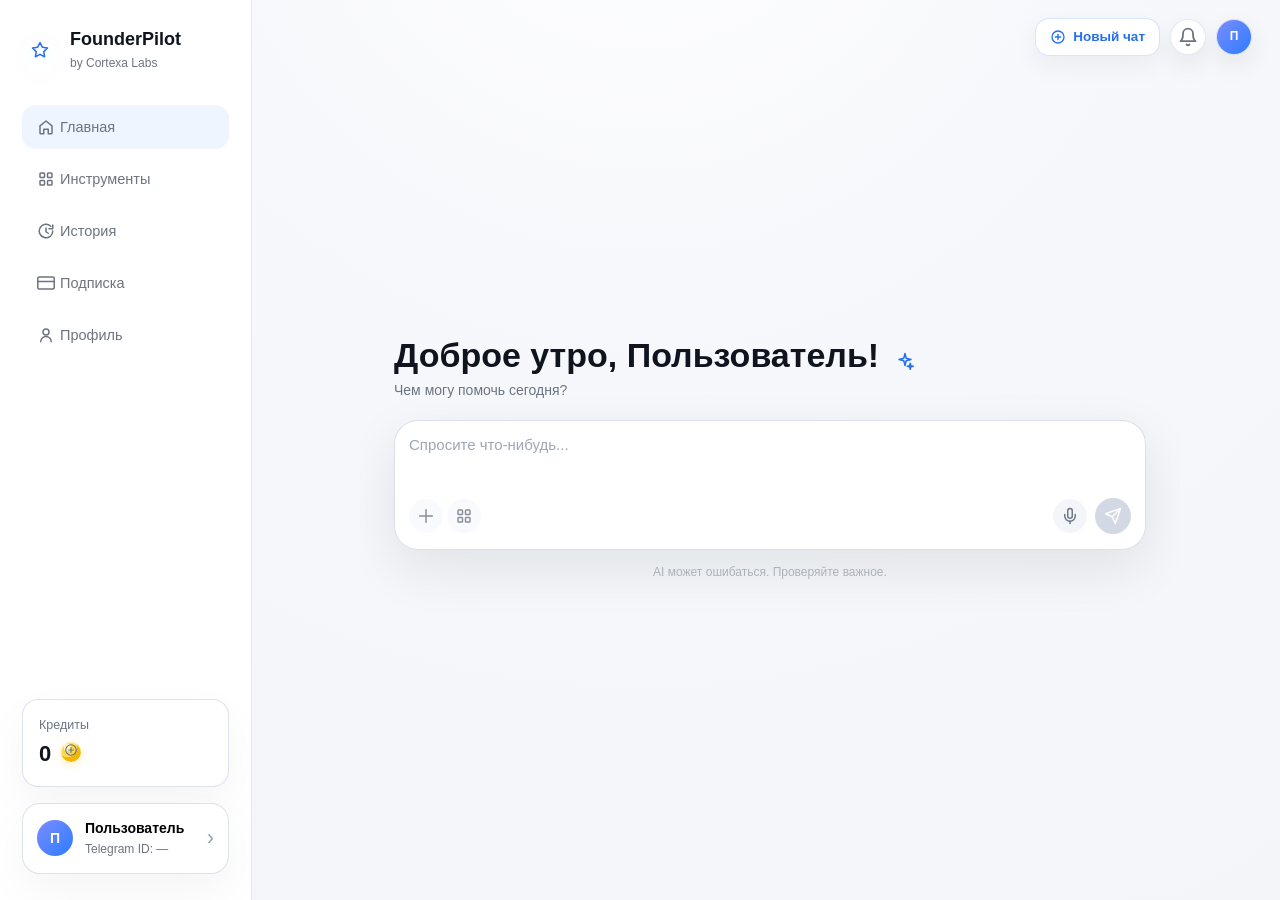
==== commit 253cfe02: "Add files via upload" ====
--- a/static/index.html
+++ b/static/index.html
@@ -4,7 +4,7 @@
   <meta charset="UTF-8">
   <meta name="viewport" content="width=device-width, initial-scale=1.0, maximum-scale=1.0, user-scalable=no, viewport-fit=cover">
   <title>FounderPilot AI</title>
-  <link rel="stylesheet" href="/static/styles.css?v=payment-select-1">
+  <link rel="stylesheet" href="/static/styles.css?v=gemini-ui-safe-1">
   <script src="https://telegram.org/js/telegram-web-app.js"></script>
 </head>
 <body>
@@ -41,7 +41,7 @@
         <span>Кредиты</span>
         <div class="credits-counter-row">
           <strong id="desktopTopCreditsValue">1 250</strong>
-          <span class="coin-badge" aria-hidden="true">✦</span>
+          <span class="coin-badge" aria-hidden="true"><span data-icon="coin"></span></span>
         </div>
       </div>
 
@@ -67,7 +67,7 @@
         <div class="view-inner home-inner">
           <header class="page-head compact-head home-mobile-head chat-home-head">
             <div class="home-title-block">
-              <h2 id="homeGreeting">Доброе утро, Пользователь! 👋</h2>
+              <h2 id="homeGreeting">Доброе утро, Пользователь! <span class="home-greeting-icon" data-icon="spark" aria-hidden="true"></span></h2>
               <p>Чем могу помочь сегодня?</p>
             </div>
             <div class="home-head-actions">
@@ -142,8 +142,8 @@
             </div>
             <div class="toolbar-right-search-controls desktop-only">
               <div class="search-box"><span data-icon="search"></span><input type="text" id="historySearchInput" placeholder="Поиск по истории..."></div>
-              <button type="button" class="selector-dropdown-filter-btn">Все типы <span class="arrow-indicator">⌃</span></button>
-              <button type="button" class="selector-dropdown-filter-btn"><span data-icon="history"></span> За всё время <span class="arrow-indicator">⌃</span></button>
+              <button type="button" class="selector-dropdown-filter-btn">Все типы <span class="arrow-indicator" data-icon="chevron-down"></span></button>
+              <button type="button" class="selector-dropdown-filter-btn"><span data-icon="history"></span> За всё время <span class="arrow-indicator" data-icon="chevron-down"></span></button>
             </div>
           </div>
           <div class="search-box mobile-only history-mobile-search"><span data-icon="search"></span><input type="text" id="historySearchInputMobile" placeholder="Поиск по истории..."></div>
@@ -355,19 +355,37 @@
                   <button class="profile-back-btn" type="button" data-profile-back>‹</button>
                   <h3>Проекты</h3>
                 </header>
-                <div class="workspace-dashboard-grid">
-                  <section class="workspace-card app-card-shadow">
-                    <div class="support-card-head"><h3>Активный проект</h3><button class="text-link-action-btn" id="refreshWorkspaceBtn" type="button">Обновить</button></div>
+                <div class="workspace-dashboard-grid workspace-dashboard-grid-polished">
+                  <section class="workspace-card workspace-main-card app-card-shadow">
+                    <div class="support-card-head workspace-card-head">
+                      <div>
+                        <h3>Рабочий проект</h3>
+                        <p>Контекст для чата, документов, roadmap и расчётов.</p>
+                      </div>
+                      <button class="text-link-action-btn" id="refreshWorkspaceBtn" type="button">Обновить</button>
+                    </div>
                     <div id="workspaceProjectCard" class="workspace-project-card"></div>
-                    <div class="workspace-mini-form">
-                      <input id="workspaceProjectName" type="text" placeholder="Название проекта">
-                      <textarea id="workspaceProjectDescription" rows="3" placeholder="Кратко опишите идею, нишу и цель"></textarea>
-                      <button id="createWorkspaceProjectBtn" type="button" class="primary-btn stretch">Создать проект</button>
+                    <div class="workspace-create-box">
+                      <div class="workspace-create-copy">
+                        <b>Создать новый проект</b>
+                        <small>Добавьте название и короткое описание — AI будет использовать это в работе.</small>
+                      </div>
+                      <div class="workspace-mini-form">
+                        <input id="workspaceProjectName" type="text" placeholder="Например: Telegram-сервис для предпринимателей">
+                        <textarea id="workspaceProjectDescription" rows="3" placeholder="Коротко: идея, аудитория, цель и текущая стадия"></textarea>
+                        <button id="createWorkspaceProjectBtn" type="button" class="primary-btn stretch">Создать проект</button>
+                      </div>
                     </div>
                   </section>
-                  <section class="workspace-card app-card-shadow">
-                    <div class="support-card-head"><h3>FounderPilot Score</h3><button class="text-link-action-btn" id="scoreProjectBtn" type="button">Оценить</button></div>
-                    <div id="workspaceScoreBox" class="score-box-empty">Оценка появится после анализа проекта.</div>
+                  <section class="workspace-card workspace-score-card app-card-shadow">
+                    <div class="support-card-head workspace-card-head">
+                      <div>
+                        <h3>FounderPilot Score</h3>
+                        <p>Оценка силы идеи и рисков.</p>
+                      </div>
+                      <button class="text-link-action-btn" id="scoreProjectBtn" type="button">Оценить</button>
+                    </div>
+                    <div id="workspaceScoreBox" class="score-box-empty">Создайте проект и нажмите «Оценить».</div>
                   </section>
                 </div>
 
@@ -384,6 +402,8 @@
                     <button class="plain-btn" type="button" data-generate-document="pitch_deck">Pitch</button>
                     <button class="plain-btn" type="button" data-generate-document="financial_model">Финмодель</button>
                     <button class="plain-btn" type="button" data-generate-document="marketing_plan">Маркетинг</button>
+                    <button class="plain-btn" type="button" id="workspaceImportDocBtn"><span data-icon="save"></span> Импорт TXT/MD</button>
+                    <input id="workspaceImportDocInput" type="file" accept=".txt,.md,.markdown,text/plain,text/markdown" hidden>
                   </div>
                   <div id="workspaceDocumentsList" class="settings-list app-style-list"></div>
                 </section>
@@ -657,6 +677,6 @@
   <div id="profileCreditsMonthPct" style="display:none;"></div>
   <div id="profileCreditsTodayPct" style="display:none;"></div>
   <div id="toast" class="toast-component">Оповещение</div>
-  <script src="/static/app.js?v=payment-select-1"></script>
+  <script src="/static/app.js?v=gemini-ui-safe-1"></script>
 </body>
 </html>
--- a/static/styles.css
+++ b/static/styles.css
@@ -4227,3 +4227,430 @@
   .provider-btn.payment-provider-option { min-height: 58px !important; padding: 11px !important; }
   .provider-selected-badge { display: none; }
 }
+
+
+/* === FounderPilot projects page final polish: better copy, spacing and responsive layout === */
+#pane-workspace .workspace-dashboard-grid-polished {
+  align-items: stretch;
+}
+
+#pane-workspace .workspace-card {
+  position: relative;
+  overflow: hidden;
+}
+
+#pane-workspace .workspace-card::before {
+  content: '';
+  position: absolute;
+  left: 18px;
+  right: 18px;
+  top: 0;
+  height: 1px;
+  background: linear-gradient(90deg, transparent, rgba(37,111,244,.25), transparent);
+  pointer-events: none;
+}
+
+#pane-workspace .workspace-card-head {
+  align-items: flex-start !important;
+  gap: 14px;
+  margin-bottom: 14px !important;
+}
+
+#pane-workspace .workspace-card-head > div {
+  min-width: 0;
+}
+
+#pane-workspace .workspace-card-head h3 {
+  margin: 0;
+  line-height: 1.15;
+}
+
+#pane-workspace .workspace-card-head p {
+  margin: 4px 0 0;
+  color: var(--muted);
+  font-size: 13px;
+  line-height: 1.35;
+}
+
+#pane-workspace .workspace-project-card,
+#pane-workspace .score-box-empty {
+  margin-bottom: 0;
+}
+
+#pane-workspace .workspace-empty.polished,
+#pane-workspace .workspace-active-project.polished {
+  display: grid;
+  grid-template-columns: auto minmax(0, 1fr) auto;
+  align-items: center;
+  gap: 12px;
+}
+
+#pane-workspace .workspace-empty.polished b,
+#pane-workspace .score-box-empty b {
+  display: block;
+  color: var(--text);
+  font-weight: 700;
+  margin-bottom: 3px;
+}
+
+#pane-workspace .workspace-empty.polished small,
+#pane-workspace .score-box-empty small {
+  display: block;
+  color: var(--muted);
+  font-size: 13px;
+  line-height: 1.4;
+}
+
+#pane-workspace .workspace-active-project.polished .info h4 {
+  font-size: 16px;
+  line-height: 1.2;
+  margin: 0 0 3px;
+}
+
+#pane-workspace .workspace-active-project.polished .info p {
+  margin: 0;
+  color: var(--muted);
+  font-size: 13px;
+  line-height: 1.35;
+  display: -webkit-box;
+  -webkit-line-clamp: 2;
+  -webkit-box-orient: vertical;
+  overflow: hidden;
+}
+
+.workspace-status-chip {
+  align-self: start;
+  border-radius: 999px;
+  background: #eaf8ef;
+  color: var(--green);
+  font-size: 11px;
+  font-weight: 800;
+  padding: 4px 8px;
+  white-space: nowrap;
+}
+
+.workspace-create-box {
+  margin-top: 12px;
+  padding: 14px;
+  border: 1px solid var(--line);
+  border-radius: 18px;
+  background: linear-gradient(180deg, #fff, #fbfcff);
+}
+
+.workspace-create-copy {
+  margin-bottom: 12px;
+}
+
+.workspace-create-copy b {
+  display: block;
+  font-size: 14.5px;
+  line-height: 1.2;
+}
+
+.workspace-create-copy small {
+  display: block;
+  margin-top: 4px;
+  color: var(--muted);
+  font-size: 12.5px;
+  line-height: 1.4;
+}
+
+#pane-workspace .workspace-mini-form input,
+#pane-workspace .workspace-mini-form textarea,
+#pane-workspace .compact-workspace-form input,
+#pane-workspace .compact-workspace-form textarea {
+  width: 100%;
+  min-width: 0;
+  border-radius: 16px;
+  background: #f8fafc;
+  line-height: 1.4;
+}
+
+#pane-workspace .workspace-mini-form textarea {
+  min-height: 78px;
+}
+
+#pane-workspace .workspace-tabs {
+  margin-top: 18px !important;
+  margin-bottom: 14px !important;
+  padding: 4px !important;
+  border-radius: 18px !important;
+  background: #fff !important;
+  border: 1px solid var(--line) !important;
+  box-shadow: 0 12px 30px rgba(22,28,45,.035) !important;
+}
+
+#pane-workspace .workspace-tabs .segmented-btn {
+  min-height: 42px;
+  border-radius: 14px !important;
+}
+
+#pane-workspace .workspace-actions-row {
+  gap: 10px;
+}
+
+#pane-workspace .workspace-actions-row .plain-btn {
+  background: #fff;
+  box-shadow: 0 8px 20px rgba(22,28,45,.025);
+}
+
+#pane-workspace .workspace-actions-row .plain-btn:hover {
+  border-color: rgba(37,111,244,.35);
+  color: var(--blue);
+  transform: translateY(-1px);
+}
+
+#pane-workspace .workspace-tab-panel .settings-list {
+  box-shadow: 0 12px 30px rgba(22,28,45,.035);
+}
+
+#pane-workspace .workspace-tab-panel .settings-row {
+  min-height: 62px;
+}
+
+#pane-workspace .score-box-empty {
+  display: flex;
+  flex-direction: column;
+  justify-content: center;
+  min-height: 86px;
+}
+
+#pane-workspace .score-box {
+  padding: 2px 0 0;
+}
+
+@media (min-width: 1100px) {
+  #pane-workspace.profile-sub-pane.active {
+    max-width: 1020px !important;
+  }
+  #pane-workspace .workspace-dashboard-grid-polished {
+    grid-template-columns: minmax(0, 1.42fr) minmax(270px, .72fr) !important;
+    gap: 18px !important;
+  }
+  #pane-workspace .workspace-main-card,
+  #pane-workspace .workspace-score-card {
+    padding: 18px !important;
+  }
+  #pane-workspace .workspace-main-card {
+    min-height: 250px;
+  }
+  #pane-workspace .workspace-score-card {
+    min-height: 250px;
+  }
+  #pane-workspace .workspace-mini-form {
+    display: grid !important;
+    grid-template-columns: minmax(190px, .9fr) minmax(240px, 1.25fr) minmax(150px, .55fr) !important;
+    align-items: stretch !important;
+    gap: 10px !important;
+  }
+  #pane-workspace .workspace-mini-form textarea {
+    min-height: 52px !important;
+    max-height: 72px !important;
+  }
+  #pane-workspace .workspace-mini-form .primary-btn {
+    min-width: 0 !important;
+    height: auto !important;
+  }
+  #pane-workspace .workspace-tabs {
+    max-width: none;
+  }
+}
+
+@media (max-width: 1099px) {
+  #pane-workspace .workspace-dashboard-grid-polished {
+    gap: 14px !important;
+  }
+  #pane-workspace .workspace-card {
+    padding: 16px !important;
+  }
+  #pane-workspace .workspace-card-head {
+    margin-bottom: 12px !important;
+  }
+  #pane-workspace .workspace-create-box {
+    padding: 13px;
+  }
+  #pane-workspace .workspace-mini-form {
+    grid-template-columns: 1fr !important;
+  }
+  #pane-workspace .workspace-empty.polished,
+  #pane-workspace .workspace-active-project.polished {
+    grid-template-columns: auto minmax(0, 1fr);
+  }
+  #pane-workspace .workspace-status-chip {
+    grid-column: 2;
+    justify-self: start;
+    margin-top: 2px;
+  }
+  #pane-workspace .workspace-actions-row {
+    display: grid;
+    grid-template-columns: repeat(2, minmax(0, 1fr));
+    overflow: visible;
+  }
+  #pane-workspace .workspace-actions-row .plain-btn {
+    min-width: 0;
+    padding-left: 10px;
+    padding-right: 10px;
+  }
+}
+
+@media (max-width: 560px) {
+  #pane-workspace .workspace-card-head h3 {
+    font-size: 17px !important;
+  }
+  #pane-workspace .workspace-card-head p {
+    font-size: 12.5px;
+  }
+  #pane-workspace .workspace-actions-row {
+    grid-template-columns: 1fr;
+  }
+  #pane-workspace .workspace-tabs {
+    overflow-x: auto;
+    scrollbar-width: none;
+  }
+  #pane-workspace .workspace-tabs::-webkit-scrollbar {
+    display: none;
+  }
+}
+
+/* === FounderPilot Ultimate Workspace v2 polish === */
+.workspace-projects-list-card { margin-bottom: 18px; }
+.workspace-project-list { display: grid; gap: 8px; }
+.project-switch-row { display: grid; grid-template-columns: minmax(0, 1fr) 34px 34px; align-items: center; gap: 8px; padding: 8px; border: 1px solid var(--line); border-radius: 16px; background: #fff; transition: .2s ease; }
+.project-switch-row.active { border-color: rgba(37,111,244,.42); background: #f7fbff; box-shadow: inset 0 0 0 1px rgba(37,111,244,.12); }
+.project-switch-main { border: 0; background: transparent; display: grid; grid-template-columns: 12px minmax(0,1fr); gap: 10px; text-align: left; align-items: center; color: var(--text); min-width: 0; }
+.project-switch-main b { display: block; font-size: 14.5px; overflow: hidden; white-space: nowrap; text-overflow: ellipsis; }
+.project-switch-main small { display: block; margin-top: 2px; color: var(--muted); font-size: 12.5px; overflow: hidden; white-space: nowrap; text-overflow: ellipsis; }
+.project-dot { width: 9px; height: 9px; border-radius: 50%; background: #c9d1df; }
+.project-switch-row.active .project-dot { background: var(--blue); box-shadow: 0 0 0 4px rgba(37,111,244,.10); }
+.project-row-action { width: 34px; height: 34px; border: 1px solid var(--line); background: var(--surface); border-radius: 11px; color: var(--muted); display: grid; place-items: center; font-weight: 700; }
+.project-row-action:hover { color: var(--blue); background: var(--blue-soft); }
+.project-row-action.danger:hover { color: var(--red); background: #fff3f3; }
+.workspace-overview-grid { display: grid; grid-template-columns: repeat(4, minmax(0,1fr)); gap: 12px; }
+.workspace-mini-metric { border: 1px solid var(--line); background: #fff; border-radius: 18px; padding: 16px; box-shadow: var(--shadow); min-width: 0; }
+.workspace-mini-metric span { color: var(--muted); font-size: 12px; font-weight: 650; text-transform: uppercase; letter-spacing: .04em!important; }
+.workspace-mini-metric b { display: block; margin-top: 8px; font-size: 22px; line-height: 1.1; overflow: hidden; white-space: nowrap; text-overflow: ellipsis; }
+.workspace-mini-metric small { display: block; margin-top: 6px; color: var(--muted); font-size: 12.5px; line-height: 1.35; }
+.finance-panel { border: 1px solid var(--line); background: #fff; border-radius: 20px; padding: 18px; }
+.finance-grid { display: grid; grid-template-columns: repeat(4, minmax(0,1fr)); gap: 12px; }
+.finance-grid label span { display: block; color: var(--muted); font-size: 12px; font-weight: 650; margin-bottom: 7px; }
+.finance-grid input { width: 100%; border: 1px solid var(--line); background: var(--surface-soft); border-radius: 14px; padding: 13px 14px; outline: 0; }
+.finance-grid input:focus { border-color: rgba(37,111,244,.5); box-shadow: 0 0 0 4px rgba(37,111,244,.08); }
+.finance-result { display: grid; grid-template-columns: repeat(4, minmax(0,1fr)); gap: 10px; margin-top: 14px; }
+.finance-result > div { border: 1px solid var(--line); border-radius: 16px; padding: 14px; background: #fbfcff; }
+.finance-result span { display: block; color: var(--muted); font-size: 12px; }
+.finance-result b { display: block; margin-top: 6px; font-size: 17px; }
+.finance-placeholder { grid-column: 1 / -1; border: 1px dashed var(--line-strong)!important; color: var(--muted); text-align: center; }
+.document-preview-sheet { max-width: 780px!important; }
+.document-preview-content { max-width: none; }
+.admin-dashboard-grid { display: grid; grid-template-columns: repeat(4, minmax(0,1fr)); gap: 12px; }
+.admin-metric-card { border: 1px solid var(--line); border-radius: 18px; background: #fff; padding: 18px; box-shadow: var(--shadow); }
+.admin-metric-card span { display: block; color: var(--muted); font-size: 12.5px; }
+.admin-metric-card b { display: block; margin-top: 8px; font-size: 28px; }
+.workspace-dashboard-grid-polished { align-items: stretch; }
+.workspace-create-box { gap: 14px; }
+.workspace-tab-panel { animation: fpTabIn .22s ease both; }
+@keyframes fpTabIn { from { opacity: 0; transform: translateY(6px); } to { opacity: 1; transform: translateY(0); } }
+@media (min-width: 1100px) {
+  .workspace-dashboard-grid-polished { grid-template-columns: minmax(0, 1.1fr) minmax(280px,.65fr); }
+  .workspace-main-card { min-height: 0; }
+  #pane-workspace .workspace-tab-panel.active { max-height: calc(100vh - 360px); overflow: auto; padding-right: 2px; }
+  #pane-workspace .workspace-tab-panel[data-workspace-panel="overview"].active,
+  #pane-workspace .workspace-tab-panel[data-workspace-panel="finance"].active { max-height: none; overflow: visible; }
+}
+@media (max-width: 760px) {
+  .workspace-overview-grid, .finance-grid, .finance-result, .admin-dashboard-grid { grid-template-columns: 1fr; }
+  .project-switch-row { grid-template-columns: minmax(0,1fr) 34px 34px; }
+  .workspace-projects-list-card { margin-bottom: 14px; }
+  .workspace-mini-metric b { font-size: 19px; }
+}
+.workspace-doc-open { flex: 1; min-width: 0; border: 0; background: transparent; text-align: left; color: var(--text); padding: 0; }
+.workspace-doc-open b { display: block; font-size: 14.5px; overflow: hidden; white-space: nowrap; text-overflow: ellipsis; }
+.workspace-doc-open small { display: block; color: var(--muted); font-size: 12.5px; margin-top: 3px; overflow: hidden; white-space: nowrap; text-overflow: ellipsis; }
+.workspace-doc-open:hover b { color: var(--blue); }
+
+/* === FounderPilot Workspace v3: quieter premium polish === */
+#pane-workspace .workspace-projects-list-card,
+#pane-workspace .workspace-card,
+#pane-workspace .finance-panel,
+#pane-workspace .form-card,
+#pane-support .support-create-card,
+#pane-support .support-history-card,
+#pane-support .support-chat-card {
+  background: rgba(255,255,255,.96);
+  border-color: rgba(216,222,234,.9);
+  box-shadow: 0 16px 42px rgba(22,28,45,.045);
+}
+#pane-workspace .workspace-card-head h3,
+#pane-support .support-card-head h3 { font-size: 16px; line-height: 1.2; }
+#pane-workspace .workspace-card-head p,
+#pane-support .support-card-head span,
+#pane-support .field-description { line-height: 1.45; }
+#pane-workspace .workspace-actions-row { align-items: center; }
+#pane-workspace .workspace-actions-row .plain-btn { min-height: 42px; white-space: nowrap; }
+#pane-workspace #workspaceImportDocBtn { color: var(--blue); border-color: rgba(37,111,244,.22); background: #f7fbff; }
+#pane-workspace .workspace-doc-row { display: grid; grid-template-columns: 34px minmax(0,1fr) auto auto auto auto; }
+#pane-workspace .mini-action-btn { min-width: 34px; height: 30px; border-radius: 10px; font-size: 11px; font-weight: 750; }
+#pane-workspace .workspace-empty.compact { display: grid; grid-template-columns: auto minmax(0,1fr); gap: 12px; align-items: center; padding: 12px; border: 1px dashed var(--line-strong); border-radius: 16px; background: #fbfcff; }
+#pane-workspace .score-box-empty { color: var(--muted); border: 1px dashed var(--line-strong); border-radius: 16px; padding: 16px; background: #fbfcff; }
+#pane-workspace .score-box-empty b { display:block; color: var(--text); margin-bottom: 4px; }
+#pane-workspace .score-box .score-main b { font-size: 38px; }
+#pane-workspace .score-bars div { display: grid; grid-template-columns: 82px minmax(0,1fr) 34px; gap: 8px; align-items:center; margin-top: 8px; }
+#pane-workspace .score-bars span,
+#pane-workspace .score-bars em { color: var(--muted); font-size: 12px; font-style: normal; }
+#pane-workspace .score-bars i { height: 7px; border-radius: 999px; background: #edf1f7; overflow: hidden; }
+#pane-workspace .score-bars i b { display:block; height:100%; border-radius:inherit; background: var(--blue); }
+.document-preview-content { padding: 4px 0 16px; }
+.document-preview-content table { width: 100%; }
+@media (min-width: 1100px) {
+  #pane-workspace .workspace-projects-list-card { max-height: 240px; overflow: hidden; }
+  #pane-workspace .workspace-project-list { max-height: 166px; overflow: auto; padding-right: 4px; }
+  #pane-workspace .workspace-dashboard-grid-polished { grid-template-columns: minmax(0,1fr) minmax(280px,.7fr)!important; }
+  #pane-workspace .workspace-actions-row { display:flex; flex-wrap:wrap; gap: 8px; }
+  #pane-workspace .workspace-tab-panel.active { border-radius: 20px; }
+  #pane-support .support-layout { max-width: 820px; }
+}
+@media (max-width: 760px) {
+  #pane-workspace .workspace-doc-row { grid-template-columns: 32px minmax(0,1fr) auto auto; row-gap: 8px; }
+  #pane-workspace .workspace-doc-row .mini-action-btn:nth-last-child(-n+2) { grid-column: auto; }
+  #pane-workspace .workspace-doc-row .mini-action-btn { padding: 0 9px; }
+  #pane-workspace #workspaceImportDocBtn { width: 100%; justify-content: center; }
+  .document-preview-sheet { max-height: 92vh; }
+  .document-preview-sheet .modal-footer-actions { display:grid; grid-template-columns: 1fr 1fr 1fr; gap: 8px; }
+}
+
+
+/* === Gemini UI safety polish: SVG-only accents and compact controls === */
+.home-greeting-icon {
+  width: 24px;
+  height: 24px;
+  display: inline-flex;
+  vertical-align: -3px;
+  color: var(--blue);
+  margin-left: 4px;
+}
+.home-greeting-icon svg { width: 100%; height: 100%; }
+.coin-badge { color: #d59b00; background: #fff6d7; }
+.coin-badge [data-icon], .coin-badge svg { width: 14px; height: 14px; display: inline-flex; }
+.arrow-indicator[data-icon] { width: 14px; height: 14px; display: inline-flex; transition: transform .18s ease; }
+.selector-dropdown-filter-btn:hover .arrow-indicator[data-icon] { transform: translateY(1px); }
+.message-action-btn.icon-only,
+.message-actions button.icon-only {
+  width: 30px;
+  height: 28px;
+  padding: 0;
+  justify-content: center;
+  border-radius: 10px;
+}
+.message-action-btn.icon-only span,
+.message-action-btn.icon-only svg { width: 14px; height: 14px; }
+.project-row-action span[data-icon],
+.project-row-action svg { width: 16px; height: 16px; }
+.modal-close-btn span[data-icon],
+.modal-close-btn svg { width: 18px; height: 18px; }
+:focus-visible {
+  outline: none;
+  box-shadow: 0 0 0 3px rgba(37,111,244,.18);
+}
+button:focus:not(:focus-visible),
+input:focus:not(:focus-visible),
+textarea:focus:not(:focus-visible) { outline: none; box-shadow: none; }
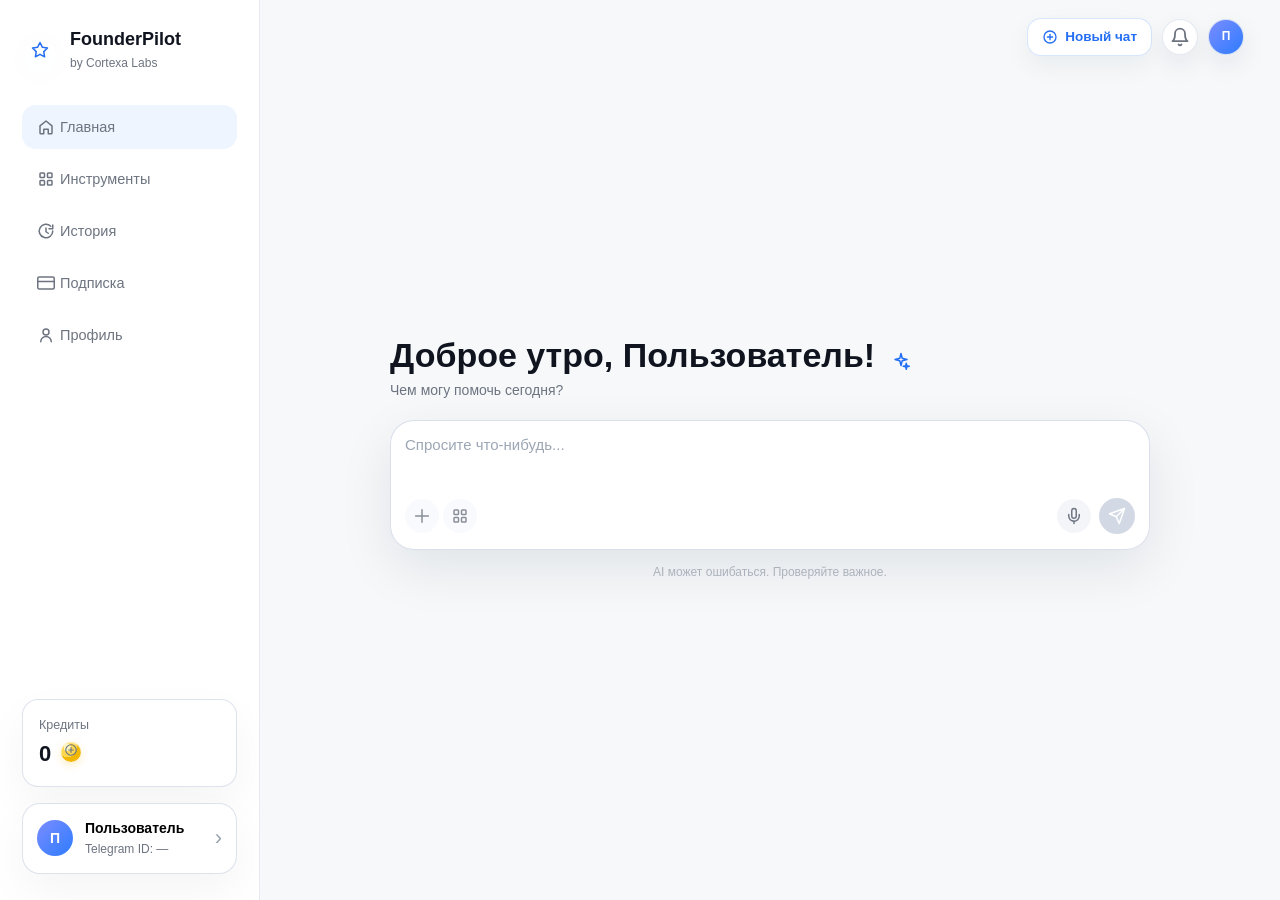
==== commit c4014db8: "Add files via upload" ====
--- a/static/index.html
+++ b/static/index.html
@@ -4,7 +4,7 @@
   <meta charset="UTF-8">
   <meta name="viewport" content="width=device-width, initial-scale=1.0, maximum-scale=1.0, user-scalable=no, viewport-fit=cover">
   <title>FounderPilot AI</title>
-  <link rel="stylesheet" href="/static/styles.css?v=gemini-ui-safe-1">
+  <link rel="stylesheet" href="/static/styles.css?v=ui-polish-v3">
   <script src="https://telegram.org/js/telegram-web-app.js"></script>
 </head>
 <body>
@@ -254,6 +254,7 @@
               <button class="rail-link" data-pane="workspace"><span data-icon="target"></span>Проекты</button>
               <button class="rail-link" data-pane="team"><span data-icon="tools"></span>Команда</button>
               <button class="rail-link" data-pane="settings"><span data-icon="history"></span>Уведомления</button>
+              <button class="rail-link" data-pane="operations"><span data-icon="chart"></span>Статусы</button>
               <button class="rail-link" data-pane="support"><span data-icon="message"></span>Поддержка</button>
               <button class="rail-link" data-pane="legal"><span data-icon="save"></span>Реквизиты сервиса</button>
               <button class="rail-link" data-pane="about"><span data-icon="target"></span>О FounderPilot</button>
@@ -283,6 +284,7 @@
                 <button class="settings-row mobile-tab-link" data-pane="workspace" type="button"><span class="row-icon"><span data-icon="target"></span></span><span><b>Проекты</b><small>Память, документы, задачи</small></span><span class="chevron">›</span></button>
                 <button class="settings-row mobile-tab-link" data-pane="team" type="button"><span class="row-icon"><svg viewBox="0 0 24 24" fill="none" stroke="currentColor" stroke-width="2.2"><rect x="3" y="3" width="7" height="7" rx="1"></rect><rect x="14" y="3" width="7" height="7" rx="1"></rect><rect x="14" y="14" width="7" height="7" rx="1"></rect><rect x="3" y="14" width="7" height="7" rx="1"></rect></svg></span><span><b>Команда</b></span><span class="chevron">›</span></button>
                 <button class="settings-row mobile-tab-link" data-pane="settings" type="button"><span class="row-icon"><svg viewBox="0 0 24 24" fill="none" stroke="currentColor" stroke-width="2.2"><circle cx="12" cy="12" r="10"></circle><polyline points="12 6 12 12 16 14"></polyline></svg></span><span><b>Уведомления</b></span><span class="chevron">›</span></button>
+                <button class="settings-row mobile-tab-link" data-pane="operations" type="button"><span class="row-icon"><span data-icon="chart"></span></span><span><b>Статусы</b><small>Лимиты, оплата, поддержка</small></span><span class="chevron">›</span></button>
                 <button class="settings-row mobile-tab-link" data-pane="support" type="button"><span class="row-icon"><svg viewBox="0 0 24 24" fill="none" stroke="currentColor" stroke-width="2.2"><path d="M21 11.5a8.38 8.38 0 0 1-.9 3.8 8.5 8.5 0 0 1-7.6 4.7 8.38 8.38 0 0 1-3.8-.9L3 21l1.9-5.7a8.38 8.38 0 0 1-.9-3.8 8.5 8.5 0 0 1 4.7-7.6 8.38 8.38 0 0 1 3.8-.9h.5a8.48 8.48 0 0 1 8 8v.5z"></path></svg></span><span><b>Поддержка</b></span><span class="chevron">›</span></button>
                 <button class="settings-row mobile-tab-link" data-pane="legal" type="button"><span class="row-icon"><svg viewBox="0 0 24 24" fill="none" stroke="currentColor" stroke-width="2.2"><path d="M19 21H5a2 2 0 0 1-2-2V5a2 2 0 0 1 2-2h11l5 5v11a2 2 0 0 1-2 2z"></path></svg></span><span><b>Реквизиты сервиса</b></span><span class="chevron">›</span></button>
                 <button class="settings-row mobile-tab-link" data-pane="about" type="button"><span class="row-icon"><svg viewBox="0 0 24 24" fill="none" stroke="currentColor" stroke-width="2.2"><circle cx="12" cy="12" r="10"></circle><circle cx="12" cy="12" r="6"></circle></svg></span><span><b>О FounderPilot</b></span><span class="chevron">›</span></button>
@@ -302,6 +304,12 @@
                     <p id="profileUserSubtitleMirror2">Telegram ID: —</p>
                   </div>
                   <div class="account-plan-side"><span>Текущий план</span><b id="profilePlanLabelMirror">Free</b><small id="profilePlanPriceMirror">0 ₽</small></div>
+                </div>
+                <div class="account-status-strip app-card-shadow" id="accountStatusStrip" aria-label="Краткие статусы аккаунта">
+                  <div><span>План</span><b id="accountStatusPlan">Free</b></div>
+                  <div><span>Кредиты</span><b id="accountStatusCredits">—</b></div>
+                  <div><span>Сегодня</span><b id="accountStatusDaily">—</b></div>
+                  <div><span>Система</span><b id="accountStatusSafety">OK</b></div>
                 </div>
                 <div class="settings-list app-style-list">
                   <div class="settings-row"><span><b>Имя</b></span><em id="profileNameValue">Пользователь</em></div>
@@ -508,6 +516,25 @@
                 <div class="notification-feed-card app-card-shadow">
                   <div class="support-card-head"><h3>Лента уведомлений</h3><button class="text-link-action-btn" id="markNotificationsReadBtn" type="button">Прочитать всё</button></div>
                   <div class="notification-feed" id="notificationFeed"></div>
+                </div>
+              </div>
+
+
+              <div class="profile-sub-pane" id="pane-operations">
+                <header class="mobile-sub-header">
+                  <button class="profile-back-btn" type="button" data-profile-back>‹</button>
+                  <h3>Статусы</h3>
+                </header>
+                <div class="operations-brief-grid app-card-shadow" id="operationsBriefGrid">
+                  <div><span>Баланс</span><b id="opsCreditsValue">—</b><small>доступно</small></div>
+                  <div><span>Лимит</span><b id="opsLimitValue">—</b><small>сегодня</small></div>
+                  <div><span>Оплата</span><b id="opsBillingValue">—</b><small>статус</small></div>
+                  <div><span>Поддержка</span><b id="opsSupportValue">—</b><small>тикеты</small></div>
+                </div>
+                <div class="settings-list app-style-list operations-action-list">
+                  <button class="settings-row" type="button" onclick="switchView('subscription')"><span><b>Пополнить кредиты</b><small>Тарифы и пакеты</small></span><span class="chevron">›</span></button>
+                  <button class="settings-row" type="button" data-pane="support"><span><b>Открыть поддержку</b><small>История и чат</small></span><span class="chevron">›</span></button>
+                  <button class="settings-row" type="button" data-pane="settings"><span><b>Уведомления</b><small>Короткая лента событий</small></span><span class="chevron">›</span></button>
                 </div>
               </div>
 
@@ -610,6 +637,7 @@
                   <div class="settings-row"><span><b>Версия сервиса</b></span><em id="appVersionValue">—</em></div>
                   <div class="settings-row"><span><b>Дата обновления</b></span><em id="appUpdatedAtValue">—</em></div>
                   <div class="settings-row"><span><b>Поддержка</b><small>Профиль → Поддержка</small></span><em id="appSupportValue" style="color: var(--blue);">FounderPilot Support</em></div>
+                  <div class="settings-row"><span><b>Системы</b><small>Тихие задачи и защита лимитов</small></span><em id="appSystemTasksValue">Готово</em></div>
                 </div>
               </div>
             </section>
@@ -677,6 +705,6 @@
   <div id="profileCreditsMonthPct" style="display:none;"></div>
   <div id="profileCreditsTodayPct" style="display:none;"></div>
   <div id="toast" class="toast-component">Оповещение</div>
-  <script src="/static/app.js?v=gemini-ui-safe-1"></script>
+  <script src="/static/app.js?v=ui-polish-v3"></script>
 </body>
 </html>
--- a/static/styles.css
+++ b/static/styles.css
@@ -4654,3 +4654,758 @@
 button:focus:not(:focus-visible),
 input:focus:not(:focus-visible),
 textarea:focus:not(:focus-visible) { outline: none; box-shadow: none; }
+
+
+/* === FounderPilot system-hardening v2: compact statuses, no text overload === */
+.account-status-strip,
+.operations-brief-grid {
+  display: grid;
+  grid-template-columns: repeat(4, minmax(0, 1fr));
+  gap: 10px;
+  margin: 14px 0;
+  padding: 12px;
+  border-radius: 22px;
+  background: rgba(255, 255, 255, 0.86);
+  border: 1px solid rgba(15, 23, 42, 0.06);
+}
+
+.account-status-strip div,
+.operations-brief-grid div {
+  min-width: 0;
+  padding: 12px;
+  border-radius: 18px;
+  background: linear-gradient(180deg, rgba(248, 250, 252, 0.96), rgba(241, 245, 249, 0.72));
+  border: 1px solid rgba(15, 23, 42, 0.05);
+}
+
+.account-status-strip span,
+.operations-brief-grid span,
+.operations-brief-grid small {
+  display: block;
+  color: var(--muted);
+  font-size: 11px;
+  line-height: 1.25;
+  white-space: nowrap;
+  overflow: hidden;
+  text-overflow: ellipsis;
+}
+
+.account-status-strip b,
+.operations-brief-grid b {
+  display: block;
+  margin-top: 4px;
+  color: var(--text);
+  font-size: 15px;
+  line-height: 1.2;
+  white-space: nowrap;
+  overflow: hidden;
+  text-overflow: ellipsis;
+}
+
+.operations-action-list { margin-top: 14px; }
+
+@media (max-width: 760px) {
+  .account-status-strip,
+  .operations-brief-grid {
+    grid-template-columns: repeat(2, minmax(0, 1fr));
+    padding: 10px;
+    gap: 8px;
+    border-radius: 20px;
+  }
+  .account-status-strip div,
+  .operations-brief-grid div { padding: 10px; border-radius: 16px; }
+}
+
+
+/* === FounderPilot UI Polish v3: Telegram Mini App + Desktop no-overlap safety === */
+:root {
+  --fp-viewport-height: 100dvh;
+  --fp-stable-viewport-height: 100dvh;
+  --fp-tg-safe-top: 0px;
+  --fp-tg-safe-right: 0px;
+  --fp-tg-safe-bottom: 0px;
+  --fp-tg-safe-left: 0px;
+  --fp-content-safe-top: 0px;
+  --fp-content-safe-bottom: 0px;
+  --fp-bottom-nav-h: 66px;
+  --fp-page-x: 16px;
+}
+
+html {
+  width: 100%;
+  min-width: 0;
+  overflow: hidden;
+  background: var(--tg-theme-bg-color, var(--bg));
+  text-size-adjust: 100%;
+  -webkit-text-size-adjust: 100%;
+}
+
+body {
+  width: 100%;
+  min-width: 0;
+  height: var(--fp-viewport-height);
+  min-height: var(--fp-viewport-height);
+  overflow: hidden;
+  background: var(--tg-theme-bg-color, var(--bg));
+  overscroll-behavior: none;
+}
+
+body.tg-mini-app {
+  background: var(--tg-theme-bg-color, #fff);
+}
+
+.app-shell,
+.main-content {
+  width: 100%;
+  height: var(--fp-viewport-height) !important;
+  min-height: var(--fp-viewport-height);
+  max-height: var(--fp-viewport-height);
+  min-width: 0;
+  overflow: hidden;
+}
+
+.view,
+.view.active {
+  min-width: 0;
+  max-width: 100%;
+}
+
+.view-inner {
+  min-width: 0;
+  max-width: min(var(--content-max, 980px), calc(100vw - 1px));
+  overflow-x: hidden !important;
+  overscroll-behavior: contain;
+  padding-left: max(var(--fp-page-x), var(--fp-tg-safe-left)) !important;
+  padding-right: max(var(--fp-page-x), var(--fp-tg-safe-right)) !important;
+}
+
+button,
+input,
+textarea,
+select,
+.nav-item,
+.settings-row,
+.tool-card,
+.history-item,
+.organization-row,
+.workspace-row,
+.template-row,
+.pack-row,
+.subscription-plan-row,
+.plan-card,
+.payment-btn,
+.provider-btn,
+.plain-btn,
+.primary-btn,
+.btn-primary,
+.btn-secondary {
+  min-width: 0;
+  max-width: 100%;
+}
+
+h1, h2, h3, h4, h5, h6,
+p, b, strong, small, em,
+.tool-info,
+.history-info,
+.card-masked-numbers,
+.plan-meta-left,
+.account-main-info,
+.workspace-doc-open,
+.project-switch-main,
+.support-card-head,
+.profile-hero-card > div,
+.settings-row > span,
+.current-plan-card > div,
+.pane-card > div {
+  min-width: 0;
+  overflow-wrap: anywhere;
+}
+
+[data-icon],
+.nav-icon,
+.icon-soft-btn,
+.send-btn-circular,
+.avatar,
+.compact-avatar,
+.row-icon,
+.tool-icon-bg,
+.menu-icon-box,
+.card-icon,
+.fp-select-icon,
+.fp-select-option-icon {
+  flex: 0 0 auto;
+}
+
+.settings-row > span,
+.tool-info,
+.history-info,
+.organization-row > span,
+.workspace-row > span,
+.template-row > span,
+.pack-row > span,
+.card-masked-numbers,
+.account-main-info,
+.project-switch-main span,
+.support-ticket-row > span {
+  display: block;
+  min-width: 0;
+}
+
+.settings-row b,
+.settings-row small,
+.tool-info h4,
+.tool-info p,
+.history-item h4,
+.history-item p,
+.organization-row b,
+.organization-row small,
+.workspace-row b,
+.workspace-row small,
+.template-row b,
+.template-row small,
+.pack-row b,
+.pack-row small,
+.project-switch-main b,
+.project-switch-main small,
+.card-masked-numbers strong,
+.card-masked-numbers small,
+.profile-hero-card h3,
+.profile-hero-card p {
+  max-width: 100%;
+  overflow: hidden;
+  text-overflow: ellipsis;
+}
+
+.settings-row small,
+.tool-info p,
+.history-item p,
+.organization-row small,
+.workspace-row small,
+.template-row small,
+.pack-row small,
+.card-masked-numbers small,
+.field-description,
+.section-ios-desc,
+.safe-note,
+.hint-line {
+  line-height: 1.35;
+}
+
+img, svg, canvas, video {
+  max-width: 100%;
+}
+
+/* Telegram-like bottom nav: never fights with Telegram safe area */
+.mobile-nav {
+  height: calc(var(--fp-bottom-nav-h) + max(var(--safe-bottom), var(--fp-tg-safe-bottom), var(--fp-content-safe-bottom))) !important;
+  min-height: calc(var(--fp-bottom-nav-h) + max(var(--safe-bottom), var(--fp-tg-safe-bottom), var(--fp-content-safe-bottom))) !important;
+  padding: 7px 7px calc(6px + max(var(--safe-bottom), var(--fp-tg-safe-bottom), var(--fp-content-safe-bottom))) !important;
+  padding-left: max(7px, var(--fp-tg-safe-left)) !important;
+  padding-right: max(7px, var(--fp-tg-safe-right)) !important;
+  overflow: hidden;
+  contain: layout paint;
+}
+
+.mobile-nav .nav-item {
+  min-width: 0;
+  overflow: hidden;
+  gap: 3px !important;
+  border-radius: 13px !important;
+}
+
+.mobile-nav .nav-icon {
+  width: 21px !important;
+  height: 21px !important;
+}
+
+.mobile-nav .nav-item > span:last-child {
+  display: block;
+  width: 100%;
+  max-width: 100%;
+  overflow: hidden;
+  white-space: nowrap;
+  text-overflow: ellipsis;
+  text-align: center;
+  font-size: clamp(9px, 2.45vw, 10.5px);
+  line-height: 1.1;
+}
+
+.mobile-nav .nav-item.active {
+  color: var(--blue) !important;
+  background: transparent !important;
+}
+
+/* Home: minimal, not overloaded, but no giant accidental vertical emptiness */
+@media (max-width: 1099px) {
+  :root { --fp-page-x: 16px; }
+
+  .view-inner {
+    padding-top: calc(16px + max(var(--safe-top), var(--fp-content-safe-top))) !important;
+    padding-bottom: calc(var(--fp-bottom-nav-h) + 18px + max(var(--safe-bottom), var(--fp-tg-safe-bottom), var(--fp-content-safe-bottom))) !important;
+  }
+
+  #view-home .view-inner.home-inner {
+    height: 100% !important;
+    min-height: 100% !important;
+    max-width: 100% !important;
+    justify-content: flex-start !important;
+    gap: 12px !important;
+    overflow-y: auto !important;
+    overflow-x: hidden !important;
+    padding-top: calc(clamp(54px, 11vh, 92px) + max(var(--fp-content-safe-top), 0px)) !important;
+    padding-bottom: calc(var(--fp-bottom-nav-h) + 18px + max(var(--safe-bottom), var(--fp-tg-safe-bottom), var(--fp-content-safe-bottom))) !important;
+  }
+
+  body.tg-mini-app #view-home .view-inner.home-inner {
+    padding-top: clamp(44px, 9.5vh, 78px) !important;
+  }
+
+  body.keyboard-open #view-home .view-inner.home-inner,
+  body.keyboard-open #view-home.chat-active .view-inner.home-inner {
+    padding-top: calc(8px + max(var(--fp-content-safe-top), 0px)) !important;
+    padding-bottom: 14px !important;
+  }
+
+  #view-home .home-mobile-head {
+    width: 100%;
+    max-width: 560px !important;
+    margin: 0 auto 4px !important;
+    display: grid !important;
+    grid-template-columns: minmax(0, 1fr) auto;
+    align-items: start;
+    gap: 10px;
+  }
+
+  #view-home .home-title-block {
+    min-width: 0;
+    max-width: 100%;
+  }
+
+  #view-home .home-mobile-head h2,
+  #homeGreeting {
+    max-width: 100%;
+    font-size: clamp(24px, 6.2vw, 30px) !important;
+    line-height: 1.06 !important;
+    letter-spacing: -.025em !important;
+    overflow-wrap: anywhere;
+  }
+
+  #view-home .home-mobile-head p {
+    margin-top: 7px !important;
+    font-size: 14px !important;
+    line-height: 1.25 !important;
+    color: var(--muted);
+  }
+
+  #view-home .home-head-actions {
+    display: flex;
+    align-items: center;
+    justify-content: flex-end;
+    gap: 8px;
+    min-width: 0;
+    max-width: 44vw;
+    padding-top: 2px;
+  }
+
+  .home-round-action,
+  .top-credit-pill {
+    height: 36px !important;
+    min-height: 36px !important;
+    border-radius: 14px !important;
+  }
+
+  .home-round-action {
+    width: 36px !important;
+    min-width: 36px !important;
+    flex: 0 0 36px;
+  }
+
+  .top-credit-pill {
+    display: inline-flex !important;
+    align-items: center;
+    gap: 6px;
+    max-width: 122px;
+    min-width: 0;
+    padding: 0 12px !important;
+    overflow: hidden;
+    white-space: nowrap;
+  }
+
+  .top-credit-pill b,
+  .js-credit-balance-value {
+    min-width: 0;
+    overflow: hidden;
+    text-overflow: ellipsis;
+    white-space: nowrap;
+    font-variant-numeric: tabular-nums;
+  }
+
+  #view-home .chat-container {
+    width: 100% !important;
+    max-width: 560px !important;
+    margin: 0 auto !important;
+    min-height: 0 !important;
+    height: auto !important;
+    flex: 0 0 auto !important;
+    overflow: visible !important;
+  }
+
+  #view-home:not(.chat-active) .chat-scroll {
+    display: none !important;
+  }
+
+  #view-home .chat-composer-zone {
+    min-height: 112px !important;
+    max-height: none !important;
+    border-radius: 22px !important;
+    padding: 12px !important;
+    overflow: hidden !important;
+  }
+
+  #view-home .chat-composer-zone textarea {
+    display: block;
+    width: 100%;
+    min-height: 42px !important;
+    max-height: 132px !important;
+    line-height: 1.35 !important;
+    overflow-y: auto !important;
+  }
+
+  #view-home .composer-actions-row {
+    display: flex !important;
+    align-items: center !important;
+    gap: 10px !important;
+    min-width: 0;
+  }
+
+  .composer-left-actions,
+  .composer-right-actions {
+    min-width: 0;
+  }
+
+  .composer-left-actions {
+    overflow: hidden;
+  }
+
+  .composer-left-actions .icon-soft-btn:nth-child(n+3) {
+    display: none !important;
+  }
+
+  .chat-composer-zone .icon-soft-btn,
+  .chat-composer-zone .send-btn-circular {
+    width: 36px !important;
+    height: 36px !important;
+    flex: 0 0 36px;
+  }
+
+  .send-btn-circular:not(:disabled) {
+    background: var(--blue) !important;
+  }
+
+  .send-btn-circular:disabled {
+    background: #dce2ec !important;
+    color: #8f98a6 !important;
+  }
+
+  #view-home .ai-disclaimer-label {
+    display: none !important;
+  }
+
+  #view-home.chat-active .view-inner.home-inner {
+    justify-content: flex-start !important;
+    gap: 0 !important;
+    padding-top: calc(8px + max(var(--fp-content-safe-top), 0px)) !important;
+  }
+
+  #view-home.chat-active .chat-container {
+    flex: 1 1 auto !important;
+    height: 100% !important;
+    min-height: 0 !important;
+    max-width: 720px !important;
+    overflow: hidden !important;
+  }
+
+  #view-home.chat-active .chat-scroll {
+    display: flex !important;
+    min-height: 0 !important;
+    flex: 1 1 auto !important;
+    overflow-y: auto !important;
+    padding: 8px 2px 12px !important;
+  }
+
+  #view-home.chat-active .chat-composer-zone {
+    flex: 0 0 auto !important;
+    min-height: 82px !important;
+    margin-top: 8px !important;
+  }
+
+  .msg {
+    max-width: min(90%, 680px) !important;
+    overflow-wrap: anywhere;
+  }
+
+  .message-actions {
+    flex-wrap: wrap;
+  }
+
+  .split-head {
+    flex-direction: column;
+    align-items: stretch;
+    gap: 10px;
+  }
+
+  .head-actions-group {
+    display: flex;
+    flex-wrap: wrap;
+    gap: 8px;
+  }
+
+  .head-actions-group > * {
+    flex: 1 1 auto;
+  }
+
+  .history-filters,
+  .workspace-tabs,
+  .segmented-control {
+    max-width: 100%;
+    overflow-x: auto;
+    scrollbar-width: none;
+  }
+
+  .history-filters::-webkit-scrollbar,
+  .workspace-tabs::-webkit-scrollbar,
+  .segmented-control::-webkit-scrollbar { display: none; }
+
+  .settings-row,
+  .tool-card,
+  .history-item,
+  .organization-row,
+  .workspace-row,
+  .template-row,
+  .pack-row {
+    gap: 12px !important;
+    padding: 14px !important;
+  }
+
+  .current-plan-card,
+  .pane-card,
+  .benefits-card-container,
+  .form-card,
+  .business-lock-card,
+  .support-create-card,
+  .support-history-card,
+  .support-chat-card,
+  .workspace-card,
+  .finance-panel {
+    padding: 16px !important;
+    border-radius: 20px !important;
+  }
+
+  .payment-grid,
+  .finance-grid,
+  .finance-result,
+  .workspace-overview-grid,
+  .admin-dashboard-grid {
+    grid-template-columns: 1fr !important;
+  }
+
+  .subscription-plan-row,
+  .plan-card {
+    grid-template-columns: minmax(0, 1fr) auto 22px !important;
+    gap: 10px !important;
+  }
+
+  .subscription-price {
+    max-width: 118px;
+    overflow: hidden;
+    text-overflow: ellipsis;
+  }
+
+  .modal-sheet {
+    width: calc(100% - 12px) !important;
+    max-width: 560px;
+    max-height: calc(var(--fp-viewport-height) - 10px) !important;
+  }
+
+  .modal-scroll-content {
+    max-height: calc(var(--fp-viewport-height) - 156px) !important;
+  }
+}
+
+@media (max-width: 390px) {
+  :root { --fp-page-x: 14px; }
+  #view-home .home-mobile-head {
+    gap: 8px;
+  }
+  #view-home .home-round-action {
+    display: none !important;
+  }
+  #view-home .home-head-actions {
+    max-width: 34vw;
+  }
+  #view-home .top-credit-pill {
+    max-width: 110px;
+    padding: 0 10px !important;
+  }
+  .mobile-nav .nav-icon {
+    width: 20px !important;
+    height: 20px !important;
+  }
+  .settings-row em {
+    max-width: 42vw;
+    overflow: hidden;
+    text-overflow: ellipsis;
+    white-space: nowrap;
+  }
+}
+
+@media (max-height: 650px) and (max-width: 1099px) {
+  #view-home .view-inner.home-inner,
+  body.tg-mini-app #view-home .view-inner.home-inner {
+    padding-top: 28px !important;
+  }
+  #view-home .chat-composer-zone {
+    min-height: 104px !important;
+  }
+}
+
+/* Desktop: keep the premium layout, but protect every panel from text collisions */
+@media (min-width: 1100px) {
+  :root { --fp-page-x: 34px; }
+
+  body,
+  .app-shell,
+  .main-content {
+    height: 100vh !important;
+    min-height: 100vh;
+    max-height: 100vh;
+  }
+
+  .sidebar {
+    width: var(--sidebar-w, 260px) !important;
+    flex: 0 0 var(--sidebar-w, 260px) !important;
+    min-width: 0;
+    overflow: hidden;
+  }
+
+  .main-content {
+    min-width: 0;
+  }
+
+  .view-inner {
+    max-width: min(1160px, calc(100vw - var(--sidebar-w, 260px) - 64px)) !important;
+    padding-left: 34px !important;
+    padding-right: 34px !important;
+    overflow-x: hidden !important;
+  }
+
+  #view-home .view-inner.home-inner {
+    max-width: 880px !important;
+    justify-content: center !important;
+    overflow: hidden !important;
+  }
+
+  #view-home.chat-active .view-inner.home-inner {
+    max-width: 980px !important;
+    justify-content: flex-start !important;
+    overflow: hidden !important;
+  }
+
+  #view-home .home-mobile-head,
+  #view-home .chat-container,
+  #view-home .ai-disclaimer-label {
+    max-width: 760px !important;
+  }
+
+  #view-home.chat-active .chat-container {
+    max-width: 940px !important;
+  }
+
+  .desktop-top-bar {
+    max-width: calc(100vw - var(--sidebar-w, 260px) - 36px);
+    left: var(--sidebar-w, 260px) !important;
+  }
+
+  .desktop-new-chat-btn,
+  .desktop-top-bar .top-credit-pill {
+    white-space: nowrap;
+  }
+
+  .toolbar-right-search-controls {
+    min-width: 0;
+  }
+
+  .toolbar-right-search-controls .search-box {
+    min-width: 220px;
+  }
+
+  .subscription-layout,
+  .profile-shell,
+  .support-layout,
+  .workspace-dashboard-grid-polished {
+    min-width: 0;
+  }
+
+  .subscription-plan-row,
+  .plan-card {
+    grid-template-columns: minmax(0, 1fr) auto 22px !important;
+  }
+
+  .payment-grid {
+    grid-template-columns: repeat(2, minmax(0, 1fr)) !important;
+  }
+
+  .support-layout {
+    grid-template-columns: minmax(0, 1fr) !important;
+  }
+
+  .modal-sheet {
+    max-width: 640px;
+  }
+}
+
+/* Final compact rows/cards safety */
+.list-panel,
+.app-style-list,
+.settings-list,
+.current-plan-card,
+.benefits-card-container,
+.profile-hero-card,
+.pane-card,
+.form-card,
+.modal-sheet,
+.chat-composer-zone {
+  max-width: 100%;
+}
+
+.profile-shell.detail-open,
+.profile-content,
+.profile-sub-pane,
+.subscription-page,
+.subscription-main,
+.subscription-side,
+.support-layout,
+.workspace-dashboard-grid-polished,
+.workspace-card,
+.finance-panel {
+  min-width: 0;
+}
+
+.fp-select-trigger,
+.fp-select-option {
+  min-width: 0;
+  max-width: 100%;
+}
+
+.fp-select-value,
+.fp-select-option b,
+.fp-select-option small {
+  min-width: 0;
+  overflow: hidden;
+  text-overflow: ellipsis;
+}
+
+textarea,
+input {
+  overflow-wrap: normal;
+}
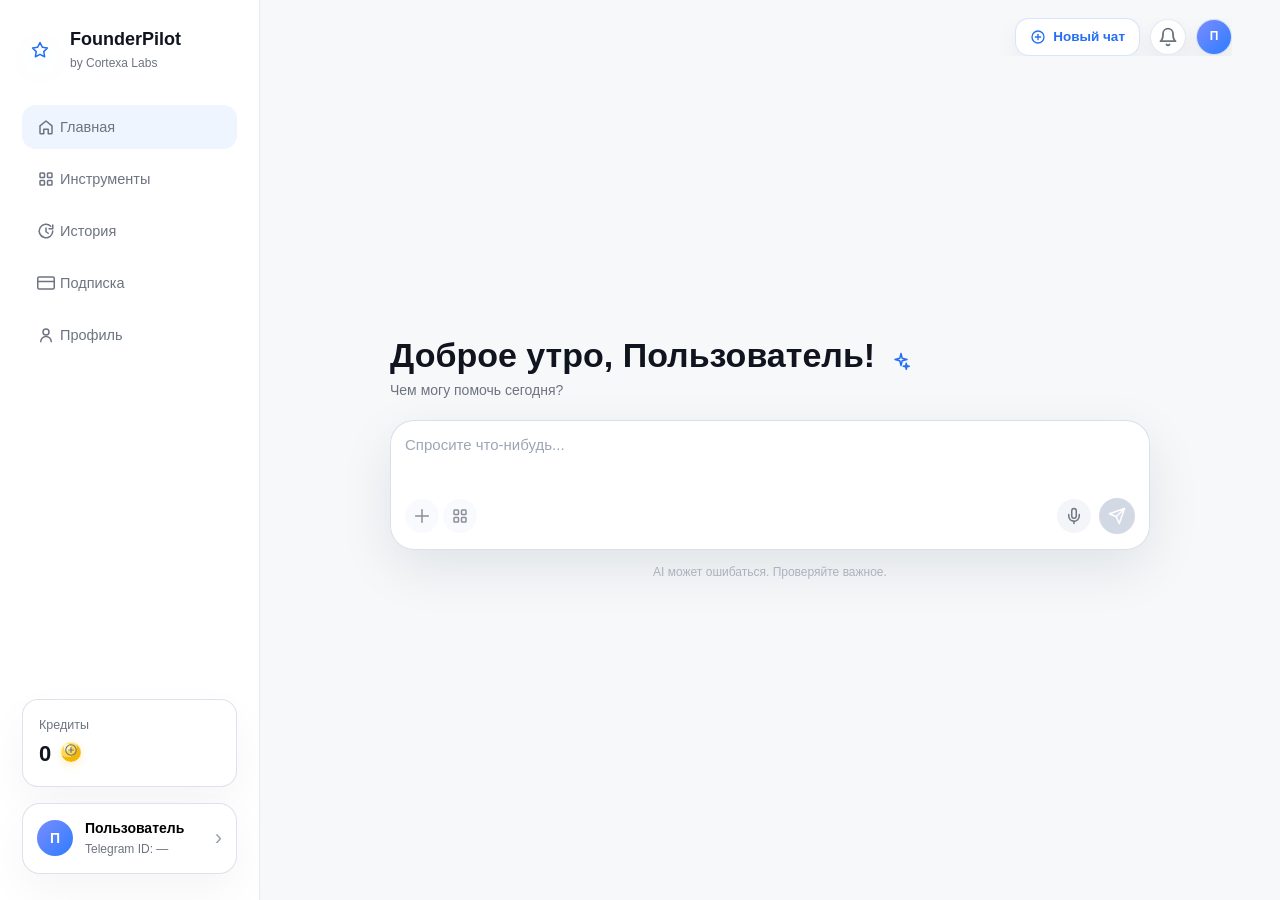
==== commit 84664ceb: "Add files via upload" ====
--- a/static/index.html
+++ b/static/index.html
@@ -4,7 +4,7 @@
   <meta charset="UTF-8">
   <meta name="viewport" content="width=device-width, initial-scale=1.0, maximum-scale=1.0, user-scalable=no, viewport-fit=cover">
   <title>FounderPilot AI</title>
-  <link rel="stylesheet" href="/static/styles.css?v=ui-polish-v3">
+  <link rel="stylesheet" href="/static/styles.css?v=ui-polish-v4">
   <script src="https://telegram.org/js/telegram-web-app.js"></script>
 </head>
 <body>
@@ -705,6 +705,6 @@
   <div id="profileCreditsMonthPct" style="display:none;"></div>
   <div id="profileCreditsTodayPct" style="display:none;"></div>
   <div id="toast" class="toast-component">Оповещение</div>
-  <script src="/static/app.js?v=ui-polish-v3"></script>
+  <script src="/static/app.js?v=ui-polish-v4"></script>
 </body>
 </html>
--- a/static/styles.css
+++ b/static/styles.css
@@ -5409,3 +5409,337 @@
 input {
   overflow-wrap: normal;
 }
+
+
+/* === FounderPilot UI Polish v4: Mini App / desktop hard visual safety ===
+   Purpose: keep the interface minimal, but stop profile/list/nav text from
+   sticking, clipping, or hiding behind Telegram/system bars. */
+:root {
+  --fp-app-height: min(100dvh, var(--fp-viewport-height, 100dvh));
+  --fp-bottom-safe: max(env(safe-area-inset-bottom, 0px), var(--fp-tg-safe-bottom, 0px), var(--fp-content-safe-bottom, 0px));
+  --fp-top-safe: max(env(safe-area-inset-top, 0px), var(--fp-content-safe-top, 0px));
+  --fp-nav-height: 64px;
+  --fp-mobile-x: 16px;
+}
+
+html,
+body {
+  max-width: 100%;
+  overflow: hidden !important;
+}
+
+body,
+.app-shell,
+.main-content {
+  height: var(--fp-app-height) !important;
+  min-height: var(--fp-app-height) !important;
+  max-height: var(--fp-app-height) !important;
+}
+
+.main-content,
+.view,
+.view.active,
+.view-inner,
+.profile-shell,
+.profile-content,
+.profile-sub-pane,
+.settings-list,
+.app-style-list {
+  min-width: 0 !important;
+  max-width: 100% !important;
+}
+
+.view.active {
+  height: 100% !important;
+  overflow: hidden !important;
+}
+
+.view-inner {
+  height: 100% !important;
+  overflow-x: hidden !important;
+  overflow-y: auto !important;
+  overscroll-behavior: contain;
+  -webkit-overflow-scrolling: touch;
+}
+
+@media (max-width: 1099px) {
+  .view-inner {
+    padding-left: var(--fp-mobile-x) !important;
+    padding-right: var(--fp-mobile-x) !important;
+    padding-top: calc(16px + var(--fp-top-safe)) !important;
+    padding-bottom: calc(var(--fp-nav-height) + 20px + var(--fp-bottom-safe)) !important;
+  }
+
+  .mobile-nav {
+    display: grid !important;
+    position: fixed !important;
+    left: 0 !important;
+    right: 0 !important;
+    bottom: 0 !important;
+    z-index: 240 !important;
+    height: calc(var(--fp-nav-height) + var(--fp-bottom-safe)) !important;
+    min-height: calc(var(--fp-nav-height) + var(--fp-bottom-safe)) !important;
+    padding: 6px max(7px, var(--fp-tg-safe-right, 0px)) calc(5px + var(--fp-bottom-safe)) max(7px, var(--fp-tg-safe-left, 0px)) !important;
+    grid-template-columns: repeat(5, minmax(0, 1fr)) !important;
+    align-items: stretch !important;
+    background: rgba(255,255,255,.96) !important;
+    border-top: 1px solid var(--line) !important;
+    box-shadow: 0 -10px 28px rgba(16,20,31,.055) !important;
+    backdrop-filter: blur(22px);
+    -webkit-backdrop-filter: blur(22px);
+    transform: translateZ(0);
+  }
+
+  .mobile-nav .nav-item {
+    min-width: 0 !important;
+    min-height: 48px !important;
+    padding: 3px 0 !important;
+    gap: 2px !important;
+    overflow: hidden !important;
+  }
+
+  .mobile-nav .nav-icon {
+    width: 20px !important;
+    height: 20px !important;
+  }
+
+  .mobile-nav .nav-item > span:last-child {
+    max-width: 100% !important;
+    overflow: hidden !important;
+    text-overflow: ellipsis !important;
+    white-space: nowrap !important;
+    font-size: clamp(9px, 2.35vw, 10.5px) !important;
+    line-height: 1.05 !important;
+  }
+
+  #view-profile .view-inner {
+    padding-top: calc(14px + var(--fp-top-safe)) !important;
+  }
+
+  #view-profile .profile-page,
+  #view-profile .profile-shell,
+  #view-profile .mobile-profile-overview {
+    width: 100% !important;
+  }
+
+  #view-profile .mobile-profile-head {
+    margin: 0 0 14px !important;
+  }
+
+  #view-profile .mobile-profile-head h2,
+  #view-profile .page-head h2 {
+    font-size: 24px !important;
+    line-height: 1.08 !important;
+    letter-spacing: -0.02em;
+  }
+
+  #view-profile .profile-hero-card {
+    width: 100% !important;
+    margin: 0 0 16px !important;
+    padding: 16px !important;
+    min-height: 112px !important;
+    display: grid !important;
+    grid-template-columns: 58px minmax(0, 1fr) 16px !important;
+    align-items: center !important;
+    gap: 14px !important;
+    overflow: hidden !important;
+  }
+
+  #view-profile .profile-avatar {
+    width: 58px !important;
+    height: 58px !important;
+    font-size: 22px !important;
+    flex: 0 0 58px !important;
+  }
+
+  #view-profile .profile-hero-card h3 {
+    font-size: 18px !important;
+    line-height: 1.15 !important;
+    max-width: 100% !important;
+    overflow: hidden !important;
+    text-overflow: ellipsis !important;
+    white-space: nowrap !important;
+  }
+
+  #view-profile .profile-hero-card p {
+    font-size: 13.5px !important;
+    line-height: 1.2 !important;
+    max-width: 100% !important;
+    overflow: hidden !important;
+    text-overflow: ellipsis !important;
+    white-space: nowrap !important;
+  }
+
+  #view-profile .profile-plan-inline-badge {
+    min-width: 0 !important;
+    max-width: 100% !important;
+    flex-wrap: nowrap !important;
+    overflow: hidden !important;
+  }
+
+  #view-profile .mini-plan-badge,
+  #view-profile .mini-price {
+    flex: 0 0 auto !important;
+    white-space: nowrap !important;
+  }
+
+  #view-profile .profile-root-list,
+  #view-profile .settings-list {
+    width: 100% !important;
+    overflow: hidden !important;
+  }
+
+  #view-profile .profile-root-list .settings-row,
+  #view-profile .profile-sub-pane .settings-row {
+    width: 100% !important;
+    min-height: 60px !important;
+    padding: 13px 14px !important;
+    display: grid !important;
+    grid-template-columns: 32px minmax(0, 1fr) auto !important;
+    align-items: center !important;
+    gap: 12px !important;
+    overflow: hidden !important;
+  }
+
+  #view-profile .settings-row > span:not(.row-icon):not(.menu-icon-box):not(.chevron),
+  #view-profile .settings-row > div:not(.row-icon):not(.menu-icon-box) {
+    min-width: 0 !important;
+    overflow: hidden !important;
+  }
+
+  #view-profile .settings-row b {
+    display: block !important;
+    min-width: 0 !important;
+    max-width: 100% !important;
+    overflow: hidden !important;
+    text-overflow: ellipsis !important;
+    white-space: nowrap !important;
+    font-size: 15px !important;
+    line-height: 1.18 !important;
+  }
+
+  #view-profile .settings-row small {
+    display: block !important;
+    min-width: 0 !important;
+    max-width: 100% !important;
+    margin-top: 3px !important;
+    overflow: hidden !important;
+    text-overflow: ellipsis !important;
+    white-space: nowrap !important;
+    font-size: 12px !important;
+    line-height: 1.2 !important;
+  }
+
+  #view-profile .settings-row em,
+  #view-profile .settings-row .chevron {
+    max-width: 34vw !important;
+    justify-self: end !important;
+    overflow: hidden !important;
+    text-overflow: ellipsis !important;
+    white-space: nowrap !important;
+  }
+
+  #view-profile .profile-root-list .row-icon,
+  #view-profile .profile-sub-pane .row-icon,
+  #view-profile .menu-icon-box {
+    width: 32px !important;
+    height: 32px !important;
+    border-radius: 10px !important;
+  }
+
+  .modal-sheet {
+    max-height: calc(var(--fp-app-height) - 10px) !important;
+  }
+
+  .modal-scroll-content {
+    max-height: calc(var(--fp-app-height) - 154px) !important;
+  }
+}
+
+@media (max-width: 390px) {
+  :root { --fp-mobile-x: 14px; }
+  #view-profile .profile-hero-card {
+    grid-template-columns: 54px minmax(0, 1fr) 14px !important;
+    gap: 12px !important;
+    padding: 15px !important;
+  }
+  #view-profile .profile-avatar {
+    width: 54px !important;
+    height: 54px !important;
+    flex-basis: 54px !important;
+  }
+  #view-profile .profile-root-list .settings-row,
+  #view-profile .profile-sub-pane .settings-row {
+    grid-template-columns: 30px minmax(0, 1fr) auto !important;
+    gap: 10px !important;
+    padding-left: 13px !important;
+    padding-right: 13px !important;
+  }
+}
+
+@media (min-width: 1100px) {
+  body,
+  .app-shell,
+  .main-content {
+    height: 100vh !important;
+    min-height: 100vh !important;
+    max-height: 100vh !important;
+  }
+
+  .main-content {
+    margin-left: var(--sidebar-w, 260px) !important;
+    width: calc(100vw - var(--sidebar-w, 260px)) !important;
+  }
+
+  .view-inner {
+    height: 100vh !important;
+    overflow-y: auto !important;
+    overflow-x: hidden !important;
+    padding: 54px 32px 56px !important;
+  }
+
+  .desktop-top-bar {
+    max-width: calc(100vw - var(--sidebar-w, 260px) - 48px) !important;
+    overflow: hidden !important;
+  }
+
+  .profile-shell {
+    grid-template-columns: minmax(220px, 250px) minmax(0, 1fr) !important;
+    align-items: start !important;
+  }
+
+  .profile-menu,
+  .profile-content,
+  .profile-sub-pane,
+  .settings-section,
+  .settings-list,
+  .subscription-layout,
+  .subscription-main,
+  .subscription-side,
+  .list-panel,
+  .app-style-list {
+    min-width: 0 !important;
+  }
+
+  .settings-row,
+  .tool-card,
+  .history-item,
+  .workspace-row,
+  .template-row,
+  .pack-row,
+  .organization-row {
+    min-width: 0 !important;
+    overflow: hidden !important;
+  }
+
+  .settings-row > span,
+  .settings-row > div,
+  .tool-info,
+  .history-item > div,
+  .workspace-row > div,
+  .template-row > div,
+  .pack-row > div,
+  .organization-row > div {
+    min-width: 0 !important;
+  }
+}
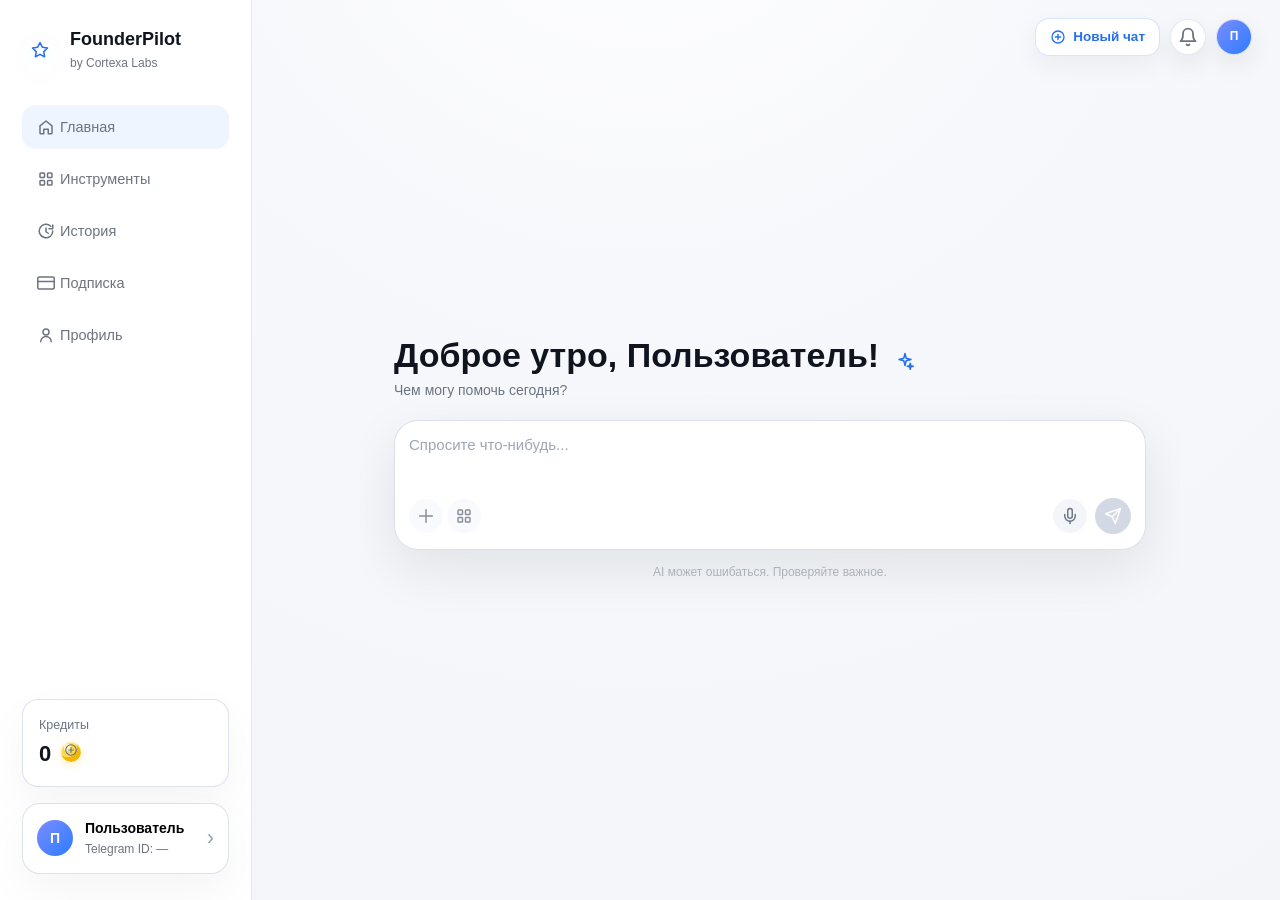
==== commit 61a50bd6: "Add files via upload" ====
--- a/static/index.html
+++ b/static/index.html
@@ -4,7 +4,7 @@
   <meta charset="UTF-8">
   <meta name="viewport" content="width=device-width, initial-scale=1.0, maximum-scale=1.0, user-scalable=no, viewport-fit=cover">
   <title>FounderPilot AI</title>
-  <link rel="stylesheet" href="/static/styles.css?v=ui-polish-v4">
+  <link rel="stylesheet" href="/static/styles.css?v=icon-fix-v5">
   <script src="https://telegram.org/js/telegram-web-app.js"></script>
 </head>
 <body>
@@ -705,6 +705,6 @@
   <div id="profileCreditsMonthPct" style="display:none;"></div>
   <div id="profileCreditsTodayPct" style="display:none;"></div>
   <div id="toast" class="toast-component">Оповещение</div>
-  <script src="/static/app.js?v=ui-polish-v4"></script>
+  <script src="/static/app.js?v=icon-fix-v5"></script>
 </body>
 </html>
--- a/static/styles.css
+++ b/static/styles.css
@@ -4717,1029 +4717,107 @@
 }
 
 
-/* === FounderPilot UI Polish v3: Telegram Mini App + Desktop no-overlap safety === */
-:root {
-  --fp-viewport-height: 100dvh;
-  --fp-stable-viewport-height: 100dvh;
-  --fp-tg-safe-top: 0px;
-  --fp-tg-safe-right: 0px;
-  --fp-tg-safe-bottom: 0px;
-  --fp-tg-safe-left: 0px;
-  --fp-content-safe-top: 0px;
-  --fp-content-safe-bottom: 0px;
-  --fp-bottom-nav-h: 66px;
-  --fp-page-x: 16px;
-}
-
-html {
+/* === Icon/layout hotfix v5: profile rows and rail must never collapse === */
+.profile-shell,
+.mobile-profile-overview,
+.profile-content,
+.profile-root-list,
+.profile-root-list .settings-row,
+.profile-sub-pane,
+.profile-sub-pane .settings-list,
+.profile-sub-pane .settings-row {
+  min-width: 0;
+}
+
+.profile-root-list,
+.profile-sub-pane .settings-list {
   width: 100%;
-  min-width: 0;
   overflow: hidden;
-  background: var(--tg-theme-bg-color, var(--bg));
-  text-size-adjust: 100%;
-  -webkit-text-size-adjust: 100%;
-}
-
-body {
-  width: 100%;
-  min-width: 0;
-  height: var(--fp-viewport-height);
-  min-height: var(--fp-viewport-height);
-  overflow: hidden;
-  background: var(--tg-theme-bg-color, var(--bg));
-  overscroll-behavior: none;
-}
-
-body.tg-mini-app {
-  background: var(--tg-theme-bg-color, #fff);
-}
-
-.app-shell,
-.main-content {
-  width: 100%;
-  height: var(--fp-viewport-height) !important;
-  min-height: var(--fp-viewport-height);
-  max-height: var(--fp-viewport-height);
-  min-width: 0;
-  overflow: hidden;
-}
-
-.view,
-.view.active {
-  min-width: 0;
-  max-width: 100%;
-}
-
-.view-inner {
-  min-width: 0;
-  max-width: min(var(--content-max, 980px), calc(100vw - 1px));
-  overflow-x: hidden !important;
-  overscroll-behavior: contain;
-  padding-left: max(var(--fp-page-x), var(--fp-tg-safe-left)) !important;
-  padding-right: max(var(--fp-page-x), var(--fp-tg-safe-right)) !important;
-}
-
-button,
-input,
-textarea,
-select,
-.nav-item,
-.settings-row,
-.tool-card,
-.history-item,
-.organization-row,
-.workspace-row,
-.template-row,
-.pack-row,
-.subscription-plan-row,
-.plan-card,
-.payment-btn,
-.provider-btn,
-.plain-btn,
-.primary-btn,
-.btn-primary,
-.btn-secondary {
-  min-width: 0;
-  max-width: 100%;
-}
-
-h1, h2, h3, h4, h5, h6,
-p, b, strong, small, em,
-.tool-info,
-.history-info,
-.card-masked-numbers,
-.plan-meta-left,
-.account-main-info,
-.workspace-doc-open,
-.project-switch-main,
-.support-card-head,
-.profile-hero-card > div,
-.settings-row > span,
-.current-plan-card > div,
-.pane-card > div {
-  min-width: 0;
-  overflow-wrap: anywhere;
-}
-
-[data-icon],
-.nav-icon,
-.icon-soft-btn,
-.send-btn-circular,
-.avatar,
-.compact-avatar,
-.row-icon,
-.tool-icon-bg,
-.menu-icon-box,
-.card-icon,
-.fp-select-icon,
-.fp-select-option-icon {
-  flex: 0 0 auto;
-}
-
-.settings-row > span,
-.tool-info,
-.history-info,
-.organization-row > span,
-.workspace-row > span,
-.template-row > span,
-.pack-row > span,
-.card-masked-numbers,
-.account-main-info,
-.project-switch-main span,
-.support-ticket-row > span {
+}
+
+.profile-root-list .settings-row,
+.profile-sub-pane .settings-row {
+  display: grid !important;
+  grid-template-columns: 36px minmax(0, 1fr) auto !important;
+  align-items: center;
+  column-gap: 14px;
+}
+
+.profile-root-list .settings-row > .row-icon,
+.profile-sub-pane .settings-row > .row-icon {
+  margin-right: 0 !important;
+  justify-self: start;
+}
+
+.profile-root-list .settings-row > span:nth-child(2),
+.profile-sub-pane .settings-row > span:nth-child(2) {
   display: block;
   min-width: 0;
-}
-
-.settings-row b,
-.settings-row small,
-.tool-info h4,
-.tool-info p,
-.history-item h4,
-.history-item p,
-.organization-row b,
-.organization-row small,
-.workspace-row b,
-.workspace-row small,
-.template-row b,
-.template-row small,
-.pack-row b,
-.pack-row small,
-.project-switch-main b,
-.project-switch-main small,
-.card-masked-numbers strong,
-.card-masked-numbers small,
-.profile-hero-card h3,
-.profile-hero-card p {
-  max-width: 100%;
+  width: 100%;
+}
+
+.profile-root-list .settings-row .chevron,
+.profile-sub-pane .settings-row .chevron {
+  margin-left: 0 !important;
+  justify-self: end;
+}
+
+.profile-root-list .settings-row b,
+.profile-root-list .settings-row small,
+.profile-sub-pane .settings-row b,
+.profile-sub-pane .settings-row small {
+  display: block;
+  white-space: nowrap;
   overflow: hidden;
   text-overflow: ellipsis;
 }
 
-.settings-row small,
-.tool-info p,
-.history-item p,
-.organization-row small,
-.workspace-row small,
-.template-row small,
-.pack-row small,
-.card-masked-numbers small,
-.field-description,
-.section-ios-desc,
-.safe-note,
-.hint-line {
-  line-height: 1.35;
-}
-
-img, svg, canvas, video {
-  max-width: 100%;
-}
-
-/* Telegram-like bottom nav: never fights with Telegram safe area */
-.mobile-nav {
-  height: calc(var(--fp-bottom-nav-h) + max(var(--safe-bottom), var(--fp-tg-safe-bottom), var(--fp-content-safe-bottom))) !important;
-  min-height: calc(var(--fp-bottom-nav-h) + max(var(--safe-bottom), var(--fp-tg-safe-bottom), var(--fp-content-safe-bottom))) !important;
-  padding: 7px 7px calc(6px + max(var(--safe-bottom), var(--fp-tg-safe-bottom), var(--fp-content-safe-bottom))) !important;
-  padding-left: max(7px, var(--fp-tg-safe-left)) !important;
-  padding-right: max(7px, var(--fp-tg-safe-right)) !important;
-  overflow: hidden;
-  contain: layout paint;
-}
-
-.mobile-nav .nav-item {
-  min-width: 0;
-  overflow: hidden;
-  gap: 3px !important;
-  border-radius: 13px !important;
-}
-
-.mobile-nav .nav-icon {
-  width: 21px !important;
-  height: 21px !important;
-}
-
-.mobile-nav .nav-item > span:last-child {
-  display: block;
-  width: 100%;
-  max-width: 100%;
-  overflow: hidden;
-  white-space: nowrap;
-  text-overflow: ellipsis;
-  text-align: center;
-  font-size: clamp(9px, 2.45vw, 10.5px);
-  line-height: 1.1;
-}
-
-.mobile-nav .nav-item.active {
-  color: var(--blue) !important;
-  background: transparent !important;
-}
-
-/* Home: minimal, not overloaded, but no giant accidental vertical emptiness */
+.profile-root-list .settings-row small,
+.profile-sub-pane .settings-row small {
+  margin-top: 2px;
+}
+
 @media (max-width: 1099px) {
-  :root { --fp-page-x: 16px; }
-
-  .view-inner {
-    padding-top: calc(16px + max(var(--safe-top), var(--fp-content-safe-top))) !important;
-    padding-bottom: calc(var(--fp-bottom-nav-h) + 18px + max(var(--safe-bottom), var(--fp-tg-safe-bottom), var(--fp-content-safe-bottom))) !important;
-  }
-
-  #view-home .view-inner.home-inner {
-    height: 100% !important;
-    min-height: 100% !important;
-    max-width: 100% !important;
-    justify-content: flex-start !important;
-    gap: 12px !important;
-    overflow-y: auto !important;
-    overflow-x: hidden !important;
-    padding-top: calc(clamp(54px, 11vh, 92px) + max(var(--fp-content-safe-top), 0px)) !important;
-    padding-bottom: calc(var(--fp-bottom-nav-h) + 18px + max(var(--safe-bottom), var(--fp-tg-safe-bottom), var(--fp-content-safe-bottom))) !important;
-  }
-
-  body.tg-mini-app #view-home .view-inner.home-inner {
-    padding-top: clamp(44px, 9.5vh, 78px) !important;
-  }
-
-  body.keyboard-open #view-home .view-inner.home-inner,
-  body.keyboard-open #view-home.chat-active .view-inner.home-inner {
-    padding-top: calc(8px + max(var(--fp-content-safe-top), 0px)) !important;
-    padding-bottom: 14px !important;
-  }
-
-  #view-home .home-mobile-head {
+  .profile-shell {
+    display: block !important;
+    grid-template-columns: 1fr !important;
+  }
+
+  .profile-menu {
+    display: none !important;
+  }
+
+  .mobile-profile-overview,
+  .profile-content {
     width: 100%;
-    max-width: 560px !important;
-    margin: 0 auto 4px !important;
-    display: grid !important;
-    grid-template-columns: minmax(0, 1fr) auto;
-    align-items: start;
-    gap: 10px;
-  }
-
-  #view-home .home-title-block {
+  }
+
+  .profile-hero-card,
+  .profile-root-list,
+  .profile-root-list .settings-row,
+  .profile-sub-pane,
+  .profile-sub-pane .settings-list,
+  .profile-sub-pane .settings-row {
+    max-width: 100%;
+  }
+}
+
+@media (min-width: 1100px) {
+  .profile-menu {
+    width: 100%;
     min-width: 0;
-    max-width: 100%;
-  }
-
-  #view-home .home-mobile-head h2,
-  #homeGreeting {
-    max-width: 100%;
-    font-size: clamp(24px, 6.2vw, 30px) !important;
-    line-height: 1.06 !important;
-    letter-spacing: -.025em !important;
-    overflow-wrap: anywhere;
-  }
-
-  #view-home .home-mobile-head p {
-    margin-top: 7px !important;
-    font-size: 14px !important;
-    line-height: 1.25 !important;
-    color: var(--muted);
-  }
-
-  #view-home .home-head-actions {
-    display: flex;
-    align-items: center;
-    justify-content: flex-end;
-    gap: 8px;
+    overflow-x: hidden;
+  }
+
+  .rail-link {
+    width: 100%;
     min-width: 0;
-    max-width: 44vw;
-    padding-top: 2px;
-  }
-
-  .home-round-action,
-  .top-credit-pill {
-    height: 36px !important;
-    min-height: 36px !important;
-    border-radius: 14px !important;
-  }
-
-  .home-round-action {
-    width: 36px !important;
-    min-width: 36px !important;
-    flex: 0 0 36px;
-  }
-
-  .top-credit-pill {
-    display: inline-flex !important;
-    align-items: center;
-    gap: 6px;
-    max-width: 122px;
-    min-width: 0;
-    padding: 0 12px !important;
     overflow: hidden;
     white-space: nowrap;
-  }
-
-  .top-credit-pill b,
-  .js-credit-balance-value {
-    min-width: 0;
-    overflow: hidden;
     text-overflow: ellipsis;
-    white-space: nowrap;
-    font-variant-numeric: tabular-nums;
-  }
-
-  #view-home .chat-container {
-    width: 100% !important;
-    max-width: 560px !important;
-    margin: 0 auto !important;
-    min-height: 0 !important;
-    height: auto !important;
-    flex: 0 0 auto !important;
-    overflow: visible !important;
-  }
-
-  #view-home:not(.chat-active) .chat-scroll {
-    display: none !important;
-  }
-
-  #view-home .chat-composer-zone {
-    min-height: 112px !important;
-    max-height: none !important;
-    border-radius: 22px !important;
-    padding: 12px !important;
-    overflow: hidden !important;
-  }
-
-  #view-home .chat-composer-zone textarea {
-    display: block;
-    width: 100%;
-    min-height: 42px !important;
-    max-height: 132px !important;
-    line-height: 1.35 !important;
-    overflow-y: auto !important;
-  }
-
-  #view-home .composer-actions-row {
-    display: flex !important;
-    align-items: center !important;
-    gap: 10px !important;
-    min-width: 0;
-  }
-
-  .composer-left-actions,
-  .composer-right-actions {
-    min-width: 0;
-  }
-
-  .composer-left-actions {
-    overflow: hidden;
-  }
-
-  .composer-left-actions .icon-soft-btn:nth-child(n+3) {
-    display: none !important;
-  }
-
-  .chat-composer-zone .icon-soft-btn,
-  .chat-composer-zone .send-btn-circular {
-    width: 36px !important;
-    height: 36px !important;
-    flex: 0 0 36px;
-  }
-
-  .send-btn-circular:not(:disabled) {
-    background: var(--blue) !important;
-  }
-
-  .send-btn-circular:disabled {
-    background: #dce2ec !important;
-    color: #8f98a6 !important;
-  }
-
-  #view-home .ai-disclaimer-label {
-    display: none !important;
-  }
-
-  #view-home.chat-active .view-inner.home-inner {
-    justify-content: flex-start !important;
-    gap: 0 !important;
-    padding-top: calc(8px + max(var(--fp-content-safe-top), 0px)) !important;
-  }
-
-  #view-home.chat-active .chat-container {
-    flex: 1 1 auto !important;
-    height: 100% !important;
-    min-height: 0 !important;
-    max-width: 720px !important;
-    overflow: hidden !important;
-  }
-
-  #view-home.chat-active .chat-scroll {
-    display: flex !important;
-    min-height: 0 !important;
-    flex: 1 1 auto !important;
-    overflow-y: auto !important;
-    padding: 8px 2px 12px !important;
-  }
-
-  #view-home.chat-active .chat-composer-zone {
-    flex: 0 0 auto !important;
-    min-height: 82px !important;
-    margin-top: 8px !important;
-  }
-
-  .msg {
-    max-width: min(90%, 680px) !important;
-    overflow-wrap: anywhere;
-  }
-
-  .message-actions {
-    flex-wrap: wrap;
-  }
-
-  .split-head {
-    flex-direction: column;
-    align-items: stretch;
-    gap: 10px;
-  }
-
-  .head-actions-group {
-    display: flex;
-    flex-wrap: wrap;
-    gap: 8px;
-  }
-
-  .head-actions-group > * {
-    flex: 1 1 auto;
-  }
-
-  .history-filters,
-  .workspace-tabs,
-  .segmented-control {
-    max-width: 100%;
-    overflow-x: auto;
-    scrollbar-width: none;
-  }
-
-  .history-filters::-webkit-scrollbar,
-  .workspace-tabs::-webkit-scrollbar,
-  .segmented-control::-webkit-scrollbar { display: none; }
-
-  .settings-row,
-  .tool-card,
-  .history-item,
-  .organization-row,
-  .workspace-row,
-  .template-row,
-  .pack-row {
-    gap: 12px !important;
-    padding: 14px !important;
-  }
-
-  .current-plan-card,
-  .pane-card,
-  .benefits-card-container,
-  .form-card,
-  .business-lock-card,
-  .support-create-card,
-  .support-history-card,
-  .support-chat-card,
-  .workspace-card,
-  .finance-panel {
-    padding: 16px !important;
-    border-radius: 20px !important;
-  }
-
-  .payment-grid,
-  .finance-grid,
-  .finance-result,
-  .workspace-overview-grid,
-  .admin-dashboard-grid {
-    grid-template-columns: 1fr !important;
-  }
-
-  .subscription-plan-row,
-  .plan-card {
-    grid-template-columns: minmax(0, 1fr) auto 22px !important;
-    gap: 10px !important;
-  }
-
-  .subscription-price {
-    max-width: 118px;
-    overflow: hidden;
-    text-overflow: ellipsis;
-  }
-
-  .modal-sheet {
-    width: calc(100% - 12px) !important;
-    max-width: 560px;
-    max-height: calc(var(--fp-viewport-height) - 10px) !important;
-  }
-
-  .modal-scroll-content {
-    max-height: calc(var(--fp-viewport-height) - 156px) !important;
-  }
-}
-
-@media (max-width: 390px) {
-  :root { --fp-page-x: 14px; }
-  #view-home .home-mobile-head {
-    gap: 8px;
-  }
-  #view-home .home-round-action {
-    display: none !important;
-  }
-  #view-home .home-head-actions {
-    max-width: 34vw;
-  }
-  #view-home .top-credit-pill {
-    max-width: 110px;
-    padding: 0 10px !important;
-  }
-  .mobile-nav .nav-icon {
-    width: 20px !important;
-    height: 20px !important;
-  }
-  .settings-row em {
-    max-width: 42vw;
-    overflow: hidden;
-    text-overflow: ellipsis;
-    white-space: nowrap;
-  }
-}
-
-@media (max-height: 650px) and (max-width: 1099px) {
-  #view-home .view-inner.home-inner,
-  body.tg-mini-app #view-home .view-inner.home-inner {
-    padding-top: 28px !important;
-  }
-  #view-home .chat-composer-zone {
-    min-height: 104px !important;
-  }
-}
-
-/* Desktop: keep the premium layout, but protect every panel from text collisions */
-@media (min-width: 1100px) {
-  :root { --fp-page-x: 34px; }
-
-  body,
-  .app-shell,
-  .main-content {
-    height: 100vh !important;
-    min-height: 100vh;
-    max-height: 100vh;
-  }
-
-  .sidebar {
-    width: var(--sidebar-w, 260px) !important;
-    flex: 0 0 var(--sidebar-w, 260px) !important;
-    min-width: 0;
-    overflow: hidden;
-  }
-
-  .main-content {
-    min-width: 0;
-  }
-
-  .view-inner {
-    max-width: min(1160px, calc(100vw - var(--sidebar-w, 260px) - 64px)) !important;
-    padding-left: 34px !important;
-    padding-right: 34px !important;
-    overflow-x: hidden !important;
-  }
-
-  #view-home .view-inner.home-inner {
-    max-width: 880px !important;
-    justify-content: center !important;
-    overflow: hidden !important;
-  }
-
-  #view-home.chat-active .view-inner.home-inner {
-    max-width: 980px !important;
-    justify-content: flex-start !important;
-    overflow: hidden !important;
-  }
-
-  #view-home .home-mobile-head,
-  #view-home .chat-container,
-  #view-home .ai-disclaimer-label {
-    max-width: 760px !important;
-  }
-
-  #view-home.chat-active .chat-container {
-    max-width: 940px !important;
-  }
-
-  .desktop-top-bar {
-    max-width: calc(100vw - var(--sidebar-w, 260px) - 36px);
-    left: var(--sidebar-w, 260px) !important;
-  }
-
-  .desktop-new-chat-btn,
-  .desktop-top-bar .top-credit-pill {
-    white-space: nowrap;
-  }
-
-  .toolbar-right-search-controls {
-    min-width: 0;
-  }
-
-  .toolbar-right-search-controls .search-box {
-    min-width: 220px;
-  }
-
-  .subscription-layout,
-  .profile-shell,
-  .support-layout,
-  .workspace-dashboard-grid-polished {
-    min-width: 0;
-  }
-
-  .subscription-plan-row,
-  .plan-card {
-    grid-template-columns: minmax(0, 1fr) auto 22px !important;
-  }
-
-  .payment-grid {
-    grid-template-columns: repeat(2, minmax(0, 1fr)) !important;
-  }
-
-  .support-layout {
-    grid-template-columns: minmax(0, 1fr) !important;
-  }
-
-  .modal-sheet {
-    max-width: 640px;
-  }
-}
-
-/* Final compact rows/cards safety */
-.list-panel,
-.app-style-list,
-.settings-list,
-.current-plan-card,
-.benefits-card-container,
-.profile-hero-card,
-.pane-card,
-.form-card,
-.modal-sheet,
-.chat-composer-zone {
-  max-width: 100%;
-}
-
-.profile-shell.detail-open,
-.profile-content,
-.profile-sub-pane,
-.subscription-page,
-.subscription-main,
-.subscription-side,
-.support-layout,
-.workspace-dashboard-grid-polished,
-.workspace-card,
-.finance-panel {
-  min-width: 0;
-}
-
-.fp-select-trigger,
-.fp-select-option {
-  min-width: 0;
-  max-width: 100%;
-}
-
-.fp-select-value,
-.fp-select-option b,
-.fp-select-option small {
-  min-width: 0;
-  overflow: hidden;
-  text-overflow: ellipsis;
-}
-
-textarea,
-input {
-  overflow-wrap: normal;
-}
-
-
-/* === FounderPilot UI Polish v4: Mini App / desktop hard visual safety ===
-   Purpose: keep the interface minimal, but stop profile/list/nav text from
-   sticking, clipping, or hiding behind Telegram/system bars. */
-:root {
-  --fp-app-height: min(100dvh, var(--fp-viewport-height, 100dvh));
-  --fp-bottom-safe: max(env(safe-area-inset-bottom, 0px), var(--fp-tg-safe-bottom, 0px), var(--fp-content-safe-bottom, 0px));
-  --fp-top-safe: max(env(safe-area-inset-top, 0px), var(--fp-content-safe-top, 0px));
-  --fp-nav-height: 64px;
-  --fp-mobile-x: 16px;
-}
-
-html,
-body {
-  max-width: 100%;
-  overflow: hidden !important;
-}
-
-body,
-.app-shell,
-.main-content {
-  height: var(--fp-app-height) !important;
-  min-height: var(--fp-app-height) !important;
-  max-height: var(--fp-app-height) !important;
-}
-
-.main-content,
-.view,
-.view.active,
-.view-inner,
-.profile-shell,
-.profile-content,
-.profile-sub-pane,
-.settings-list,
-.app-style-list {
-  min-width: 0 !important;
-  max-width: 100% !important;
-}
-
-.view.active {
-  height: 100% !important;
-  overflow: hidden !important;
-}
-
-.view-inner {
-  height: 100% !important;
-  overflow-x: hidden !important;
-  overflow-y: auto !important;
-  overscroll-behavior: contain;
-  -webkit-overflow-scrolling: touch;
-}
-
-@media (max-width: 1099px) {
-  .view-inner {
-    padding-left: var(--fp-mobile-x) !important;
-    padding-right: var(--fp-mobile-x) !important;
-    padding-top: calc(16px + var(--fp-top-safe)) !important;
-    padding-bottom: calc(var(--fp-nav-height) + 20px + var(--fp-bottom-safe)) !important;
-  }
-
-  .mobile-nav {
-    display: grid !important;
-    position: fixed !important;
-    left: 0 !important;
-    right: 0 !important;
-    bottom: 0 !important;
-    z-index: 240 !important;
-    height: calc(var(--fp-nav-height) + var(--fp-bottom-safe)) !important;
-    min-height: calc(var(--fp-nav-height) + var(--fp-bottom-safe)) !important;
-    padding: 6px max(7px, var(--fp-tg-safe-right, 0px)) calc(5px + var(--fp-bottom-safe)) max(7px, var(--fp-tg-safe-left, 0px)) !important;
-    grid-template-columns: repeat(5, minmax(0, 1fr)) !important;
-    align-items: stretch !important;
-    background: rgba(255,255,255,.96) !important;
-    border-top: 1px solid var(--line) !important;
-    box-shadow: 0 -10px 28px rgba(16,20,31,.055) !important;
-    backdrop-filter: blur(22px);
-    -webkit-backdrop-filter: blur(22px);
-    transform: translateZ(0);
-  }
-
-  .mobile-nav .nav-item {
-    min-width: 0 !important;
-    min-height: 48px !important;
-    padding: 3px 0 !important;
-    gap: 2px !important;
-    overflow: hidden !important;
-  }
-
-  .mobile-nav .nav-icon {
-    width: 20px !important;
-    height: 20px !important;
-  }
-
-  .mobile-nav .nav-item > span:last-child {
-    max-width: 100% !important;
-    overflow: hidden !important;
-    text-overflow: ellipsis !important;
-    white-space: nowrap !important;
-    font-size: clamp(9px, 2.35vw, 10.5px) !important;
-    line-height: 1.05 !important;
-  }
-
-  #view-profile .view-inner {
-    padding-top: calc(14px + var(--fp-top-safe)) !important;
-  }
-
-  #view-profile .profile-page,
-  #view-profile .profile-shell,
-  #view-profile .mobile-profile-overview {
-    width: 100% !important;
-  }
-
-  #view-profile .mobile-profile-head {
-    margin: 0 0 14px !important;
-  }
-
-  #view-profile .mobile-profile-head h2,
-  #view-profile .page-head h2 {
-    font-size: 24px !important;
-    line-height: 1.08 !important;
-    letter-spacing: -0.02em;
-  }
-
-  #view-profile .profile-hero-card {
-    width: 100% !important;
-    margin: 0 0 16px !important;
-    padding: 16px !important;
-    min-height: 112px !important;
-    display: grid !important;
-    grid-template-columns: 58px minmax(0, 1fr) 16px !important;
-    align-items: center !important;
-    gap: 14px !important;
-    overflow: hidden !important;
-  }
-
-  #view-profile .profile-avatar {
-    width: 58px !important;
-    height: 58px !important;
-    font-size: 22px !important;
-    flex: 0 0 58px !important;
-  }
-
-  #view-profile .profile-hero-card h3 {
-    font-size: 18px !important;
-    line-height: 1.15 !important;
-    max-width: 100% !important;
-    overflow: hidden !important;
-    text-overflow: ellipsis !important;
-    white-space: nowrap !important;
-  }
-
-  #view-profile .profile-hero-card p {
-    font-size: 13.5px !important;
-    line-height: 1.2 !important;
-    max-width: 100% !important;
-    overflow: hidden !important;
-    text-overflow: ellipsis !important;
-    white-space: nowrap !important;
-  }
-
-  #view-profile .profile-plan-inline-badge {
-    min-width: 0 !important;
-    max-width: 100% !important;
-    flex-wrap: nowrap !important;
-    overflow: hidden !important;
-  }
-
-  #view-profile .mini-plan-badge,
-  #view-profile .mini-price {
-    flex: 0 0 auto !important;
-    white-space: nowrap !important;
-  }
-
-  #view-profile .profile-root-list,
-  #view-profile .settings-list {
-    width: 100% !important;
-    overflow: hidden !important;
-  }
-
-  #view-profile .profile-root-list .settings-row,
-  #view-profile .profile-sub-pane .settings-row {
-    width: 100% !important;
-    min-height: 60px !important;
-    padding: 13px 14px !important;
-    display: grid !important;
-    grid-template-columns: 32px minmax(0, 1fr) auto !important;
-    align-items: center !important;
-    gap: 12px !important;
-    overflow: hidden !important;
-  }
-
-  #view-profile .settings-row > span:not(.row-icon):not(.menu-icon-box):not(.chevron),
-  #view-profile .settings-row > div:not(.row-icon):not(.menu-icon-box) {
-    min-width: 0 !important;
-    overflow: hidden !important;
-  }
-
-  #view-profile .settings-row b {
-    display: block !important;
-    min-width: 0 !important;
-    max-width: 100% !important;
-    overflow: hidden !important;
-    text-overflow: ellipsis !important;
-    white-space: nowrap !important;
-    font-size: 15px !important;
-    line-height: 1.18 !important;
-  }
-
-  #view-profile .settings-row small {
-    display: block !important;
-    min-width: 0 !important;
-    max-width: 100% !important;
-    margin-top: 3px !important;
-    overflow: hidden !important;
-    text-overflow: ellipsis !important;
-    white-space: nowrap !important;
-    font-size: 12px !important;
-    line-height: 1.2 !important;
-  }
-
-  #view-profile .settings-row em,
-  #view-profile .settings-row .chevron {
-    max-width: 34vw !important;
-    justify-self: end !important;
-    overflow: hidden !important;
-    text-overflow: ellipsis !important;
-    white-space: nowrap !important;
-  }
-
-  #view-profile .profile-root-list .row-icon,
-  #view-profile .profile-sub-pane .row-icon,
-  #view-profile .menu-icon-box {
-    width: 32px !important;
-    height: 32px !important;
-    border-radius: 10px !important;
-  }
-
-  .modal-sheet {
-    max-height: calc(var(--fp-app-height) - 10px) !important;
-  }
-
-  .modal-scroll-content {
-    max-height: calc(var(--fp-app-height) - 154px) !important;
-  }
-}
-
-@media (max-width: 390px) {
-  :root { --fp-mobile-x: 14px; }
-  #view-profile .profile-hero-card {
-    grid-template-columns: 54px minmax(0, 1fr) 14px !important;
-    gap: 12px !important;
-    padding: 15px !important;
-  }
-  #view-profile .profile-avatar {
-    width: 54px !important;
-    height: 54px !important;
-    flex-basis: 54px !important;
-  }
-  #view-profile .profile-root-list .settings-row,
-  #view-profile .profile-sub-pane .settings-row {
-    grid-template-columns: 30px minmax(0, 1fr) auto !important;
-    gap: 10px !important;
-    padding-left: 13px !important;
-    padding-right: 13px !important;
-  }
-}
-
-@media (min-width: 1100px) {
-  body,
-  .app-shell,
-  .main-content {
-    height: 100vh !important;
-    min-height: 100vh !important;
-    max-height: 100vh !important;
-  }
-
-  .main-content {
-    margin-left: var(--sidebar-w, 260px) !important;
-    width: calc(100vw - var(--sidebar-w, 260px)) !important;
-  }
-
-  .view-inner {
-    height: 100vh !important;
-    overflow-y: auto !important;
-    overflow-x: hidden !important;
-    padding: 54px 32px 56px !important;
-  }
-
-  .desktop-top-bar {
-    max-width: calc(100vw - var(--sidebar-w, 260px) - 48px) !important;
-    overflow: hidden !important;
-  }
-
-  .profile-shell {
-    grid-template-columns: minmax(220px, 250px) minmax(0, 1fr) !important;
-    align-items: start !important;
-  }
-
-  .profile-menu,
-  .profile-content,
-  .profile-sub-pane,
-  .settings-section,
-  .settings-list,
-  .subscription-layout,
-  .subscription-main,
-  .subscription-side,
-  .list-panel,
-  .app-style-list {
-    min-width: 0 !important;
-  }
-
-  .settings-row,
-  .tool-card,
-  .history-item,
-  .workspace-row,
-  .template-row,
-  .pack-row,
-  .organization-row {
-    min-width: 0 !important;
-    overflow: hidden !important;
-  }
-
-  .settings-row > span,
-  .settings-row > div,
-  .tool-info,
-  .history-item > div,
-  .workspace-row > div,
-  .template-row > div,
-  .pack-row > div,
-  .organization-row > div {
-    min-width: 0 !important;
-  }
-}
+  }
+
+  .rail-link [data-icon] {
+    flex: 0 0 auto;
+  }
+}
